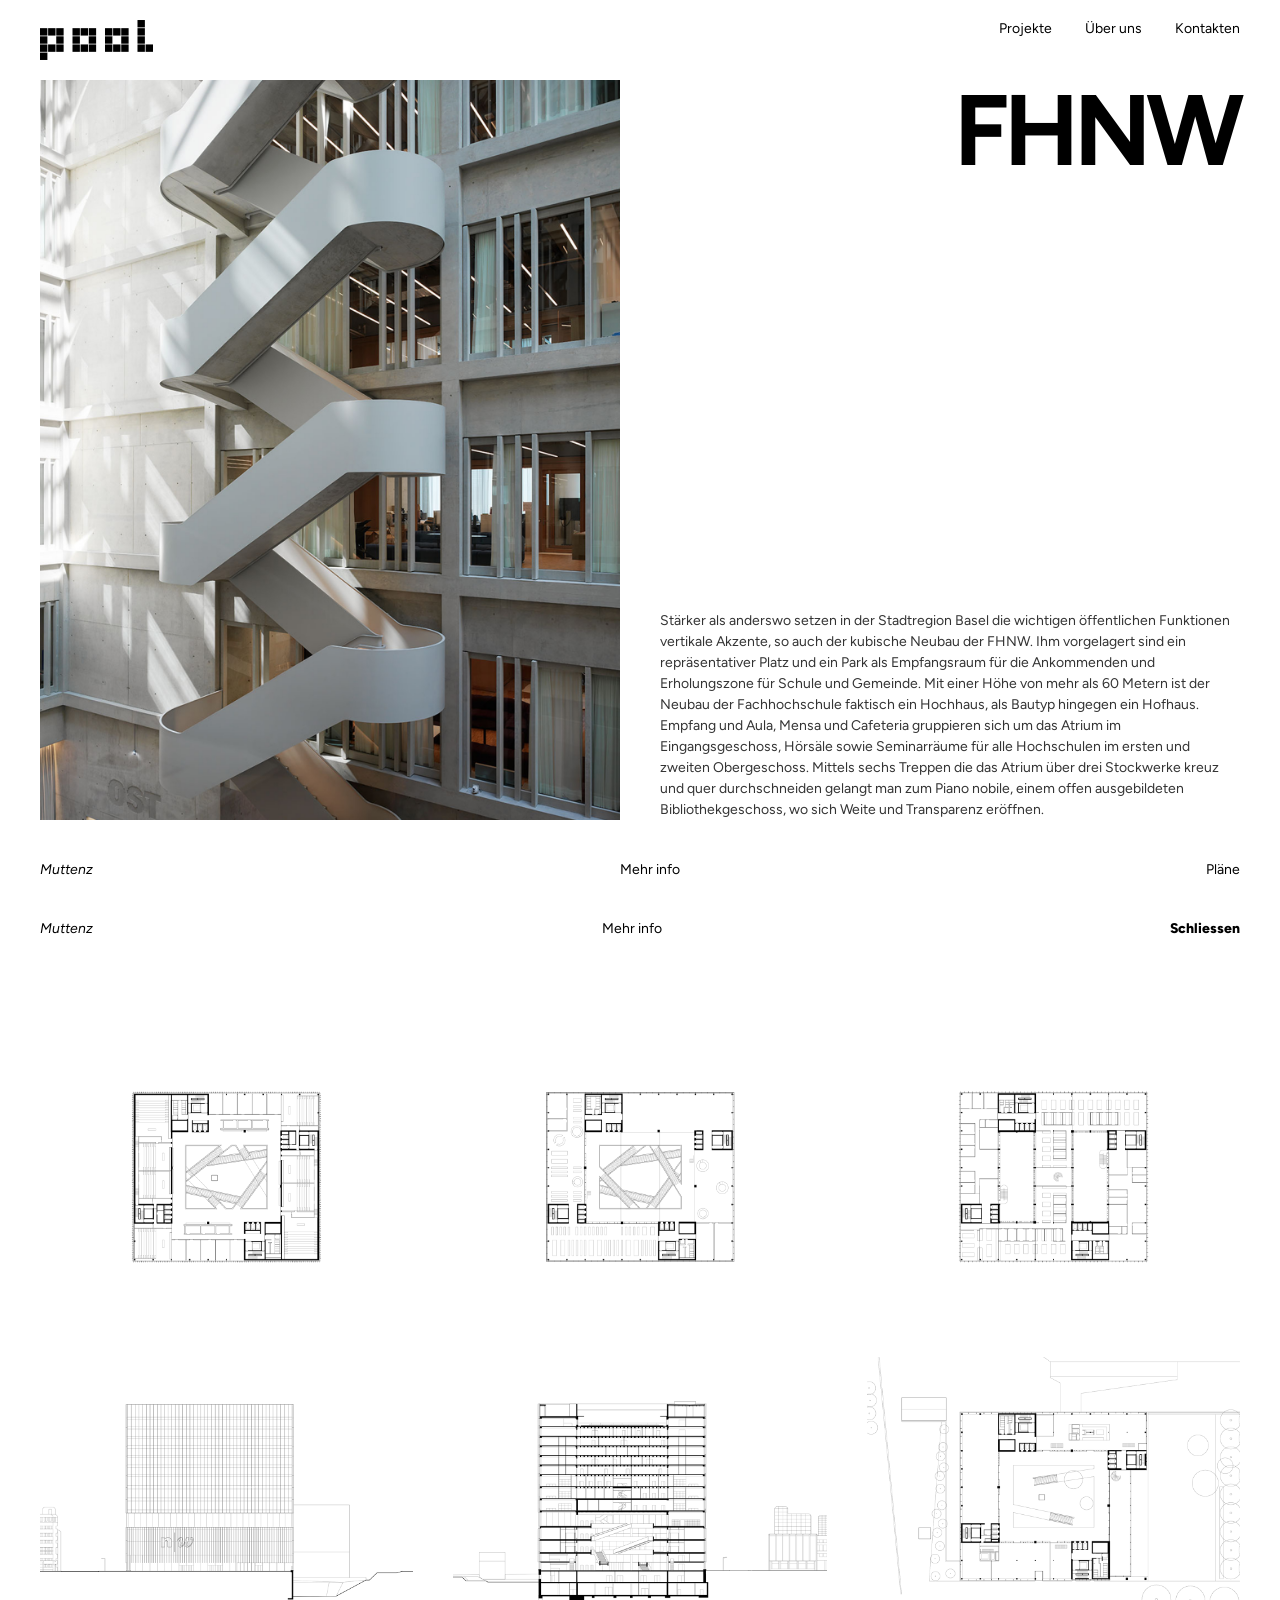
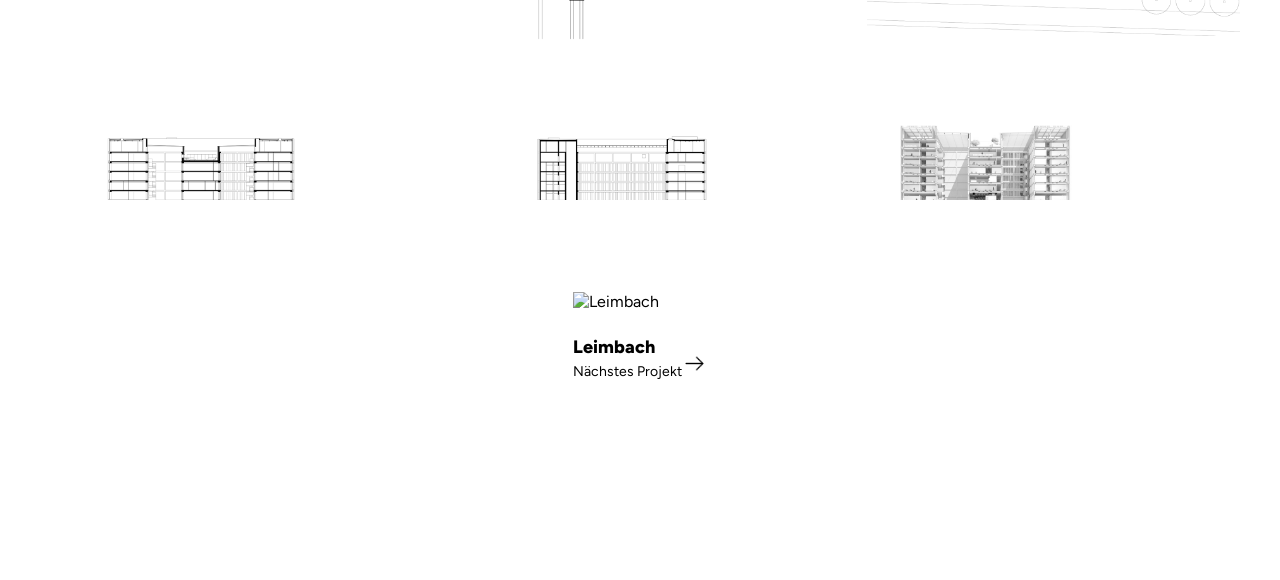
==== index.html @ d7ec3122 "logo" ====
<!DOCTYPE html>
<html lang="de">
<head>
    <meta charset="UTF-8">
    <meta name="viewport" content="width=device-width, initial-scale=1.0">
    <title>Pool - FHNW</title>
    <link rel="stylesheet" href="style.css">
</head>
<body>

   <header class="navbar header">
    <a href="index.html" class="logo">
        <img src="Bilder/pool-Purple.svg" alt="Pool Logo">
    </a>
    
    <nav class="nav-links">
        <a href="#">Projekte</a>
        <a href="#">Über uns</a>
        <a href="#">Kontakten</a>
    </nav>
</header>

    <main class="hero">
        <div class="hero-image">
            <img src="Bilder/0275_Lichthof_Treppe_AH_gross 1.jpg" alt="FHNW Building"> </div>
        <div class="hero-content">
            <h1>FHNW</h1>
            <div class="description">
                <p>Stärker als anderswo setzen in der Stadtregion Basel die wichtigen öffentlichen Funktionen vertikale Akzente, so auch der kubische Neubau der FHNW. Ihm vorgelagert sind ein repräsentativer Platz und ein Park als Empfangsraum für die Ankommenden und Erholungszone für Schule und Gemeinde.
Mit einer Höhe von mehr als 60 Metern ist der Neubau der Fachhochschule faktisch ein Hochhaus, als Bautyp hingegen ein Hofhaus. Empfang und Aula, Mensa und Cafeteria gruppieren sich um das Atrium im Eingangsgeschoss, Hörsäle sowie Seminarräume für alle Hochschulen im ersten und zweiten Obergeschoss. Mittels sechs Treppen die das Atrium über drei Stockwerke kreuz und quer durchschneiden gelangt man zum Piano nobile, einem offen ausgebildeten Bibliothekgeschoss, wo sich Weite und Transparenz eröffnen.</p>
                
        </div>
    </main>
    <section class="gallery">
    <div class="gallery-item large ">
        <img src="Bilder/0275_aussen_Rückseite_AH_gross 1.png" alt="Building Wide">
    </div>

    <div class="gallery-row">
        <div class="gallery-item_1">
            <img src="Bilder/0275_Lichthof_AH_gross 1.png" alt="Interior">
        </div>
        <div class="gallery-item_1">
            <img src="Bilder/0275_Aussenanlage_Moeblierung_MN_gross 1.png" alt="Top View">
        </div>
    </div>
    <div class="gallery-item large full-width ">
        <img src="Bilder/0275_aussen_zentral_MS_gross 2.png" alt="Building Wide">
    </div>
    <div class="gallery-row">
        <div class="gallery-item_2">
            <img src="Bilder/0275_Dachgarten_MS_gross 2.png" alt="Interior">
        </div>
        <div class="gallery-item_2">
            <img src="Bilder/0275_EG_Aula_MvdB_gross 1.png" alt="Top View">
        </div>
        </div>

        <div class="gallery-item large full-width ">
        <img src="Bilder/0275_aussen_Eingang_MvdB_gross 2.png" alt="Building Wide">
    </div>
    <div class="gallery-item large ">
        <img src="Bilder/0275_aussen_Park_AH_gross 1.png" alt="Building Wide">
    </div>
    <div class="gallery-item large full-width ">
        <img src="Bilder/0275_Fassade_Detail_AH_gross 2.png" alt="Building Wide">
    </div>
    <div class="gallery-row">
        <div class="gallery-item_1">
            <img src="Bilder/0275_Vorzimmer_MN_gross 1.png" alt="Interior">
        </div>
        <div class="gallery-item_1">
            <img src="Bilder/0275_Atrium_MvdB_gross 1.png" alt="Top View">
        </div>
    </div>
    </div>
    <div class="next-project-link">
        <div class="next-image">
    <img src="Bilder/Leimbach.png" alt="Leimbach">
</div>
    
    <div class="next-details">
    <div class="next-text">
        <h3>Leimbach</h3>
        <p>Nächstes Projekt</p>
    </div>

    <div class="next-arrow">
        <img src="Bilder/arrow.png">
    </div>
    </div>
</div>

   

<footer class="navbar footer">
    <div class="location-text">Muttenz</div>
    <span id="open-info">Mehr info</span>
    <span id="open-plans">Pläne</span>
</footer>
    

  <div id="info-overlay" class="info-overlay">
    <div class="overlay-nav">
        <div class="location-text">Muttenz</div>
        <span id="close-info" class="close-btn">Schliessen</span>
        <span id="switch-to-plans" class="nav-item">Pläne</span>
    </div>
    
    <div class="overlay-content">
        <div class="column">
            <h4>Projektinformation:</h4>
            <p>Stärker als anderswo setzen in der Stadtregion Basel die wichtigen öffentlichen Funktionen vertikale Akzente. Aus der Fernsicht zeigt sich dies in einer Stadtlandschaft, deren Pole die Bedeutung der Institutionen und das territoriale Bezugsnetz der Landmarks gleichermassen zum Ausdruck bringen. Der Neubau der FHNW gehört zu diesem Netz. In der Reihe der massigen Gewerbebauten am Muttenzer Gleisfeld bildet der kubische Baukörper einen dominanten Abschluss, ihm vorgelagert sind ein repräsentativer Platz und ein Park. Letzterer ist sowohl Empfangsraum für die Ankommenden als auch Erholungszone für Schule und Gemeinde.

Aus der Nahsicht erschliessen sich die Einzelheiten der gestapelten Nutzungen. Sockel, Eingangsgeschoss und Galerie, Unterrichtsgeschosse, Bibliothek, Labors, Hochschulgeschosse und Technikgeschoss zeichnen sich durch ihr Innenleben oder die Fassadendetaillierung diskret gegen aussen ab. Mit seinen über 60 Metern Höhe ist der Neubau der Fachhochschule faktisch – baurechtlich und technisch – ein Hochhaus, als Bautyp hingegen ein Hofhaus. Um das Atrium gruppieren sich im Erdgeschoss Empfang und Aula, die Mensa sowie eine Cafeteria, im ersten und zweiten Obergeschoss Hörsäle und Seminarräume für alle Hochschulen. Darüber liegt das Piano nobile als offen gehaltenes Bibliothekgeschoss, welches auch flexibel nutzbare Flächen für Seminare und studentisches Arbeiten anbietet. Als Beletage des Gebäudes, erschlossen durch sechs Treppen die das Atrium über drei Stockwerke kreuz und quer durchschneiden, überrascht es mit Weite und Transparenz.

Darüber spannt sich ein dem Brückenbau entlehnter Mittelreiter auf dessen Seiten über neun Geschosse zwei Lichthöfe in atemberaubende Höhen wachsen. Um diese organisieren sich die einzelnen Institute der fünf neu zusammengeführten Hochschulen. Das zwölfte Stockwerk bietet als Abschluss, nebst weiteren Seminarräumen, eine Lounge mit grandiosem Weitblick sowie einen versteckten Dachgarten, der nur zum Himmel offen ist und Bilder eines Giardino segreto oder eines persischen Gartens wachwerden lässt.</p>
            
        </div>
      <div class="column">
    <h4>Projektdaten:</h4>

<div class="data-item">
    <p class="label">Wettbewerb:</p>
    <p>2010-2011, 1. Preis </p>
</div>

    <div class="data-item">
        <p class="label">Planung:</p>
        <p>2011 – 2018</p>
    </div>

    <div class="data-item">
        <p class="label">Ausführung:</p>
        <p>2014 – 2018</p>
    </div>

    <div class="data-item">
        <p class="label">Baukosten BKP 1-9:</p>
        <p>300 Mio. CHF</p>
    </div>

    <div class="data-item">
        <p class="label">Gebäudevolumen GV SIA 416:</p>
        <p>355’000 m3</p>
    </div>

    <div class="data-item">
        <p class="label">Gebäudekosten BKP 2/m3: </p>
        <p>470.-/m3</p>
    </div>

    <div class="data-item">
        <p class="label">Geschossfläche GF SIA 416:  </p>
        <p>68‘000 m2</p>
    </div>

    <div class="data-item">
        <p class="label">Grundfläche Gebäude:  </p>
        <p>64.5 x 72 m</p>
    </div>

    <div class="data-item">
        <p class="label">Höhe ab Eingangsniveau: </p>
        <p>64.5 m</p>
    </div>

     <div class="data-item">
        <p class="label">Anzahl Studierende:  </p>
        <p>4000</p>
    </div>


     <div class="data-item">
        <p class="label">Anzahl Mitarbeiter:  </p>
        <p>800</p>
    </div>
    
    <div class="data-item">
        <p class="label">SIA-Phasen:  </p>
        <p>31, 32, 33, 41, 51, 52, 53</p>
    </div>
    
    <div class="data-item">
        <p class="label">Baukategorie: </p>
        <p>VI</p>
    </div>

    <div class="data-item">
        <p class="label">Funktion pool: </p>
        <p>Architekt / Gesamtleitung (mit Takt Baumangement AG)</p>
    </div>

    <div class="data-item">
        <p class="label">Planungsmodell:  </p>
        <p>Generalplaner-Modell</p>
    </div>
</div>
    <div class="column">
        <h4>Projektbeteiligte:</h4>

    <div class="data-item">
        <p class="label">Architekt:  </p>
        <p>pool Architekten, Zürich</p>
    </div>

    <div class="data-item">
        <p class="label">Mitarbeit:  </p>
        <p>Riet Bezzola, André Schmid (PL)
Marcia Ackermann, Christoph Bonke, Matthias Brücke, Stefan Bürgler, Susanna Farkas, Seline Grüter, Franziska Hefti, Samuel Martin, Johannes Zenk</p>
    </div>

    <div class="data-item">
        <p class="label">Landschaftsarchitekt: </p>
        <p>Studio Vulkan Landschaftsarchitekten, Zürich
Verantwortlich: Lukas Schweingruber </p>
    </div>

    <div class="data-item">
        <p class="label">Bauingenieure: </p>
        <p>Schnetzer Puskas Ingenieure AG, Basel/Zürich
Verantwortlich: Stefan Bänziger</p>
    </div>

    <div class="data-item">
        <p class="label">HLKS Ingenieur: </p>
        <p>Kalt + Halbeisen Ingenieurbüro AG, Zürich</p>
    </div>

    <div class="data-item">
        <p class="label">Verantwortlich: </p>
        <p>Haiko Mannschatz</p>
    </div>

     <div class="data-item">
        <p class="label">Elektroplanung / ZUKO: </p>
        <p>Pro Engineering AG, Basel </p>
    </div>

    <div class="data-item">
        <p class="label">Brandschutz:  </p>
        <p>Visiotec, Allschwil </p>
    </div>

    <div class="data-item">
        <p class="label">Signaletik:  </p>
        <p>Emanuel Tschumi Grafik Design, Zürich </p>
    </div>

     <div class="data-item">
        <p class="label">Lichtplanung:  </p>
        <p>Reflexion AG, Zürich</p>
    </div>

      <div class="data-item">
        <p class="label">Laborplanung:   </p>
        <p>Laborplaner Tonelli AG, Gelterkinden</p>
    </div>

    <div class="data-item">
        <p class="label">Fassadenplanung:   </p>
        <p>gkp Fassadentechnik AG, Aadorf</p>
    </div>

      <div class="data-item">
        <p class="label">Möblierung:   </p>
        <p>Inch Furniture, Basel</p>
    </div>

    <div class="data-item">
        <p class="label">Gastroplanung:  </p>
        <p>hpmisteli AG, Bern</p>
    </div>

     <div class="data-item">
        <p class="label">Bauphysik:  </p>
        <p>Kopitsis Bauphysik AG, Wohlen</p>
    </div>

    <div class="data-item">
        <p class="label">Akustik:  </p>
        <p>Applied Acoustics GmbH, Gelterkinden</p>
    </div>

    <div class="data-item">
        <p class="label">Akustik Atrium:  </p>
        <p>Neuhaus Akustische Architektur KLG, Füllinsdorf</p>
    </div>

     <div class="data-item">
        <p class="label">Kunst und Bau: </p>
        <p>Katja Schenker, Zürich</p>
    </div>

    <div class="data-item">
        <p class="label">Visualisierungen: </p>
        <p>maaars</p>
    </div>
    </div>
</div>
</div>

<div id="plans-overlay" class="info-overlay"> <div class="overlay-nav">
        <div class="location-text">Muttenz</div>
        <span id="switch-to-info" class="nav-item">Mehr info</span> <span id="close-plans" class="close-btn">Schliessen</span>
    </div>
    <div class="plans-grid">
        <div class="plan-item"><img src="Pläne/plan1.png" alt="Plan 1"></div>
        <div class="plan-item"><img src="Pläne/plan2.png" alt="Plan 2"></div>
        <div class="plan-item"><img src="Pläne/plan3.png" alt="Plan 3"></div>
        <div class="plan-item"><img src="Pläne/plan4.png" alt="Plan 4"></div>
        <div class="plan-item"><img src="Pläne/plan5.png" alt="Plan 5"></div>
        <div class="plan-item"><img src="Pläne/plan6.png" alt="Plan 6"></div>
        <div class="plan-item"><img src="Pläne/plan7.png" alt="Plan 7"></div>
        <div class="plan-item"><img src="Pläne/plan8.png" alt="Plan 8"></div>
        <div class="plan-item"><img src="Pläne/plan9.jpg" alt="Plan 9"></div>
    </div>
</div>

   
<script src="script.js"></script>
</body>
</html>
---- style.css ----
@import url('https://fonts.googleapis.com/css2?family=Figtree:wght@400;700;800&display=swap');
/* Общие настройки */
* {
    margin: 0;
    padding: 0;
    box-sizing: border-box;
}

body {
    font-family: 'Figtree', Arial, sans-serif;
    background-color: #fff;
    color: #000;
}
.logo {
    display: flex;
    align-items: center;
    height: 100%; /* Чтобы логотип был по центру хедера */
    text-decoration: none;
}

.logo img {
    height: 40px;    /* Установи нужную высоту логотипа */
    width: auto;      /* Ширина подстроится автоматически, чтобы не искажать пропорции */
    display: block;
    object-fit: contain;
}

/* Навигация (Общее для хедера и футера) */
.navbar {
    position: fixed;
    left: 0;
    right: 0;
    width: 100%;
    display: flex;
    justify-content: space-between;
    padding: 20px 40px;
    font-size: 14px;
    z-index: 100;
    background-color: rgba(255, 255, 255, 0.9);
    box-sizing: border-box; 
}

.location-text {
    font-style: italic; /* Тот самый курсив */
    cursor: default;    /* Мышка не превращается в палец */
    user-select: none;  /* Текст нельзя случайно выделить (по желанию) */
}

/* Выбираем ссылки в хедере и элементы в футере */
.nav-links a, 
.footer span {
    text-decoration: none;
    color: #000;
    position: relative; /* Обязательно: это «якорь» для нашей линии */
    padding-bottom: 2px; /* Небольшой отступ для линии */
    cursor: pointer;
    transition: color 0.3s ease;
    cursor: pointer;
    position: relative; /* Плавная смена цвета, если захочешь */
}

/* Создаем саму линию (пока невидимую) */
.nav-links a::after, 
.footer span::after {
    content: '';
    position: absolute;
    left: 0;
    bottom: 0;
    width: 0;             /* Линия начинается с нулевой ширины */
    height: 1px;          /* Тоненькая линия, как ты и просила */
    background-color: #000;
    transition: width 0.3s ease; /* Плавность анимации (0.3 секунды) */
}

/* Анимация ПРИ наведении (hover) */
.nav-links a:hover::after, 
.footer span:hover::after {
    width: 100%;          /* Линия растягивается на всю ширину текста */
}

.header { top: 0; }
.footer { bottom: 0; }

.logo {
    font-family: 'Figtree', sans-serif;
    font-weight: 800;          /* Жирный шрифт, как в заголовке */
    font-size: 22px;           /* Подбери размер на глаз */
    text-transform: lowercase; /* Все буквы маленькие, как на скрине */
    letter-spacing: -1px;      /* Немного сдвинем буквы для плотности */
    cursor: pointer;           /* Чтобы при наведении курсор становился пальчиком */
}

.nav-links a {
    text-decoration: none;
    color: #000;
    margin-left: 30px;
}
/* Контейнер всего блока "Next Project" */
.next-project-link {
    /* Ограничиваем ширину, чтобы он был компактным как на скрине */
    max-width: 800px; 
    margin: 100px auto; /* auto центрирует блок по горизонтали */
    padding: 0 20px;
}

.next-project-link a {
    text-decoration: none;
    color: #000;
}

/* Контейнер для фото */
.next-image {
    width: 100%;
    margin-bottom: 25px;
}

.next-image img {
    width: 100%; /* Фото займет все 900px ширины */
    height: auto;
    display: block;
    object-fit: cover;
}

/* Текст и стрелка */
.next-details {
    display: flex;
    justify-content: space-between; /* Разносит текст и стрелку по краям 900-пиксельного блока */
    align-items: flex-end;
}

.next-text h3 {
    font-weight: 800;
    font-size: 18px;
    margin-bottom: 5px;
}

.next-text p {
    font-size: 14px;
}

.next-arrow img {
    width: 25px; /* Размер стрелочки */
    height: auto;
}




/* Основная сетка (Hero Section) */
.hero {
    display: grid;
    grid-template-columns: 1fr 1fr; /* Две колонки равной ширины */
    height: 100vh;
    padding: 80px 40px; /* Отступы, чтобы текст не залезал под хедер */
    gap: 40px;
}

/* Левая часть: Картинка */
.hero-image {
    height: 100%;
    overflow: hidden;
}

.hero-image img {
    width: 100%;
    height: 100%;
    object-fit: cover; /* Чтобы картинка заполняла блок */
}

/* Правая часть: Текст */
.hero-content {
    display: flex;
    flex-direction: column;
    justify-content: space-between; /* Это растолкает заголовок вверх, а текст вниз */
    
    padding-top: 10px;
    padding-bottom: 0; /* ИЗМЕНИ ЭТО: было 60px, ставим 0 */
    
    height: 100%; /* Убеждаемся, что блок растянут на всю высоту */
}

.description {
    max-width: 550px;
    font-size: 14px;
    line-height: 1.4;
    color: #333;
    align-self: flex-start; 

    margin-bottom: 0; /* Убедись, что здесь стоит 0 */
}

/* На всякий случай сбросим отступ у последнего абзаца */
.description p:last-child {
    margin-bottom: 0;
}
h1 {
    font-size: clamp(80px, 15vw, 220px);
    font-weight: 800;
    line-height: 0.8;
    margin: 0;
    letter-spacing: -5px;

    /* ПРИЖИМАЕМ ЗАГОЛОВОК ВПРАВО */
    align-self: flex-end; 
}

.description {
    max-width: 550px;
    font-size: 14px;
    line-height: 1.4;
    color: #333;

    /* ПРИЖИМАЕМ ТЕКСТ ВЛЕВО (ближе к картинке) */
    align-self: flex-start; 
    
    /* Добавим небольшой отступ от самой картинки, если нужно */
    margin-left: 0px; 
}

h1 {
    font-size: 100px; /* Очень крупный заголовок */
    font-weight: bold;
    margin-bottom: 40px;
}

.description {
    font-size: 14px;
    line-height: 1.5;
    max-width: 820px; /* Ограничиваем ширину текста как в макете */
}

.description p {
    margin-bottom: 0px;
}
/* Разрешаем странице скроллиться */
body {
    overflow-x: hidden;
    overflow-y: auto;
}

/* Секция галереи */
.gallery {
    padding: 100px 40px; /* Отступы сверху и снизу, чтобы не перекрывалось меню */
    background-color: #fff;
    display: flex;
    flex-direction: column;
    gap: 80px; /* Расстояние между блоками картинок */
}

/* Блок с одной крупной картинкой */
.gallery-item.large  {
    display: flex;
    justify-content: center; /* Центрируем вертикальное фото */
}

.gallery-item.large  img {
    width: 60%; /* Делаем её чуть уже, как на твоем дизайне */
    height: auto;
    object-fit: cover;
}
/* Создаем НОВОЕ правило только для тех, у кого есть класс full-width */
.gallery-item.large.full-width img {
    width: 100%; /* Растягиваем до краев белого поля (40px от края экрана) */
}

/* Ряд с двумя картинками (используем Grid) */
.gallery-row {
    display: grid;
    grid-template-columns: 1fr 1fr; /* Две равные колонки */
    gap: 40px; /* Расстояние между двумя фото */
}

.gallery-item_1 img {
    width: 100%;
    height: 100%;
    object-fit: cover;
    display: block;
}
.gallery-item_2 img {
    width: 100%;
    height: 80%;
    object-fit: cover;
    display: block;
}

/* Начальное состояние панели — спрятана внизу */
.info-overlay {
    position: fixed;
    top: 0;
    left: 0;
    width: 100%;
    height: 100%;
    background-color: #fff;
    z-index: 200; /* Выше всего на сайте */
    transform: translateY(100%); /* Полностью уходит вниз за экран */
    transition: transform 0.6s cubic-bezier(0.19, 1, 0.22, 1); /* Очень плавный ход */
    padding: 20px 40px;
    overflow-y: auto; /* Если текста много — можно скроллить */
}

/* Состояние, когда панель открыта (добавим через JS) */
.info-overlay.active {
    transform: translateY(0); /* Возвращается в поле зрения */
}

/* Навигация внутри панели */
.overlay-nav {
    display: flex;
    justify-content: space-between;
    padding-bottom: 60px;
    font-size: 14px;
}

.close-btn {
    cursor: pointer;
    font-weight: 800;
}

/* Сетка контента в 3 колонки */
.overlay-content {
    display: grid;
    grid-template-columns: 1fr 1fr 1fr;
    gap: 60px;
    align-items: start;
}

.column h4 {
    margin-bottom: 20px;
    font-weight: 800;
    font-size: 20px;
}

/* 1. Убираем или уменьшаем отступ у всех абзацев внутри колонки */
.column p {
    font-size: 14px;
    line-height: 1.6;
    margin-bottom: 0; /* Убираем нижний отступ, чтобы текст слипся */
}

/* 2. Настраиваем отступ МЕЖДУ категориями (группами) */
.data-item {
    margin-bottom: 12px; /* Регулируй этот параметр для отступа между блоками */
}

/* 3. Делаем микро-отступ внутри группы, чтобы текст не слипался совсем вплотную */
.data-item .label {
    font-weight: 800; /* Делаем заголовок жирным как на макете */
    margin-bottom: 2px; /* Совсем крошечный отступ между заголовком и датой */
}

/* Сетка для планов */
.plans-grid {
    display: grid;
    grid-template-columns: repeat(3, 1fr); /* 3 колонки */
    gap: 40px;
    padding-top: 40px;
}

.plan-item img {
    width: 100%;
    height: auto;
    display: block;
    filter: grayscale(100%); /* Если хочешь сделать их ч/б как на скрине */
    transition: filter 0.3s ease;
}

.plan-item img:hover {
    filter: grayscale(0%); /* Цвет при наведении */
}

/* Стили для ссылок-переключателей внутри оверлеев */
.nav-item {
    cursor: pointer;
    position: relative;
}
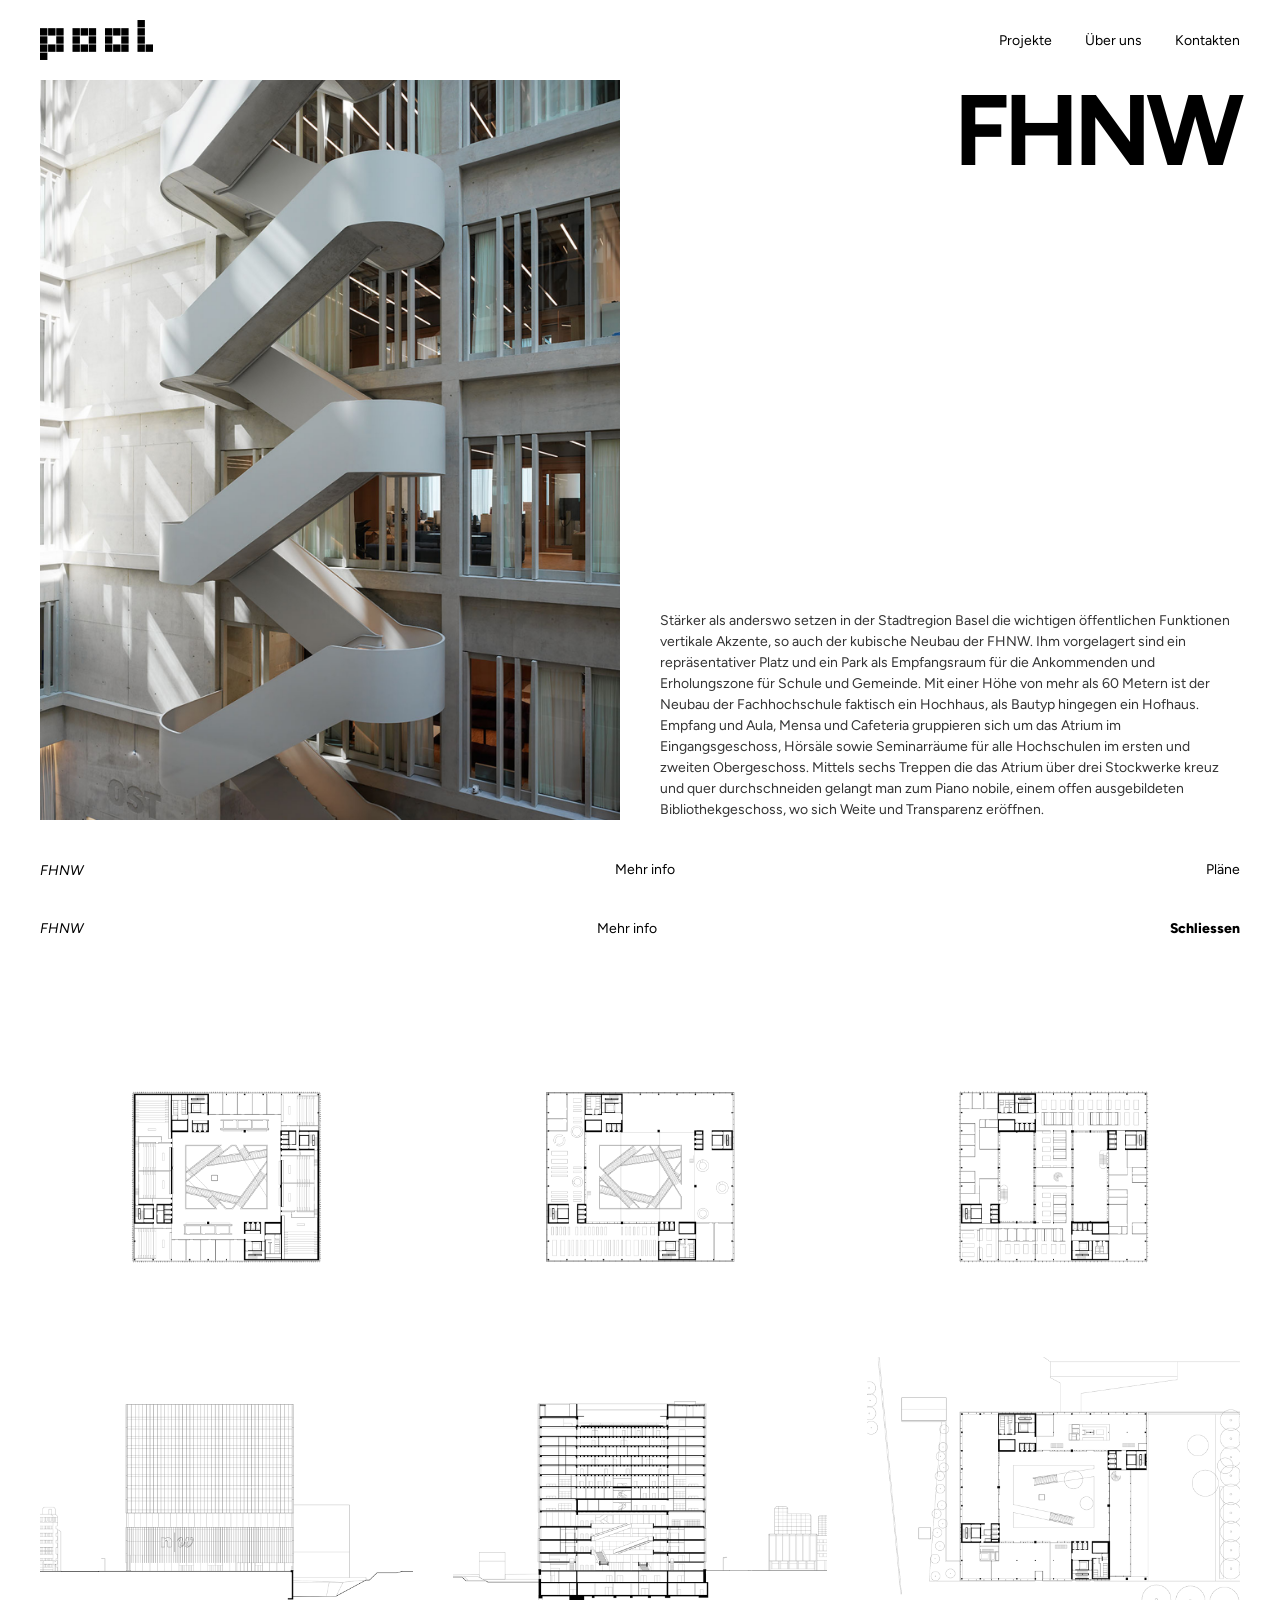
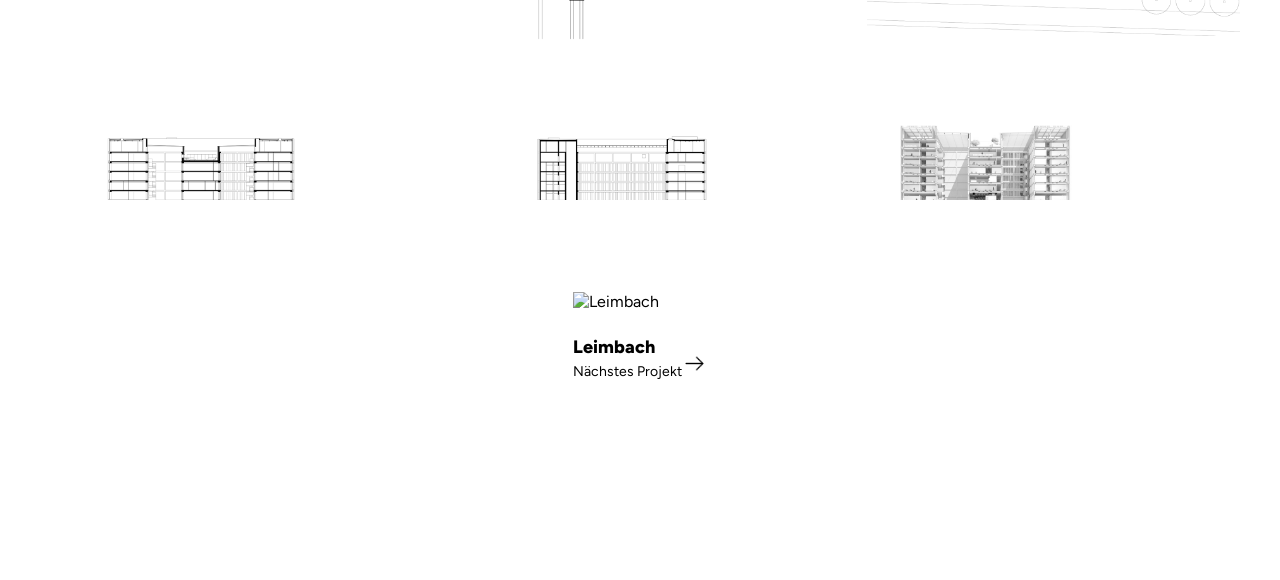
==== commit 9810a5eb: "desktop" ====
--- a/index.html
+++ b/index.html
@@ -94,7 +94,7 @@
    
 
 <footer class="navbar footer">
-    <div class="location-text">Muttenz</div>
+    <div class="location-text">FHNW</div>
     <span id="open-info">Mehr info</span>
     <span id="open-plans">Pläne</span>
 </footer>
@@ -102,7 +102,7 @@
 
   <div id="info-overlay" class="info-overlay">
     <div class="overlay-nav">
-        <div class="location-text">Muttenz</div>
+        <div class="location-text">FHNW</div>
         <span id="close-info" class="close-btn">Schliessen</span>
         <span id="switch-to-plans" class="nav-item">Pläne</span>
     </div>
@@ -301,7 +301,7 @@
 </div>
 
 <div id="plans-overlay" class="info-overlay"> <div class="overlay-nav">
-        <div class="location-text">Muttenz</div>
+        <div class="location-text">FHNW</div>
         <span id="switch-to-info" class="nav-item">Mehr info</span> <span id="close-plans" class="close-btn">Schliessen</span>
     </div>
     <div class="plans-grid">
--- a/style.css
+++ b/style.css
@@ -32,6 +32,7 @@
     right: 0;
     width: 100%;
     display: flex;
+    align-items: center;
     justify-content: space-between;
     padding: 20px 40px;
     font-size: 14px;
@@ -374,3 +375,8 @@
     position: relative;
 }
 
+
+
+
+
+
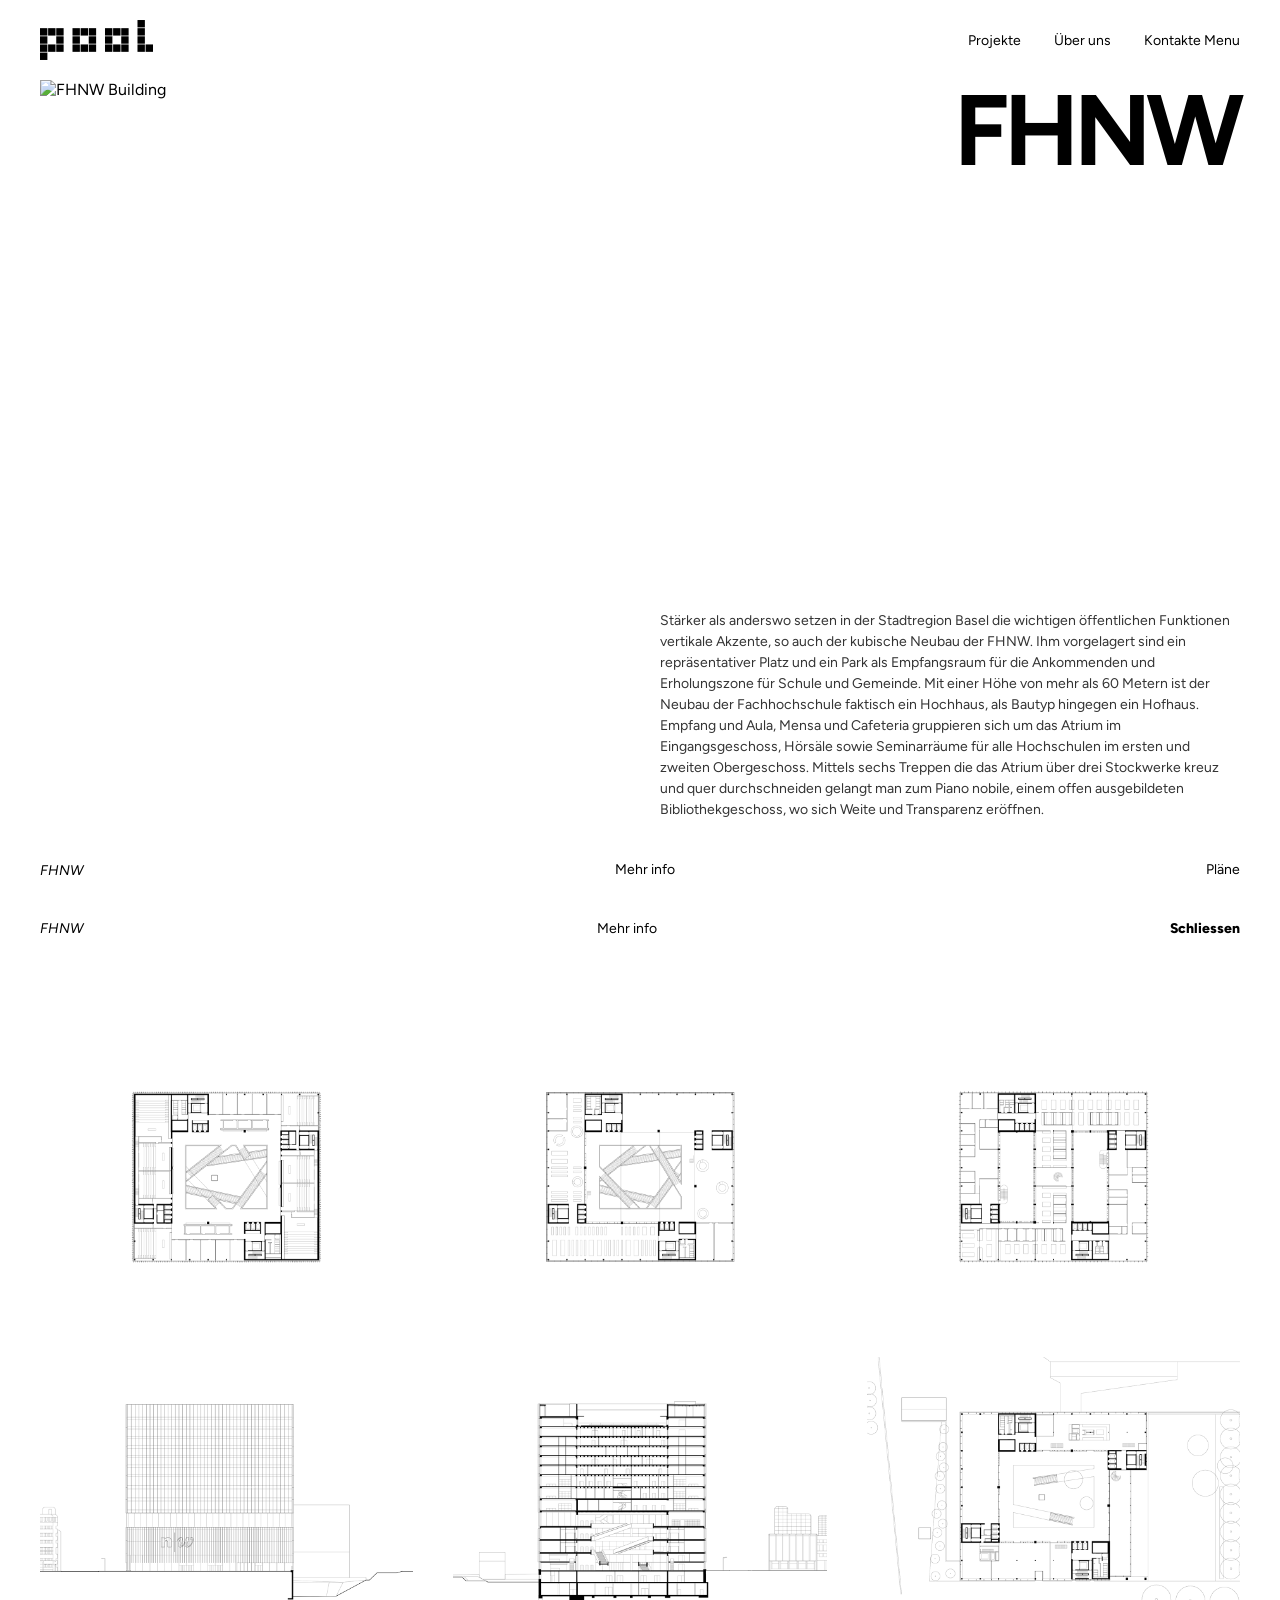
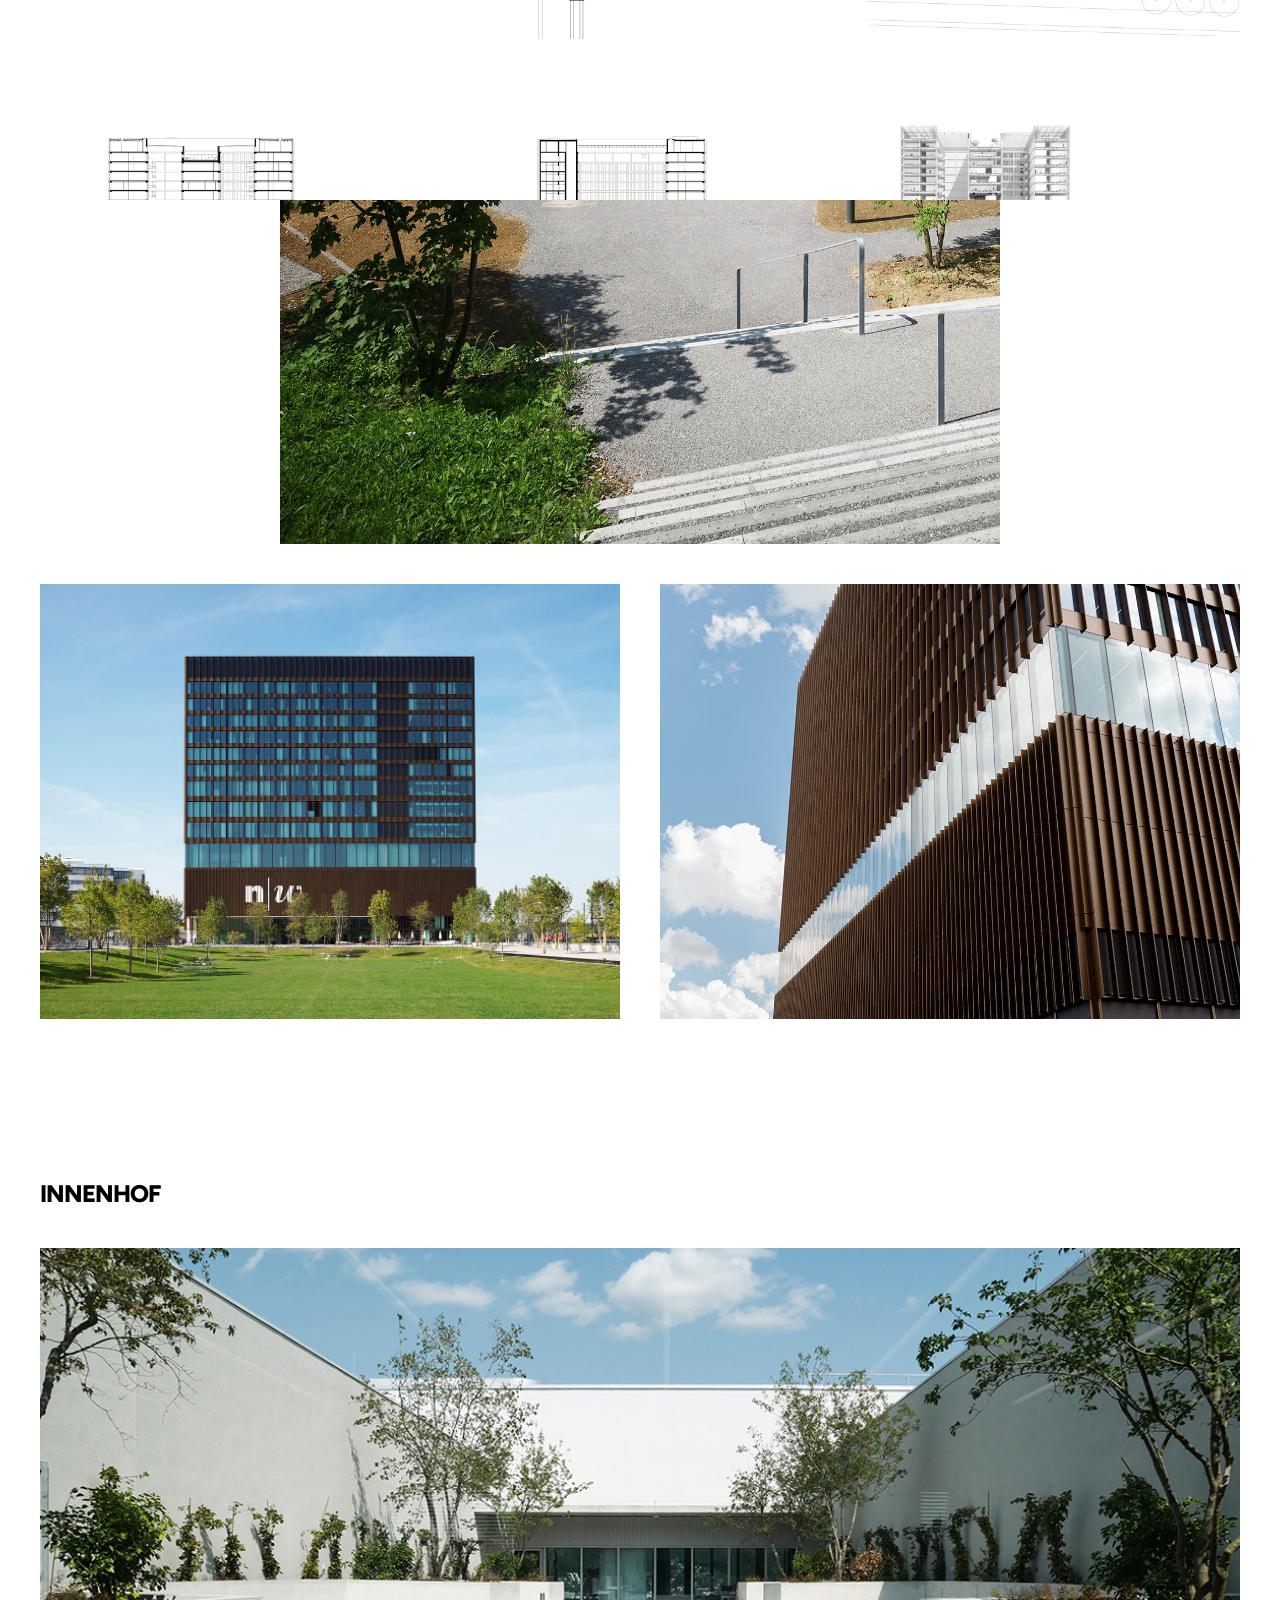
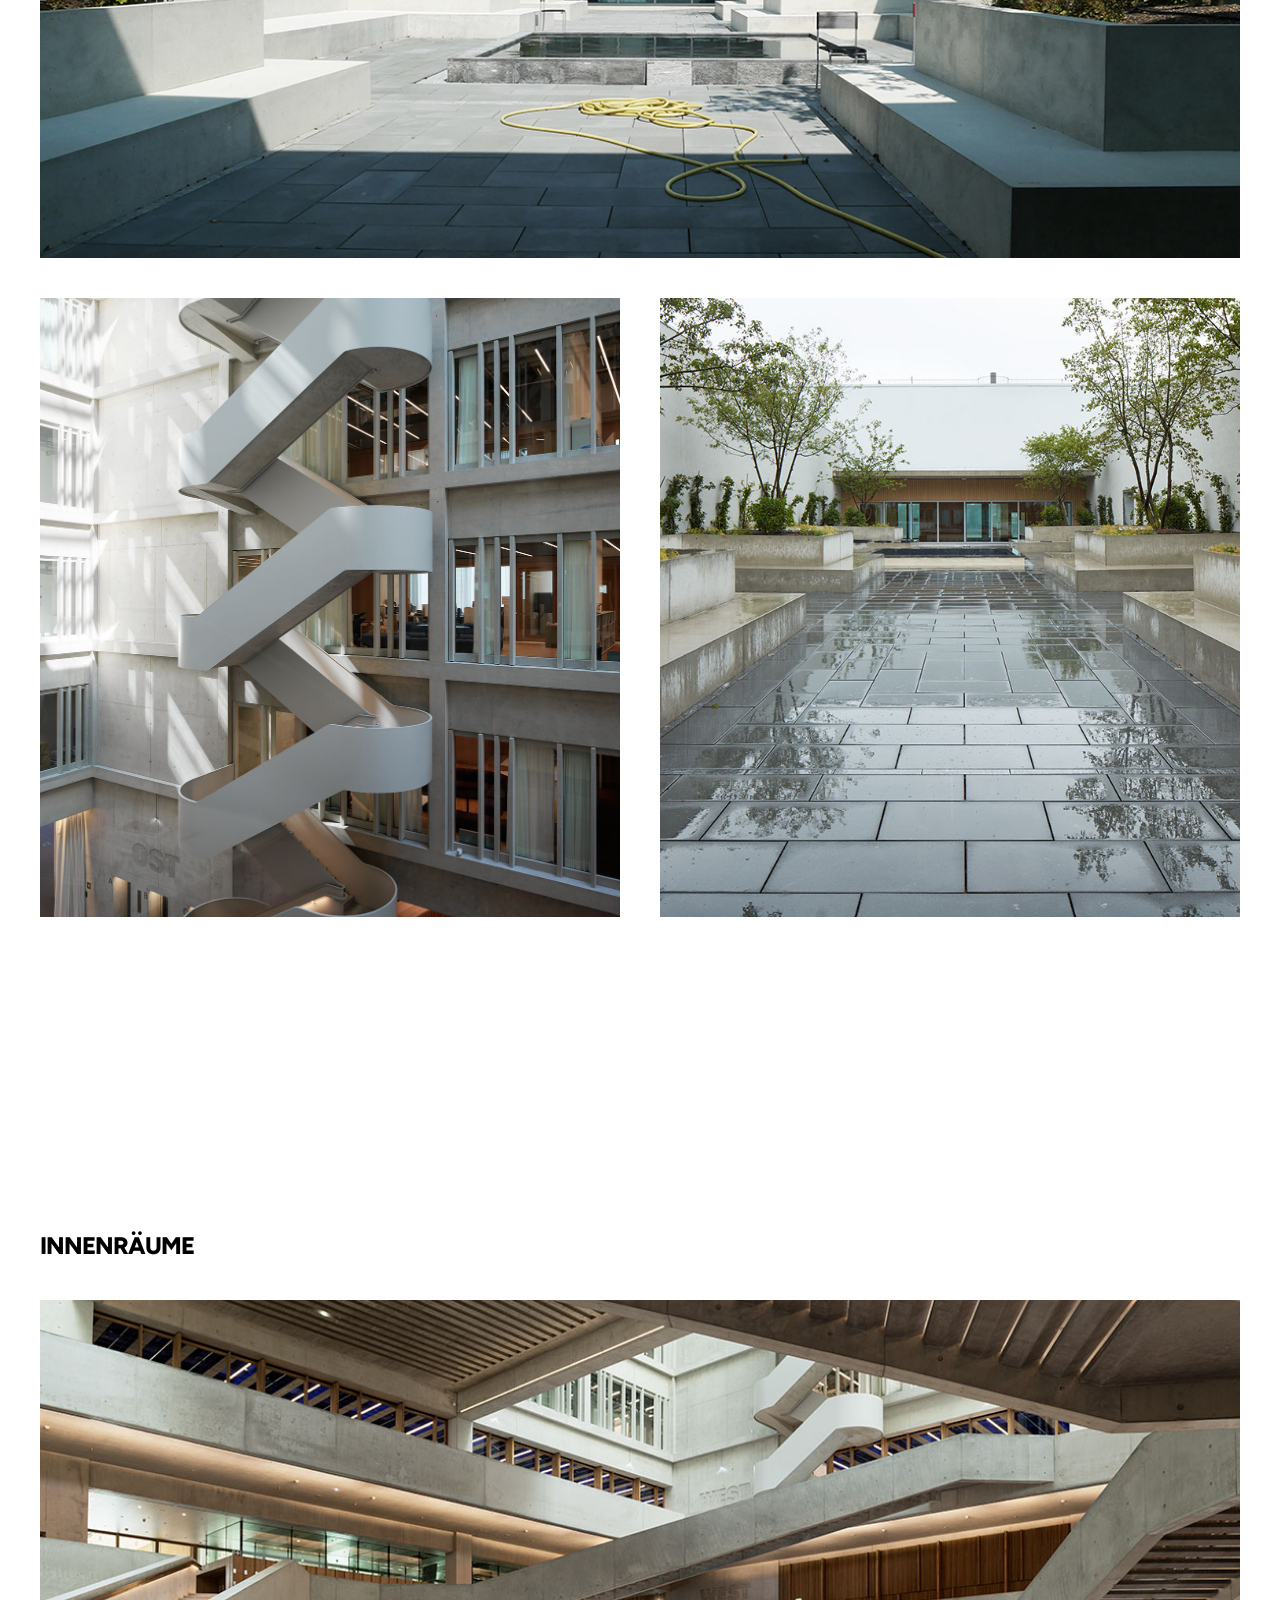
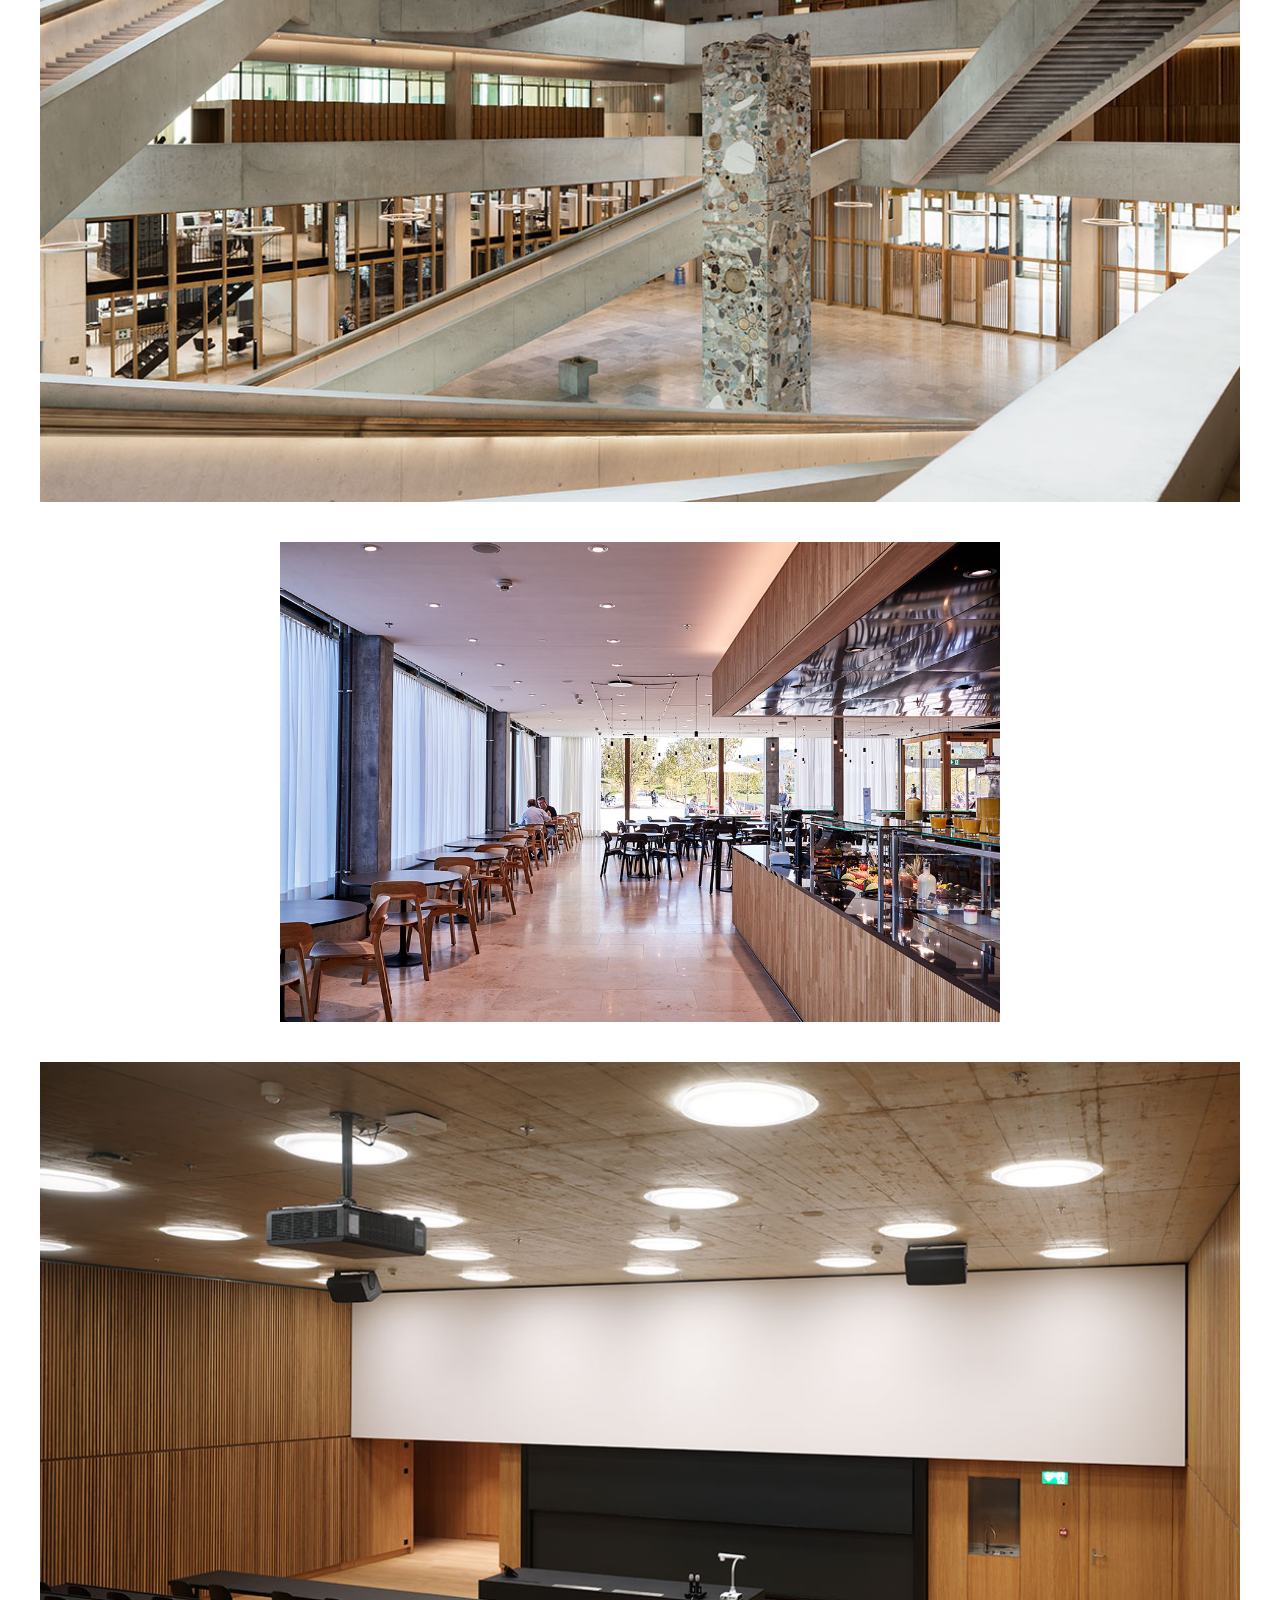
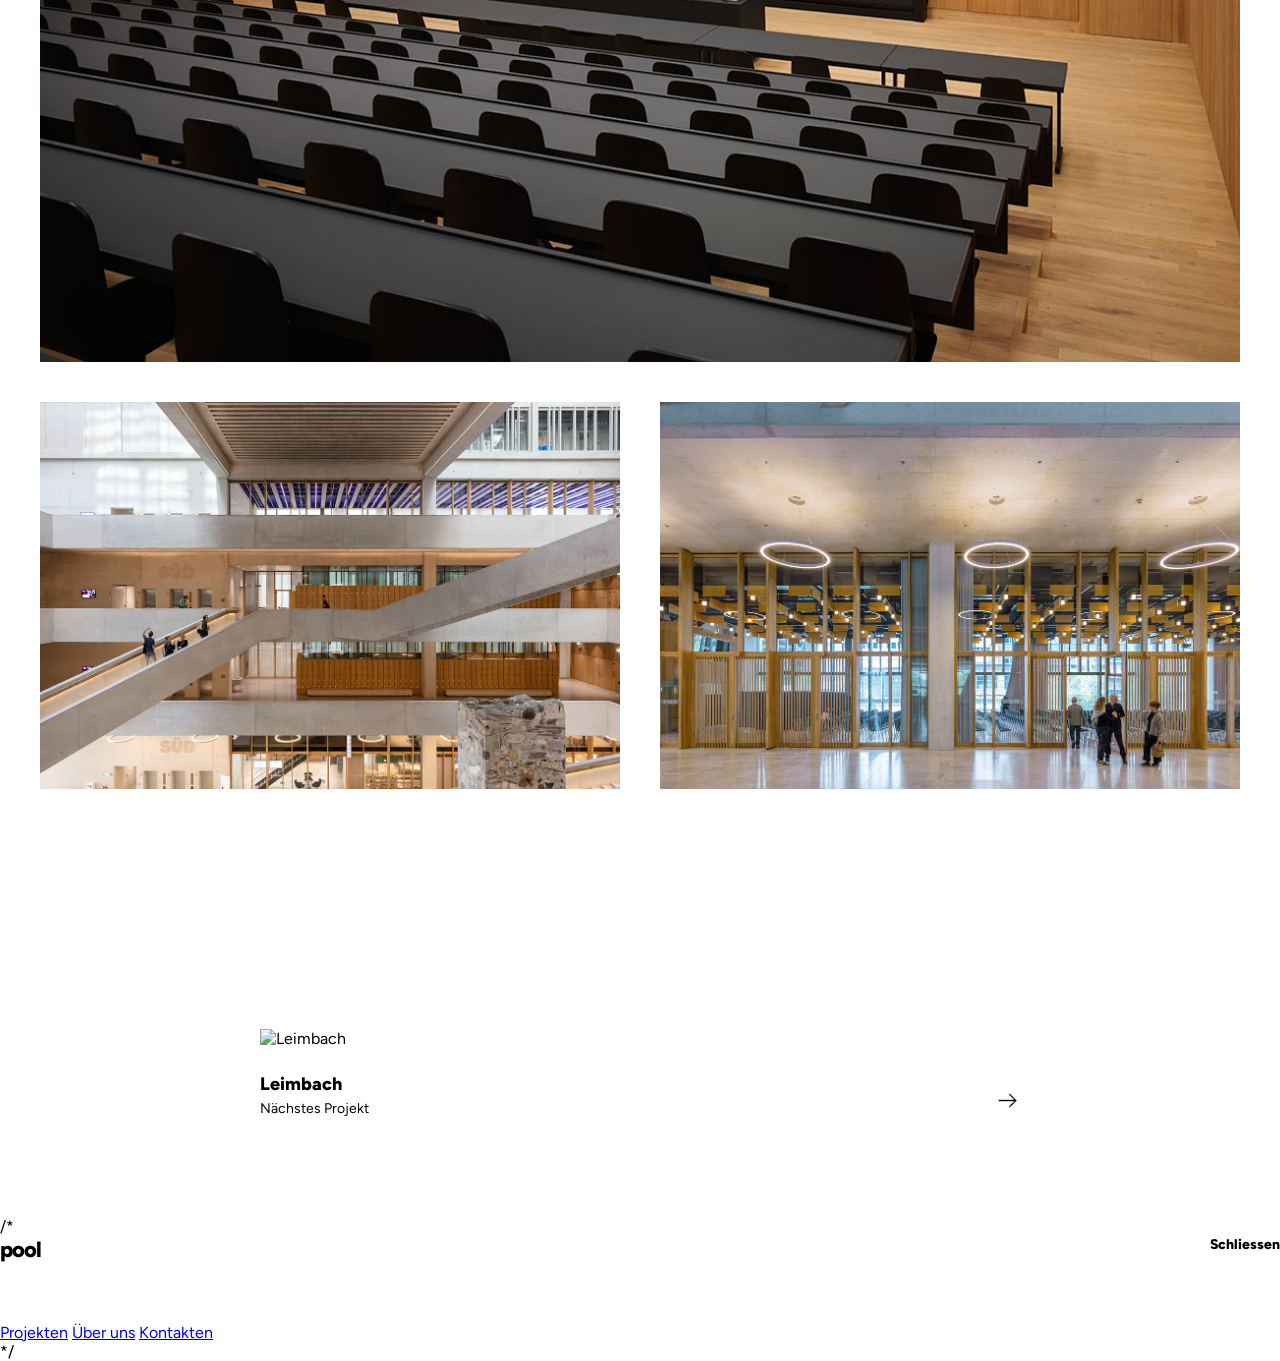
==== commit 35d1f4c6: "homepage bilder" ====
--- a/index.html
+++ b/index.html
@@ -16,13 +16,14 @@
     <nav class="nav-links">
         <a href="#">Projekte</a>
         <a href="#">Über uns</a>
-        <a href="#">Kontakten</a>
+        <a href="#">Kontakte</a>
+        <span id="open-main-menu" class="mobile-menu-btn">Menu</span>
     </nav>
 </header>
 
     <main class="hero">
         <div class="hero-image">
-            <img src="Bilder/0275_Lichthof_Treppe_AH_gross 1.jpg" alt="FHNW Building"> </div>
+            <img src="Bilder/0275_aussen_zentral_MS_gross 2.png" alt="FHNW Building"> </div>
         <div class="hero-content">
             <h1>FHNW</h1>
             <div class="description">
@@ -32,52 +33,64 @@
         </div>
     </main>
     <section class="gallery">
-    <div class="gallery-item large ">
-        <img src="Bilder/0275_aussen_Rückseite_AH_gross 1.png" alt="Building Wide">
-    </div>
-
-    <div class="gallery-row">
-        <div class="gallery-item_1">
-            <img src="Bilder/0275_Lichthof_AH_gross 1.png" alt="Interior">
-        </div>
-        <div class="gallery-item_1">
-            <img src="Bilder/0275_Aussenanlage_Moeblierung_MN_gross 1.png" alt="Top View">
-        </div>
-    </div>
-    <div class="gallery-item large full-width ">
-        <img src="Bilder/0275_aussen_zentral_MS_gross 2.png" alt="Building Wide">
-    </div>
-    <div class="gallery-row">
-        <div class="gallery-item_2">
-            <img src="Bilder/0275_Dachgarten_MS_gross 2.png" alt="Interior">
-        </div>
-        <div class="gallery-item_2">
-            <img src="Bilder/0275_EG_Aula_MvdB_gross 1.png" alt="Top View">
-        </div>
-        </div>
-
-        <div class="gallery-item large full-width ">
-        <img src="Bilder/0275_aussen_Eingang_MvdB_gross 2.png" alt="Building Wide">
-    </div>
-    <div class="gallery-item large ">
-        <img src="Bilder/0275_aussen_Park_AH_gross 1.png" alt="Building Wide">
-    </div>
-    <div class="gallery-item large full-width ">
-        <img src="Bilder/0275_Fassade_Detail_AH_gross 2.png" alt="Building Wide">
-    </div>
-    <div class="gallery-row">
-        <div class="gallery-item_1">
-            <img src="Bilder/0275_Vorzimmer_MN_gross 1.png" alt="Interior">
-        </div>
-        <div class="gallery-item_1">
-            <img src="Bilder/0275_Atrium_MvdB_gross 1.png" alt="Top View">
-        </div>
-    </div>
-    </div>
+        <h2 class="category-title">Aussen</h2>
+
+        <div class="gallery-item large">
+            <img src="Bilder/Aussen_1.jpg" alt="Building Wide">
+        </div>
+
+        <div class="gallery-row">
+            <div class="gallery-item_1">
+                <img src="Bilder/Aussen_2.jpg" alt="Interior">
+            </div>
+            <div class="gallery-item_1">
+                <img src="Bilder/Aussen_3.jpg" alt="Top View">
+            </div>
+        </div>
+
+        <h2 class="category-title">Innenhof</h2>
+
+        <div class="gallery-item large full-width">
+            <img src="Bilder/Innerhof_1.jpg" alt="Building Wide">
+        </div>
+
+        <div class="gallery-row">
+            <div class="gallery-item_2">
+                <img src="Bilder/Innerhof_2.jpg" alt="Interior">
+            </div>
+            <div class="gallery-item_2">
+                <img src="Bilder/Innerhof_3.jpg" alt="Top View">
+            </div>
+        </div>
+
+        <h2 class="category-title">Innenräume</h2>
+
+        <div class="gallery-item large full-width">
+            <img src="Bilder/Innerräume_1.jpg" alt="Building Wide">
+        </div>
+
+        <div class="gallery-item large">
+            <img src="Bilder/Innerräume_2.jpg" alt="Building Wide">
+        </div>
+
+        <div class="gallery-item large full-width">
+            <img src="Bilder/Innerräume_3.jpg" alt="Building Wide">
+        </div>
+
+        <div class="gallery-row">
+            <div class="gallery-item_1">
+                <img src="Bilder/Innerräume_4.jpg" alt="Interior">
+            </div>
+            <div class="gallery-item_1">
+                <img src="Bilder/Innerräume_5.jpg" alt="Top View">
+            </div>
+        </div>
+    </section>
     <div class="next-project-link">
         <div class="next-image">
     <img src="Bilder/Leimbach.png" alt="Leimbach">
 </div>
+
     
     <div class="next-details">
     <div class="next-text">
@@ -90,7 +103,6 @@
     </div>
     </div>
 </div>
-
    
 
 <footer class="navbar footer">
@@ -317,7 +329,17 @@
     </div>
 </div>
 
-   
+  /*<div id="main-menu-overlay" class="main-menu-overlay">
+    <div class="overlay-nav white-text">
+        <span class="logo">pool</span>
+        <span id="close-main-menu" class="close-btn">Schliessen</span>
+    </div>
+    <div class="main-menu-links">
+        <a href="#">Projekten</a>
+        <a href="#">Über uns</a>
+        <a href="#">Kontakten</a>
+    </div>
+</div>*/
 <script src="script.js"></script>
 </body>
 </html>
--- a/style.css
+++ b/style.css
@@ -40,6 +40,7 @@
     background-color: rgba(255, 255, 255, 0.9);
     box-sizing: border-box; 
 }
+
 
 .location-text {
     font-style: italic; /* Тот самый курсив */
@@ -239,25 +240,37 @@
     overflow-y: auto;
 }
 
+.category-title {
+    grid-column: 1 / -1; 
+    /*text-align: center;/* Заголовок занимает всю ширину сетки */
+    font-size: 24px;
+    font-weight: 800;
+    text-transform: uppercase; /* Делаем капсом для строгости */
+    margin-top: 120px;    /* Отступ сверху от предыдущего блока */
+    margin-bottom: 40px; /* Отступ снизу до картинок */
+    letter-spacing: -1px;
+}
 /* Секция галереи */
 .gallery {
     padding: 100px 40px; /* Отступы сверху и снизу, чтобы не перекрывалось меню */
     background-color: #fff;
     display: flex;
     flex-direction: column;
-    gap: 80px; /* Расстояние между блоками картинок */
+    gap: 0px; /* Расстояние между блоками картинок */
 }
 
 /* Блок с одной крупной картинкой */
 .gallery-item.large  {
     display: flex;
-    justify-content: center; /* Центрируем вертикальное фото */
+    justify-content: center; 
+    margin-bottom: 0px;/* Центрируем вертикальное фото */
 }
 
 .gallery-item.large  img {
     width: 60%; /* Делаем её чуть уже, как на твоем дизайне */
     height: auto;
     object-fit: cover;
+    margin-bottom: 40px;
 }
 /* Создаем НОВОЕ правило только для тех, у кого есть класс full-width */
 .gallery-item.large.full-width img {
@@ -269,6 +282,7 @@
     display: grid;
     grid-template-columns: 1fr 1fr; /* Две равные колонки */
     gap: 40px; /* Расстояние между двумя фото */
+    margin-bottom: 40px;
 }
 
 .gallery-item_1 img {
@@ -276,12 +290,14 @@
     height: 100%;
     object-fit: cover;
     display: block;
+    
 }
 .gallery-item_2 img {
     width: 100%;
     height: 80%;
     object-fit: cover;
     display: block;
+    
 }
 
 /* Начальное состояние панели — спрятана внизу */
@@ -375,8 +391,54 @@
     position: relative;
 }
 
-
-
-
-
-
+@media (max-width: 768px) {
+    /* --- ХЕДЕР --- */
+    .nav-links a { display: none; } /* Прячем обычные ссылки */
+    .mobile-menu-btn { display: block; cursor: pointer; }
+
+    /* --- ГЛАВНОЕ МЕНЮ (Черное) --- */
+    .main-menu-overlay {
+        position: fixed; top: 0; left: 0; width: 100%; height: 100%;
+        background: #000; color: #fff; z-index: 300;
+        display: flex; flex-direction: column;
+        transform: translateY(-100%); /* Выезжает сверху */
+        transition: transform 0.5s ease;
+    }
+    .main-menu-overlay.active { transform: translateY(0); }
+    .main-menu-links {
+        display: flex; flex-direction: column;
+        padding: 100px 40px; gap: 40px;
+    }
+    .main-menu-links a {
+        color: #fff; font-size: 48px; font-weight: 700; text-decoration: none;
+    }
+
+    /* --- INFO OVERLAY (Черный на мобилке по дизайну) --- */
+    #info-overlay {
+        background-color: #000;
+        color: #fff;
+    }
+    #info-overlay .overlay-nav { color: #fff; }
+    #info-overlay .close-btn { color: #fff; text-align: center; flex: 1; }
+    #info-overlay .overlay-content { grid-template-columns: 1fr; }
+
+    /* --- PLANS OVERLAY (Белый на мобилке) --- */
+    #plans-overlay {
+        background-color: #fff;
+        color: #000;
+    }
+    #plans-overlay .plans-grid {
+        grid-template-columns: 1fr; /* Картинки одна под другой */
+        gap: 20px;
+    }
+
+    /* --- ГАЛЕРЕЯ НА ГЛАВНОЙ --- */
+    .gallery-row { grid-template-columns: 1fr; }
+    .hero { grid-template-columns: 1fr; height: auto; padding-top: 100px; }
+    h1 { font-size: 80px; align-self: flex-start; }
+}
+
+
+
+
+
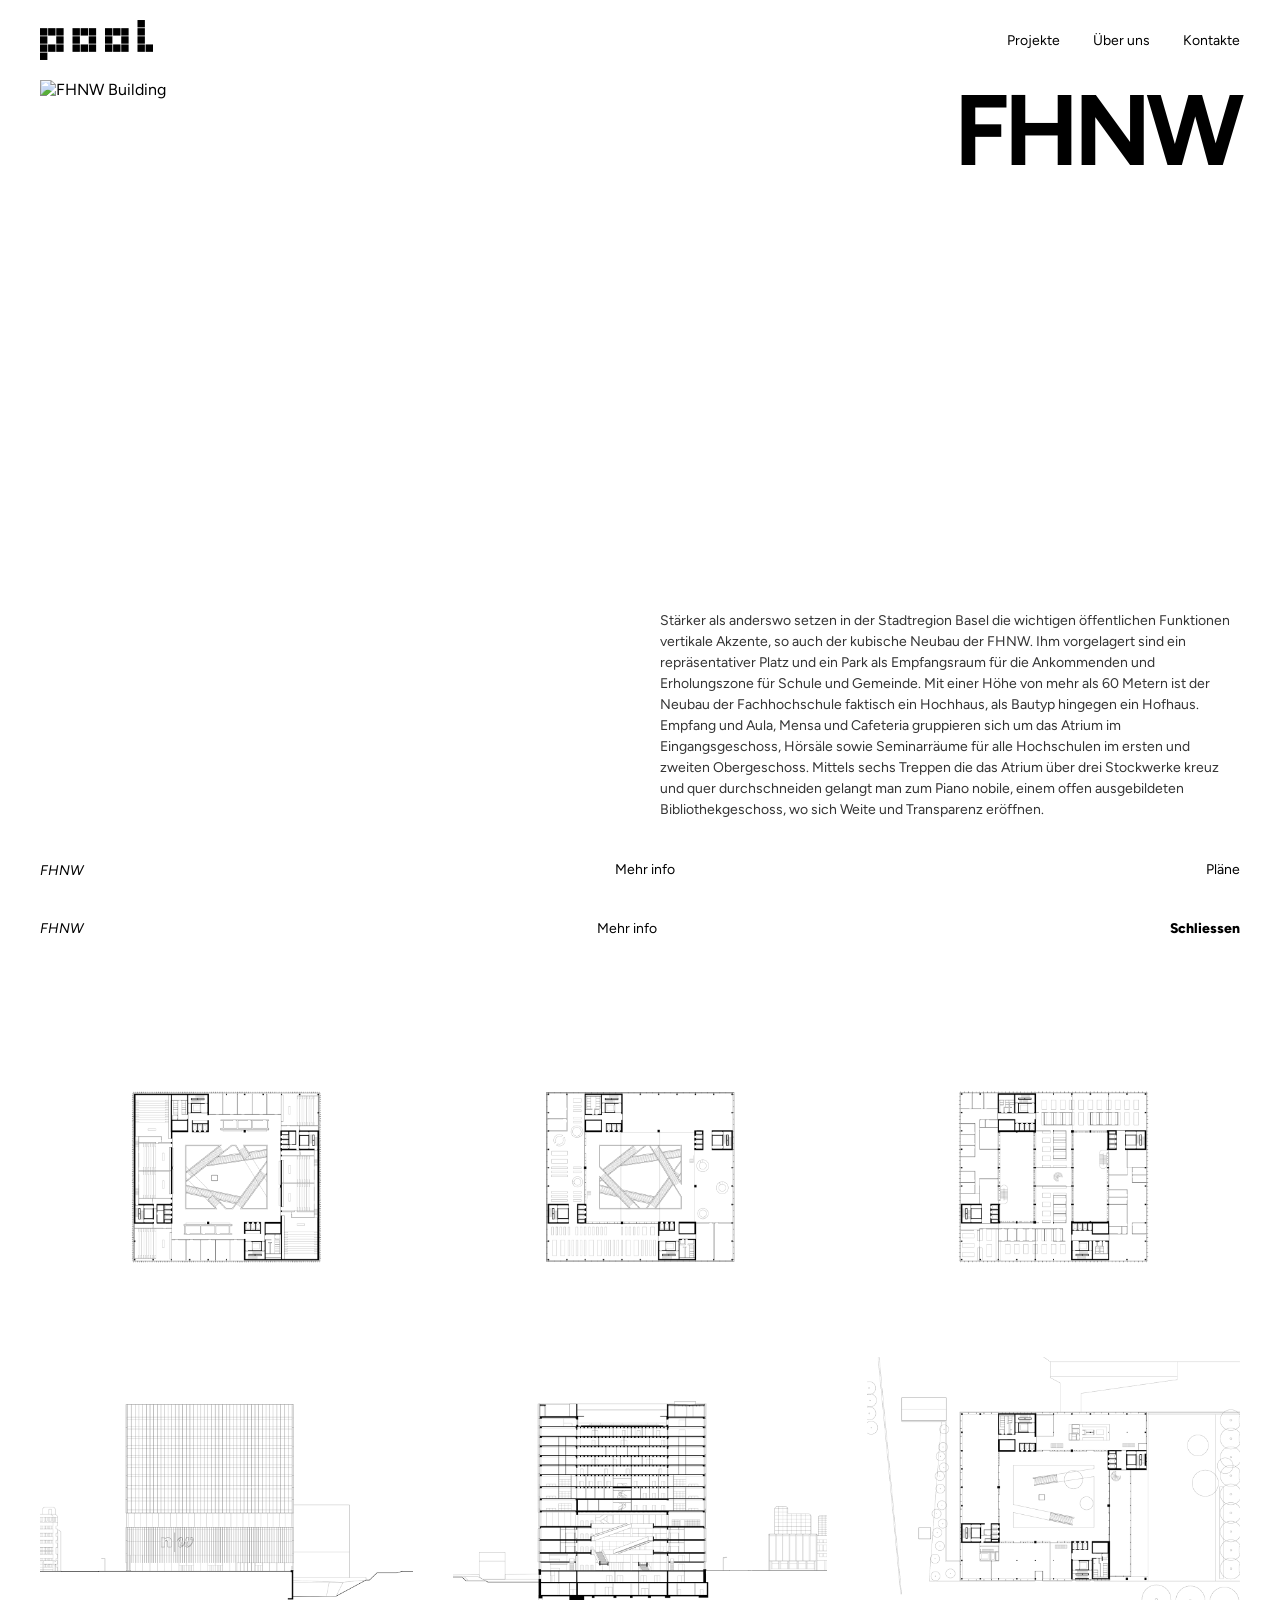
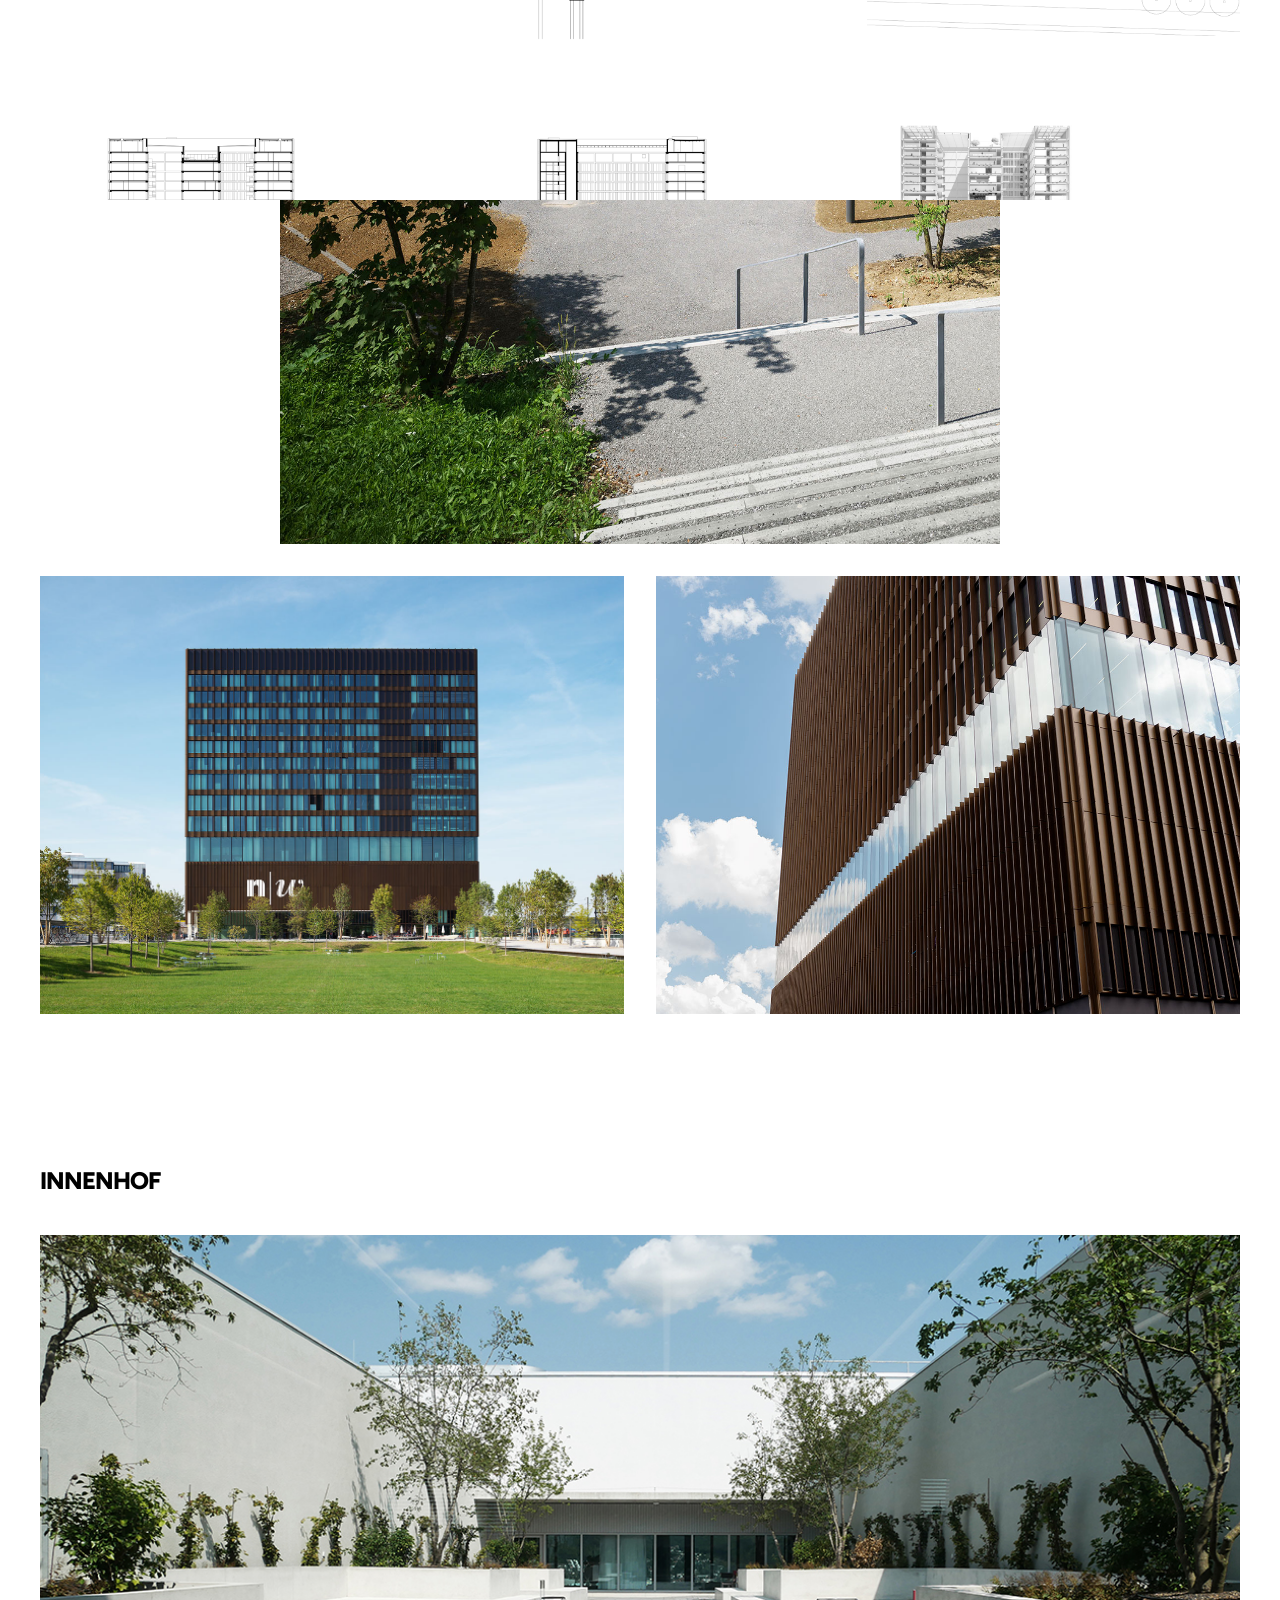
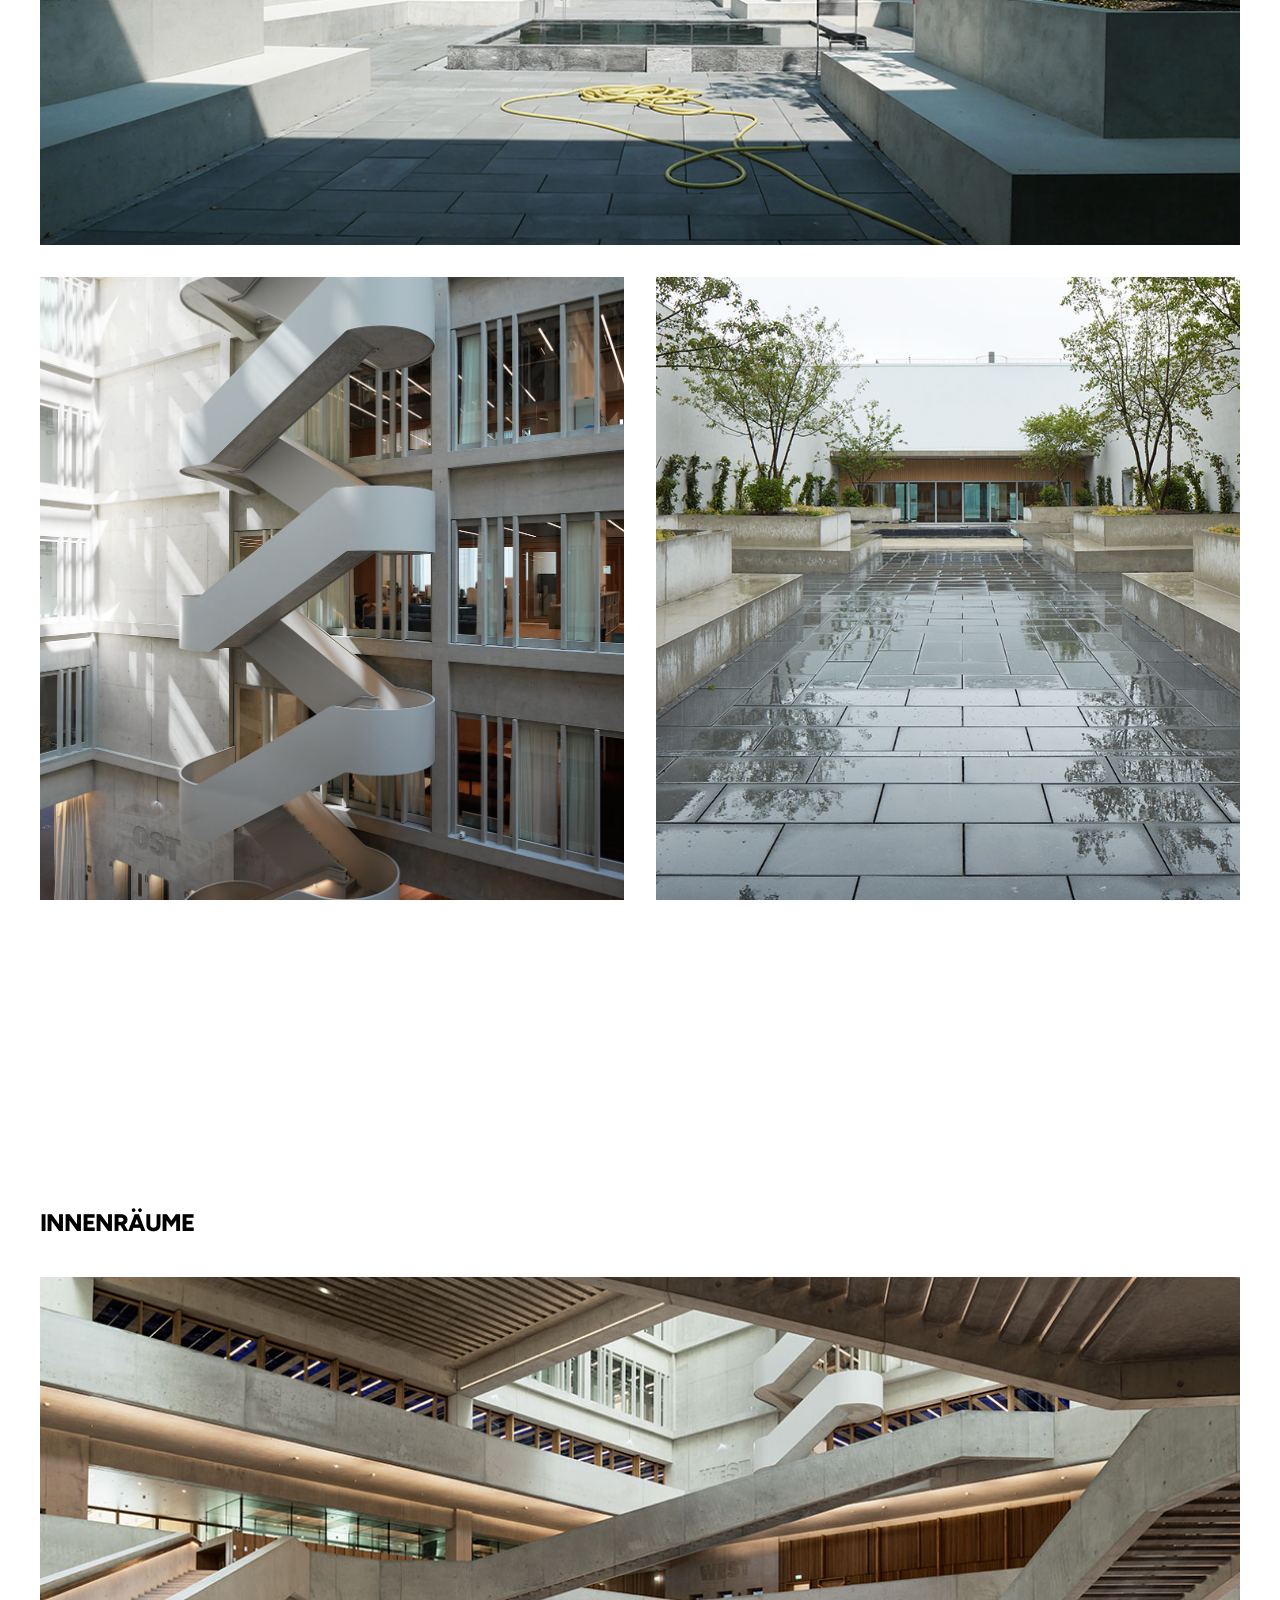
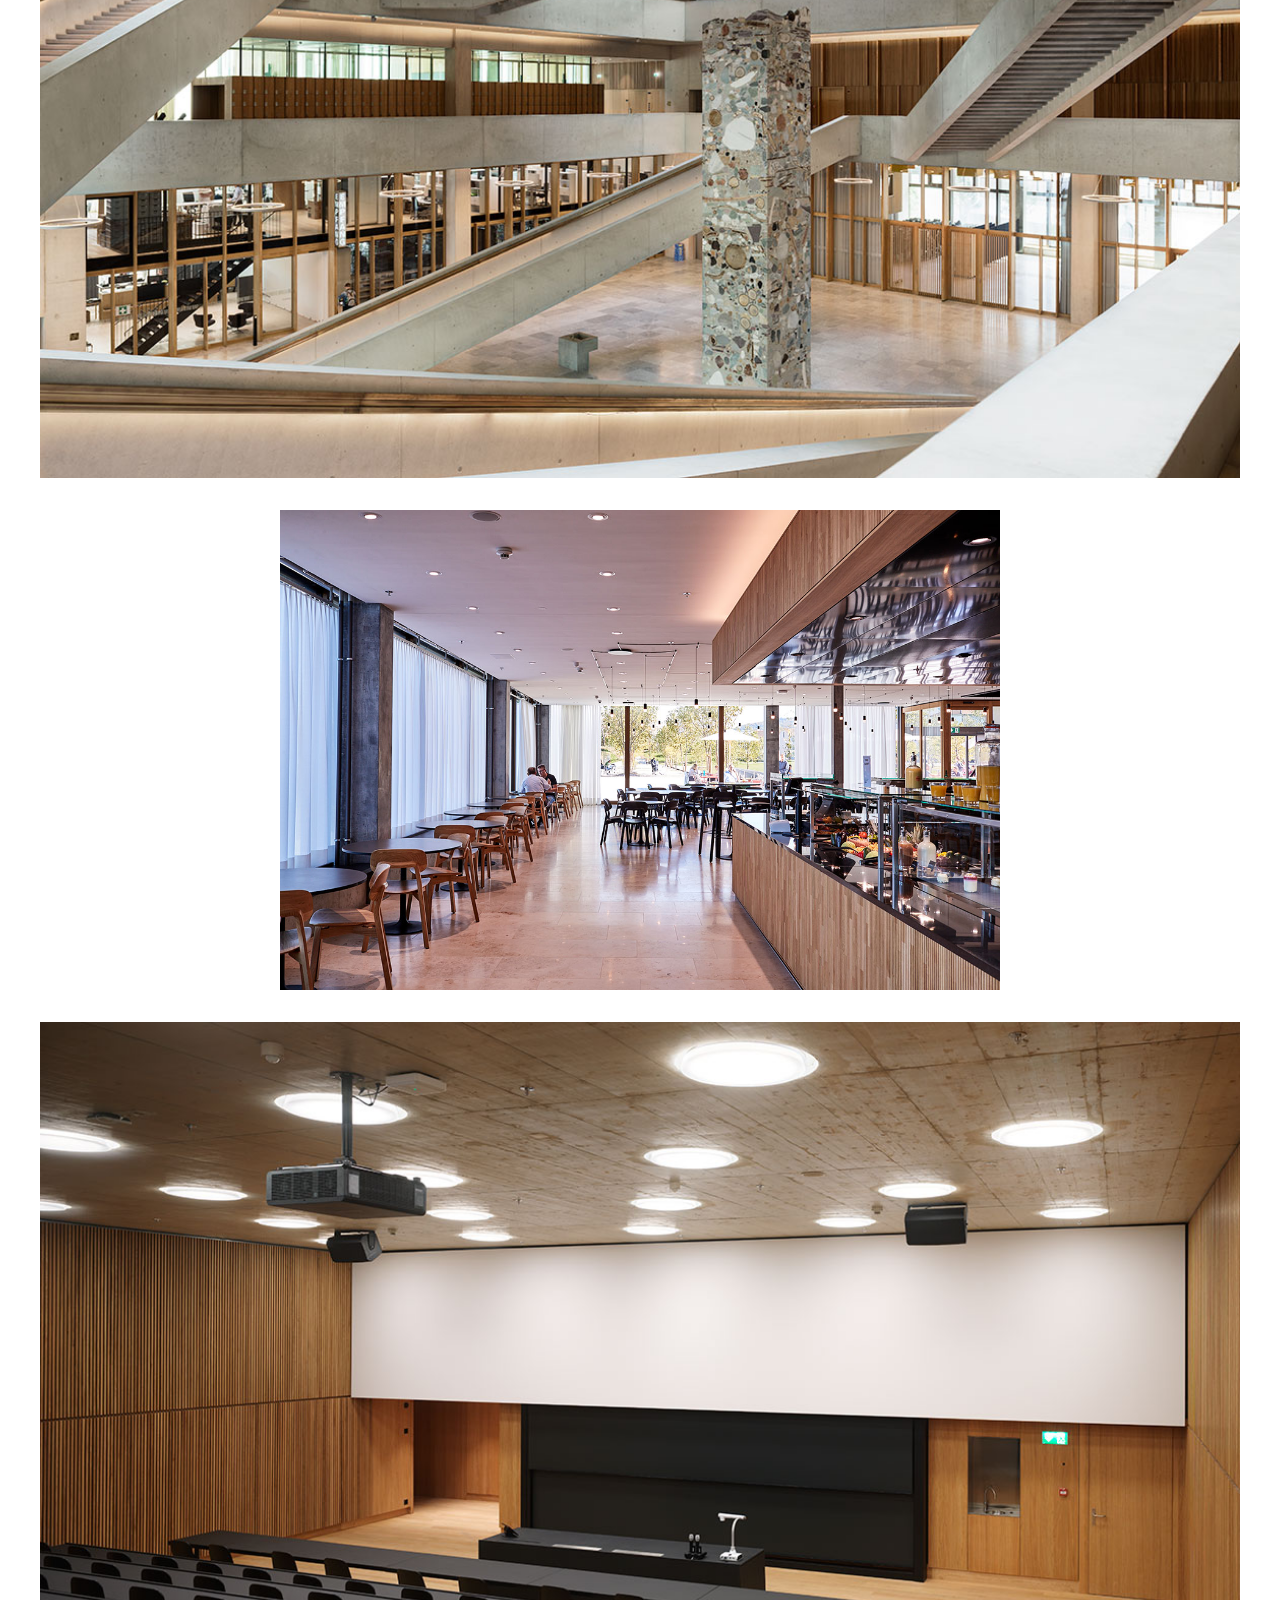
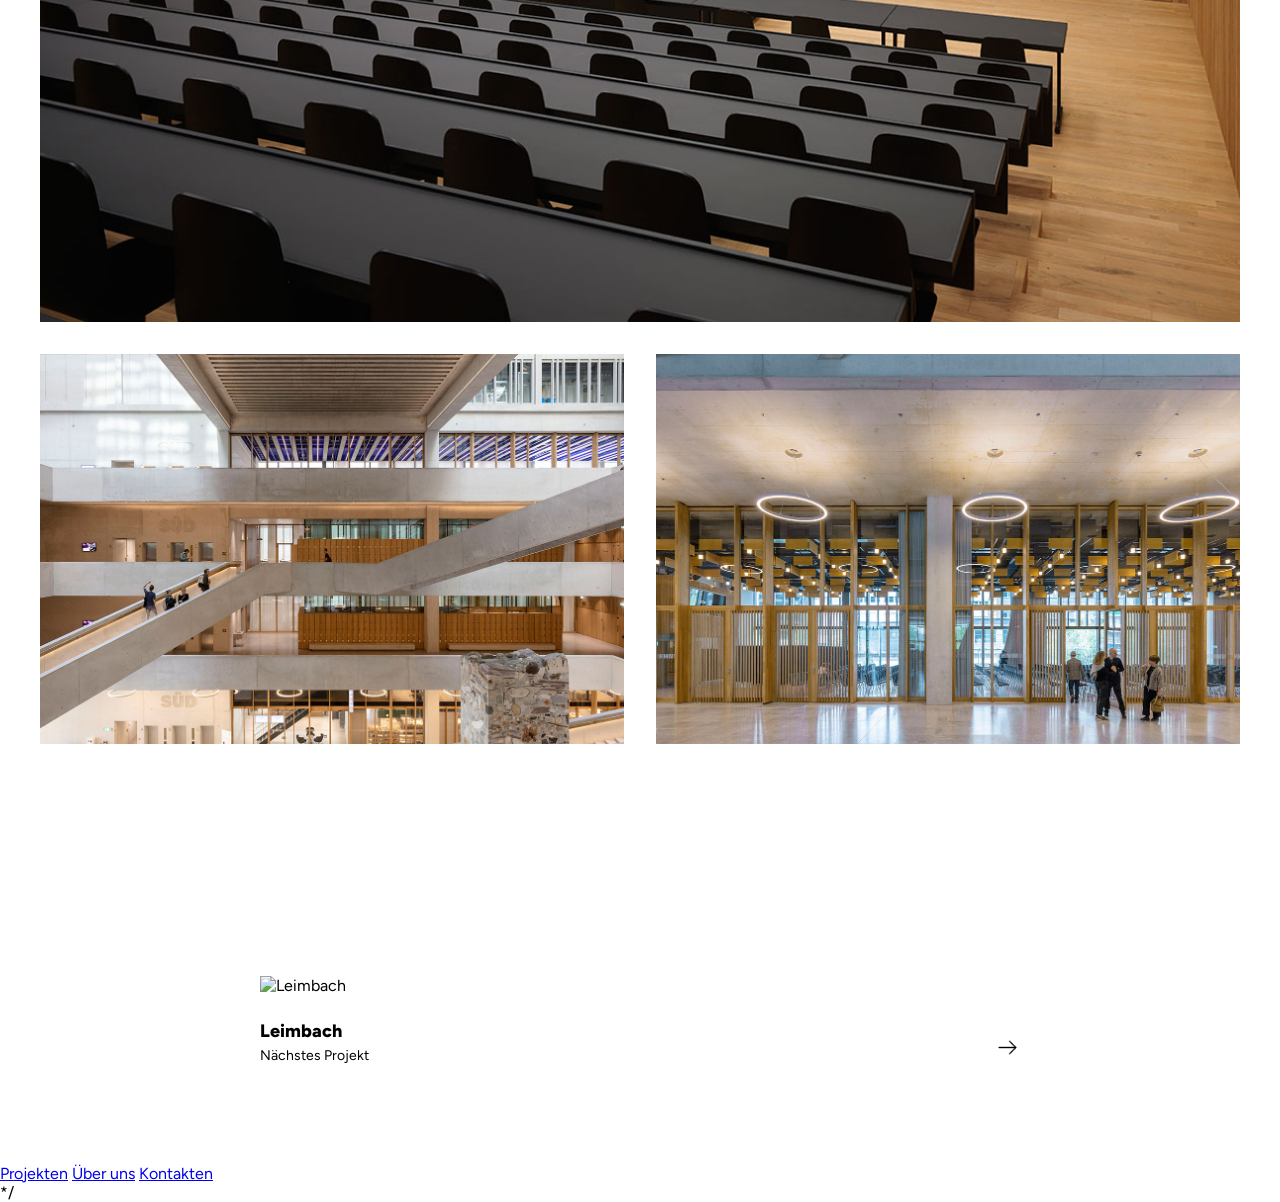
==== commit 8be34be0: "bilder mobile" ====
--- a/index.html
+++ b/index.html
@@ -329,7 +329,7 @@
     </div>
 </div>
 
-  /*<div id="main-menu-overlay" class="main-menu-overlay">
+  <div id="main-menu-overlay" class="main-menu-overlay">
     <div class="overlay-nav white-text">
         <span class="logo">pool</span>
         <span id="close-main-menu" class="close-btn">Schliessen</span>
@@ -339,6 +339,12 @@
         <a href="#">Über uns</a>
         <a href="#">Kontakten</a>
     </div>
+</div>
+    <div class="main-menu-links">
+        <a href="#">Projekten</a>
+        <a href="#">Über uns</a>
+        <a href="#">Kontakten</a>
+    </div>
 </div>*/
 <script src="script.js"></script>
 </body>
--- a/style.css
+++ b/style.css
@@ -61,6 +61,22 @@
     position: relative; /* Плавная смена цвета, если захочешь */
 }
 
+/* Прячем мобильную кнопку и меню на десктопе */
+.mobile-menu-btn {
+    display: none;
+}
+
+.main-menu-overlay {
+    display: none; /* Полностью скрываем с экрана */
+    position: fixed;
+    top: 0;
+    left: 0;
+    width: 100%;
+    height: 100%;
+    background-color: #000;
+    z-index: 300;
+}
+
 /* Создаем саму линию (пока невидимую) */
 .nav-links a::after, 
 .footer span::after {
@@ -270,7 +286,7 @@
     width: 60%; /* Делаем её чуть уже, как на твоем дизайне */
     height: auto;
     object-fit: cover;
-    margin-bottom: 40px;
+    margin-bottom: 32px;
 }
 /* Создаем НОВОЕ правило только для тех, у кого есть класс full-width */
 .gallery-item.large.full-width img {
@@ -281,8 +297,8 @@
 .gallery-row {
     display: grid;
     grid-template-columns: 1fr 1fr; /* Две равные колонки */
-    gap: 40px; /* Расстояние между двумя фото */
-    margin-bottom: 40px;
+    gap: 32px; /* Расстояние между двумя фото */
+    margin-bottom: 32px;
 }
 
 .gallery-item_1 img {
@@ -359,16 +375,16 @@
     margin-bottom: 12px; /* Регулируй этот параметр для отступа между блоками */
 }
 
-/* 3. Делаем микро-отступ внутри группы, чтобы текст не слипался совсем вплотную */
+
 .data-item .label {
-    font-weight: 800; /* Делаем заголовок жирным как на макете */
-    margin-bottom: 2px; /* Совсем крошечный отступ между заголовком и датой */
-}
-
-/* Сетка для планов */
+    font-weight: 800; 
+    margin-bottom: 2px; 
+}
+
+
 .plans-grid {
     display: grid;
-    grid-template-columns: repeat(3, 1fr); /* 3 колонки */
+    grid-template-columns: repeat(3, 1fr); 
     gap: 40px;
     padding-top: 40px;
 }
@@ -377,68 +393,112 @@
     width: 100%;
     height: auto;
     display: block;
-    filter: grayscale(100%); /* Если хочешь сделать их ч/б как на скрине */
+    filter: grayscale(100%); 
     transition: filter 0.3s ease;
 }
 
 .plan-item img:hover {
-    filter: grayscale(0%); /* Цвет при наведении */
-}
-
-/* Стили для ссылок-переключателей внутри оверлеев */
+    filter: grayscale(0%); 
+}
+
+
 .nav-item {
     cursor: pointer;
     position: relative;
 }
 
 @media (max-width: 768px) {
-    /* --- ХЕДЕР --- */
-    .nav-links a { display: none; } /* Прячем обычные ссылки */
-    .mobile-menu-btn { display: block; cursor: pointer; }
-
-    /* --- ГЛАВНОЕ МЕНЮ (Черное) --- */
-    .main-menu-overlay {
-        position: fixed; top: 0; left: 0; width: 100%; height: 100%;
-        background: #000; color: #fff; z-index: 300;
-        display: flex; flex-direction: column;
-        transform: translateY(-100%); /* Выезжает сверху */
-        transition: transform 0.5s ease;
-    }
-    .main-menu-overlay.active { transform: translateY(0); }
-    .main-menu-links {
-        display: flex; flex-direction: column;
-        padding: 100px 40px; gap: 40px;
-    }
-    .main-menu-links a {
-        color: #fff; font-size: 48px; font-weight: 700; text-decoration: none;
-    }
-
-    /* --- INFO OVERLAY (Черный на мобилке по дизайну) --- */
-    #info-overlay {
-        background-color: #000;
-        color: #fff;
-    }
-    #info-overlay .overlay-nav { color: #fff; }
-    #info-overlay .close-btn { color: #fff; text-align: center; flex: 1; }
-    #info-overlay .overlay-content { grid-template-columns: 1fr; }
-
-    /* --- PLANS OVERLAY (Белый на мобилке) --- */
-    #plans-overlay {
-        background-color: #fff;
-        color: #000;
-    }
-    #plans-overlay .plans-grid {
-        grid-template-columns: 1fr; /* Картинки одна под другой */
-        gap: 20px;
-    }
-
-    /* --- ГАЛЕРЕЯ НА ГЛАВНОЙ --- */
-    .gallery-row { grid-template-columns: 1fr; }
-    .hero { grid-template-columns: 1fr; height: auto; padding-top: 100px; }
-    h1 { font-size: 80px; align-self: flex-start; }
-}
-
-
-
-
-
+    
+
+    
+    .hero {
+        display: block; 
+        height: auto; 
+        padding: 0;
+    }
+
+    .hero-image {
+        width: 100%;
+        height: 100vh; 
+        overflow: hidden;
+    }
+
+    .hero-image img {
+        width: 100%;
+        height: 100%;
+        object-fit: cover; 
+        display: block;
+    }
+
+    .hero-content {
+        display: block;
+        padding: 24px 20px; 
+        height: auto; 
+    }
+
+    .hero-content h1, .hero h1 {
+        font-size: 48px; 
+        font-weight: 800;
+        text-align: left; 
+        letter-spacing: -2px;
+    }
+
+    .description {
+        max-width: none;
+        font-size: 15px;
+        line-height: 1.6;
+        color: #333;
+        margin-top: 8px;
+    }
+
+
+    
+    .gallery {
+        padding: 40px 20px; 
+        display: flex;
+        flex-direction: column;
+        gap: 0; 
+    }
+
+    
+    .category-title {
+        text-align: left;
+        font-size: 14px;
+        font-weight: 800;
+        margin-top: 60px;
+        margin-bottom: 25px;
+    }
+
+   
+    .gallery-item.large {
+        width: 100%;
+        margin-bottom: 20px;
+    }
+
+    .gallery-item.large img {
+        width: 100% ; 
+        height: auto;
+    }
+
+   
+    .gallery-row {
+        display: grid;
+        grid-template-columns: 1fr 1fr; 
+        gap: 10px; 
+        margin-bottom: 20px;
+    }
+
+    
+    .gallery-item_1 img, 
+    .gallery-item_2 img {
+        width: 100%;
+        height: 200px; 
+        object-fit: cover;
+    }
+
+    
+    .footer {
+        padding: 15px 20px;
+        font-size: 12px;
+    }
+}
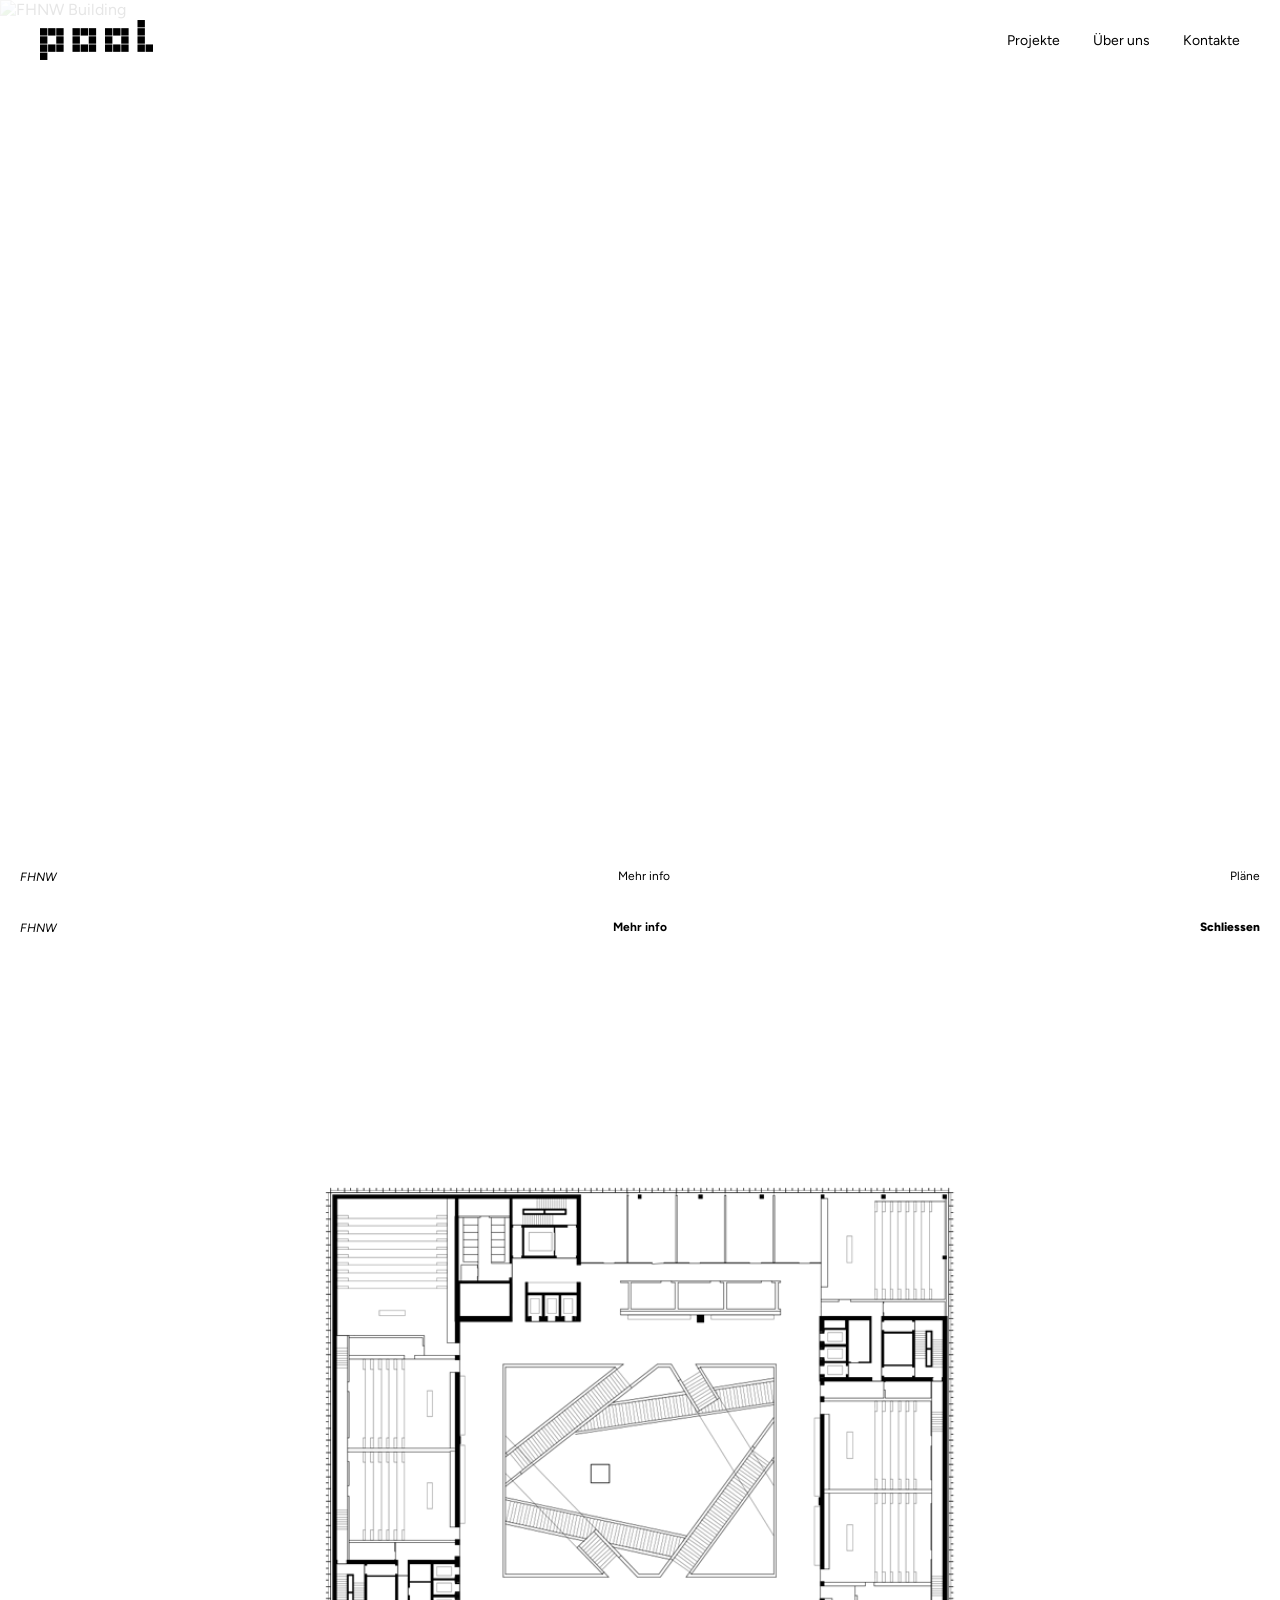
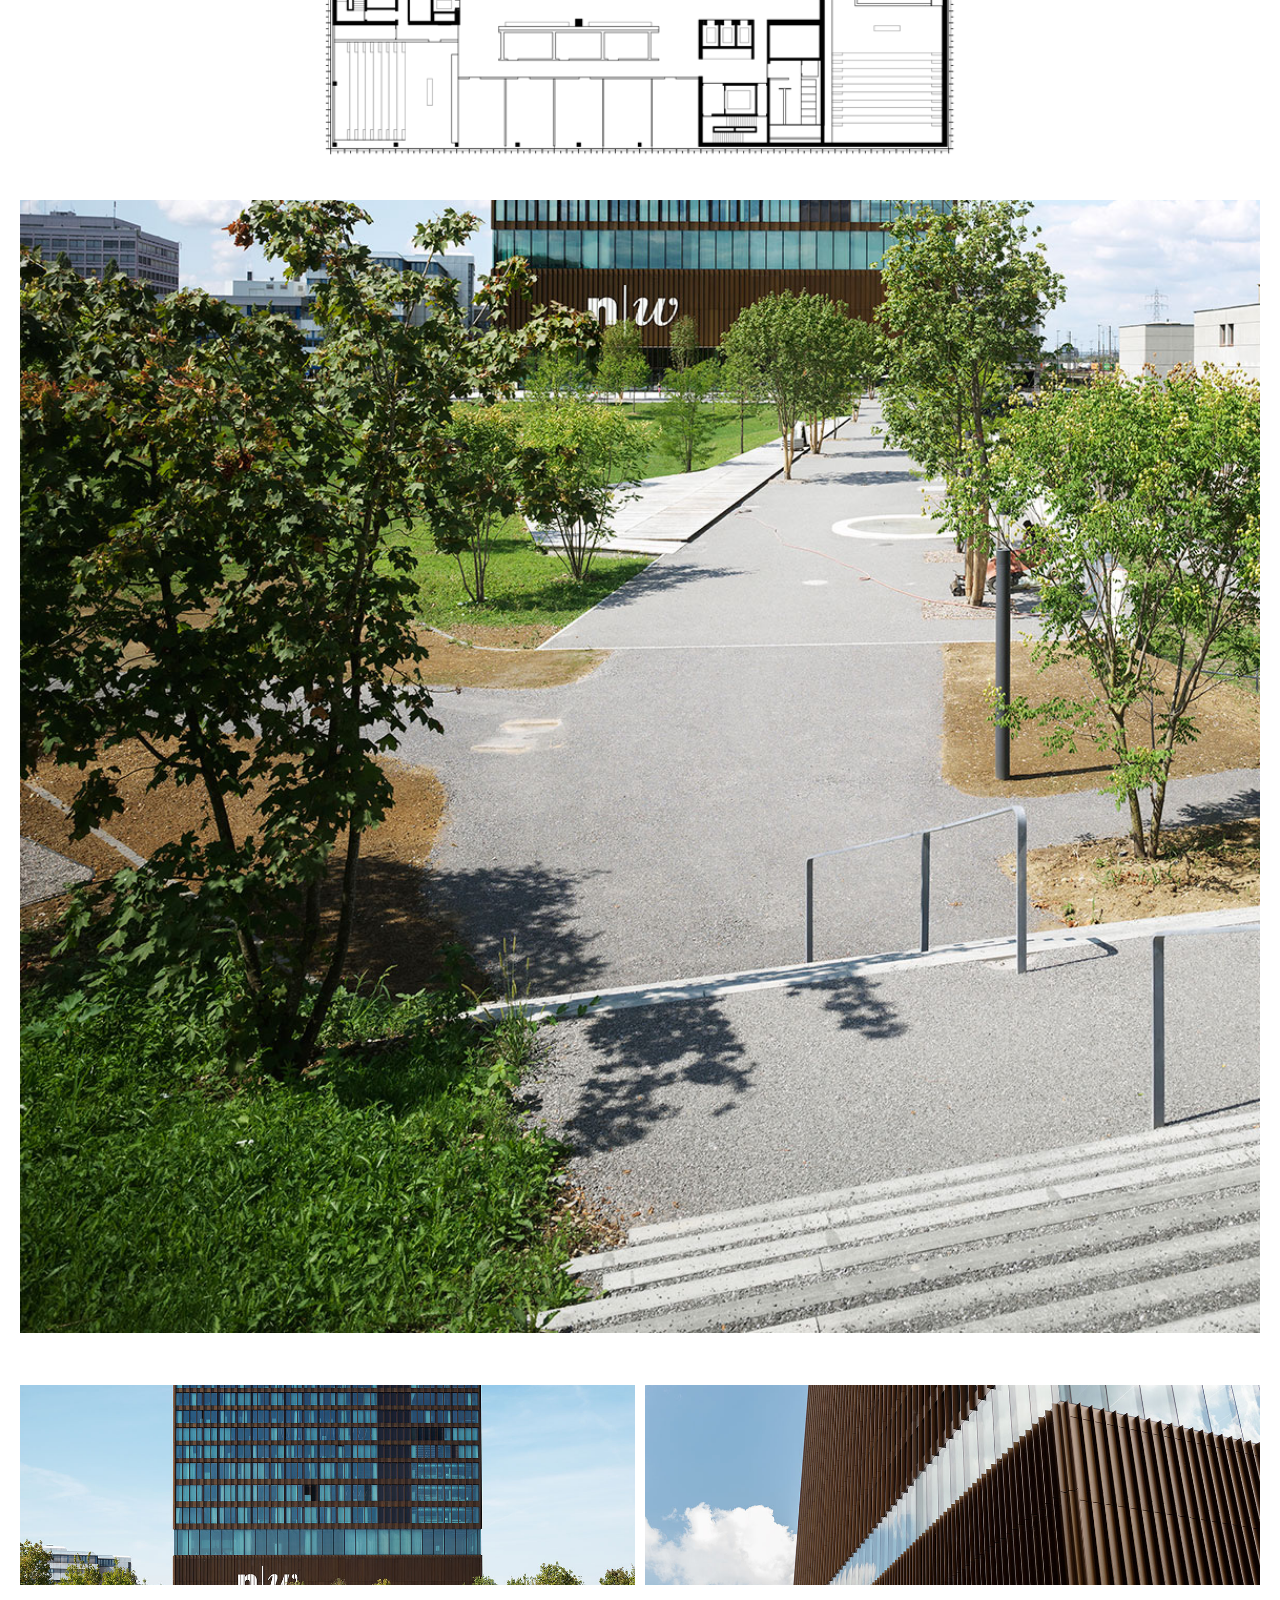
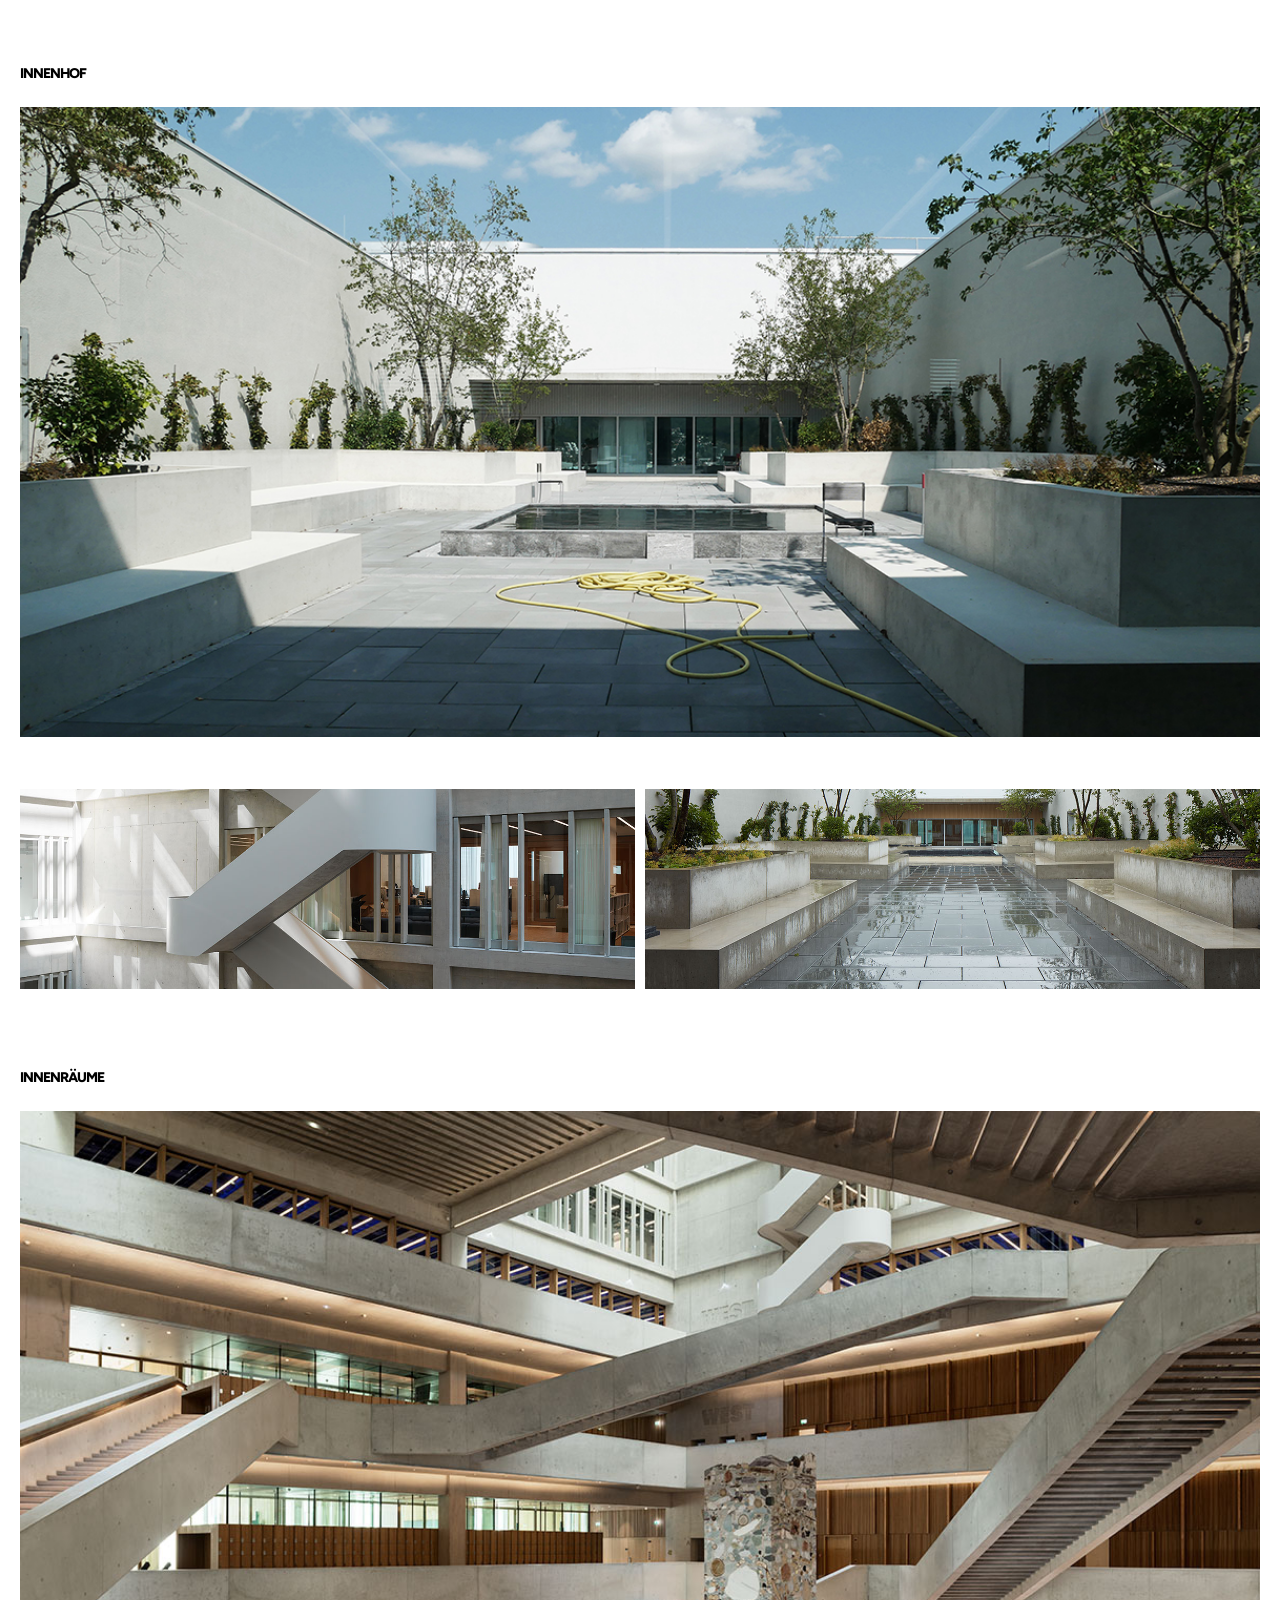
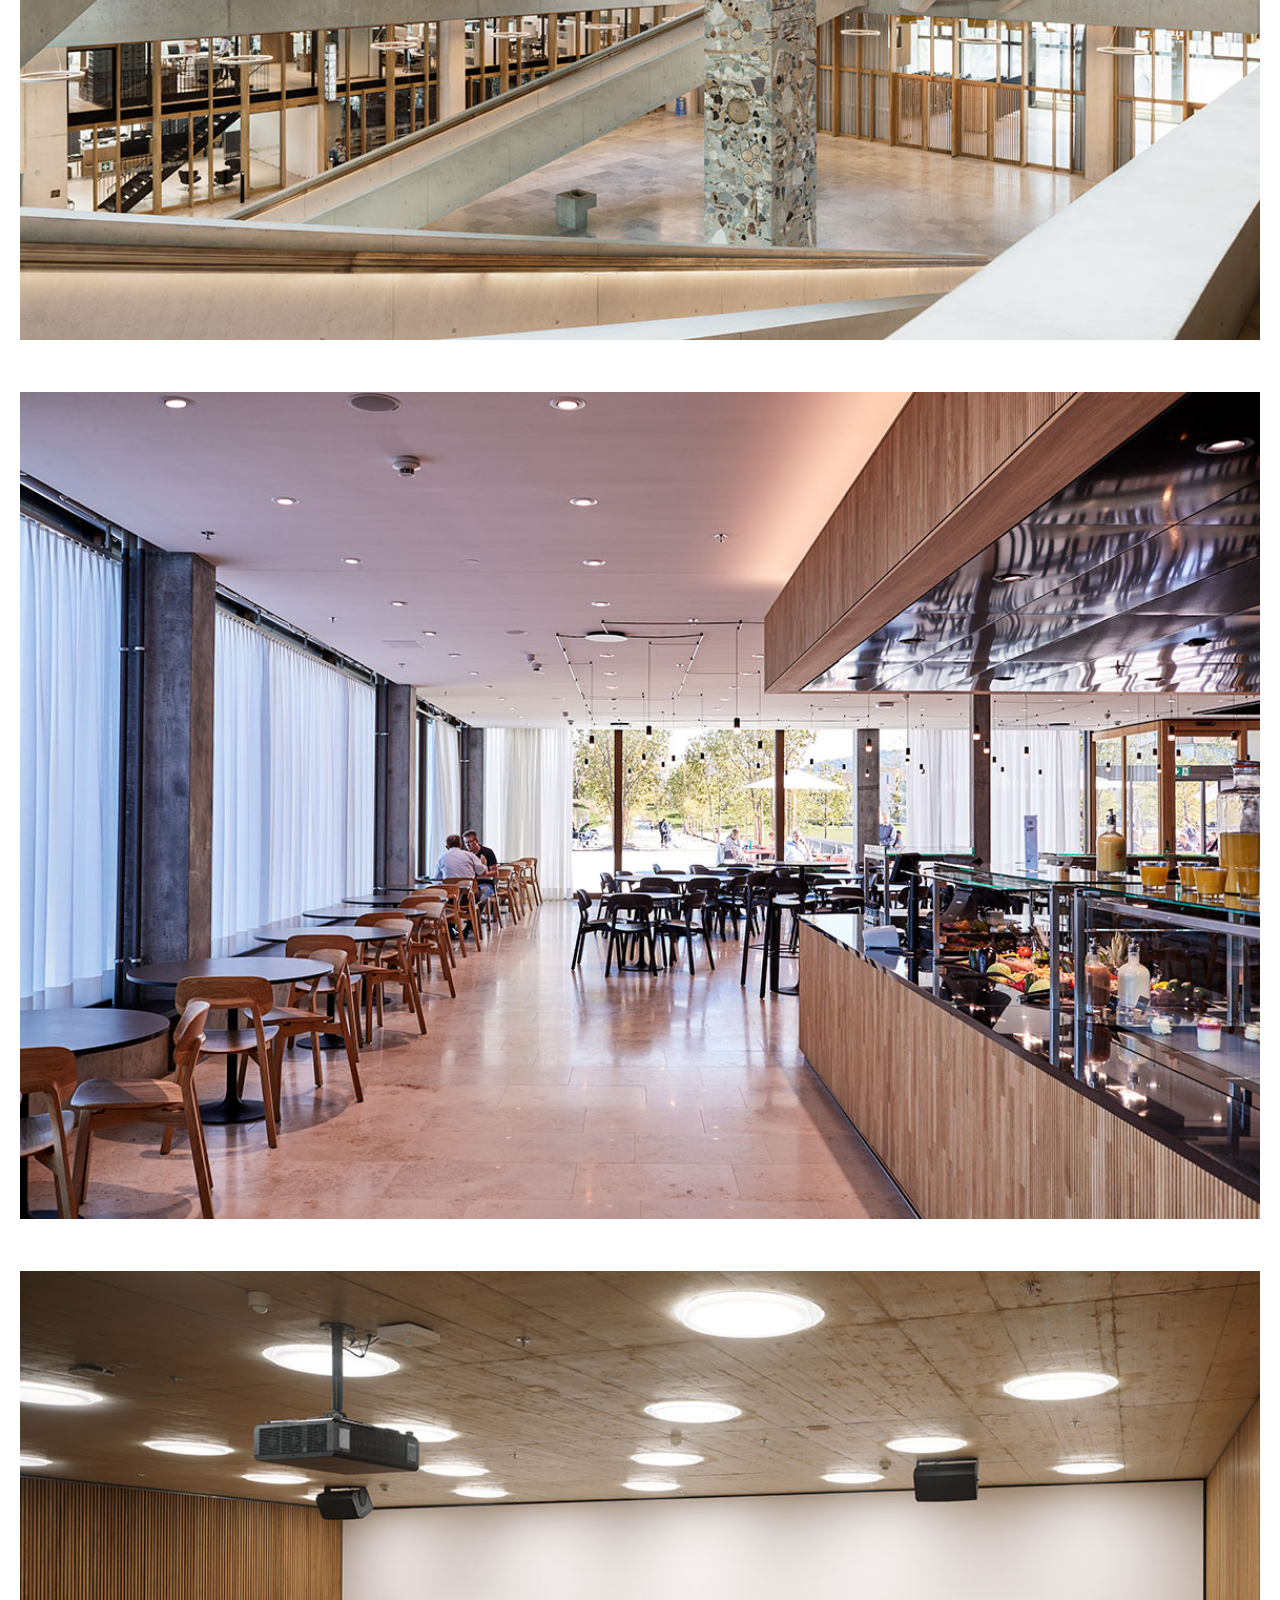
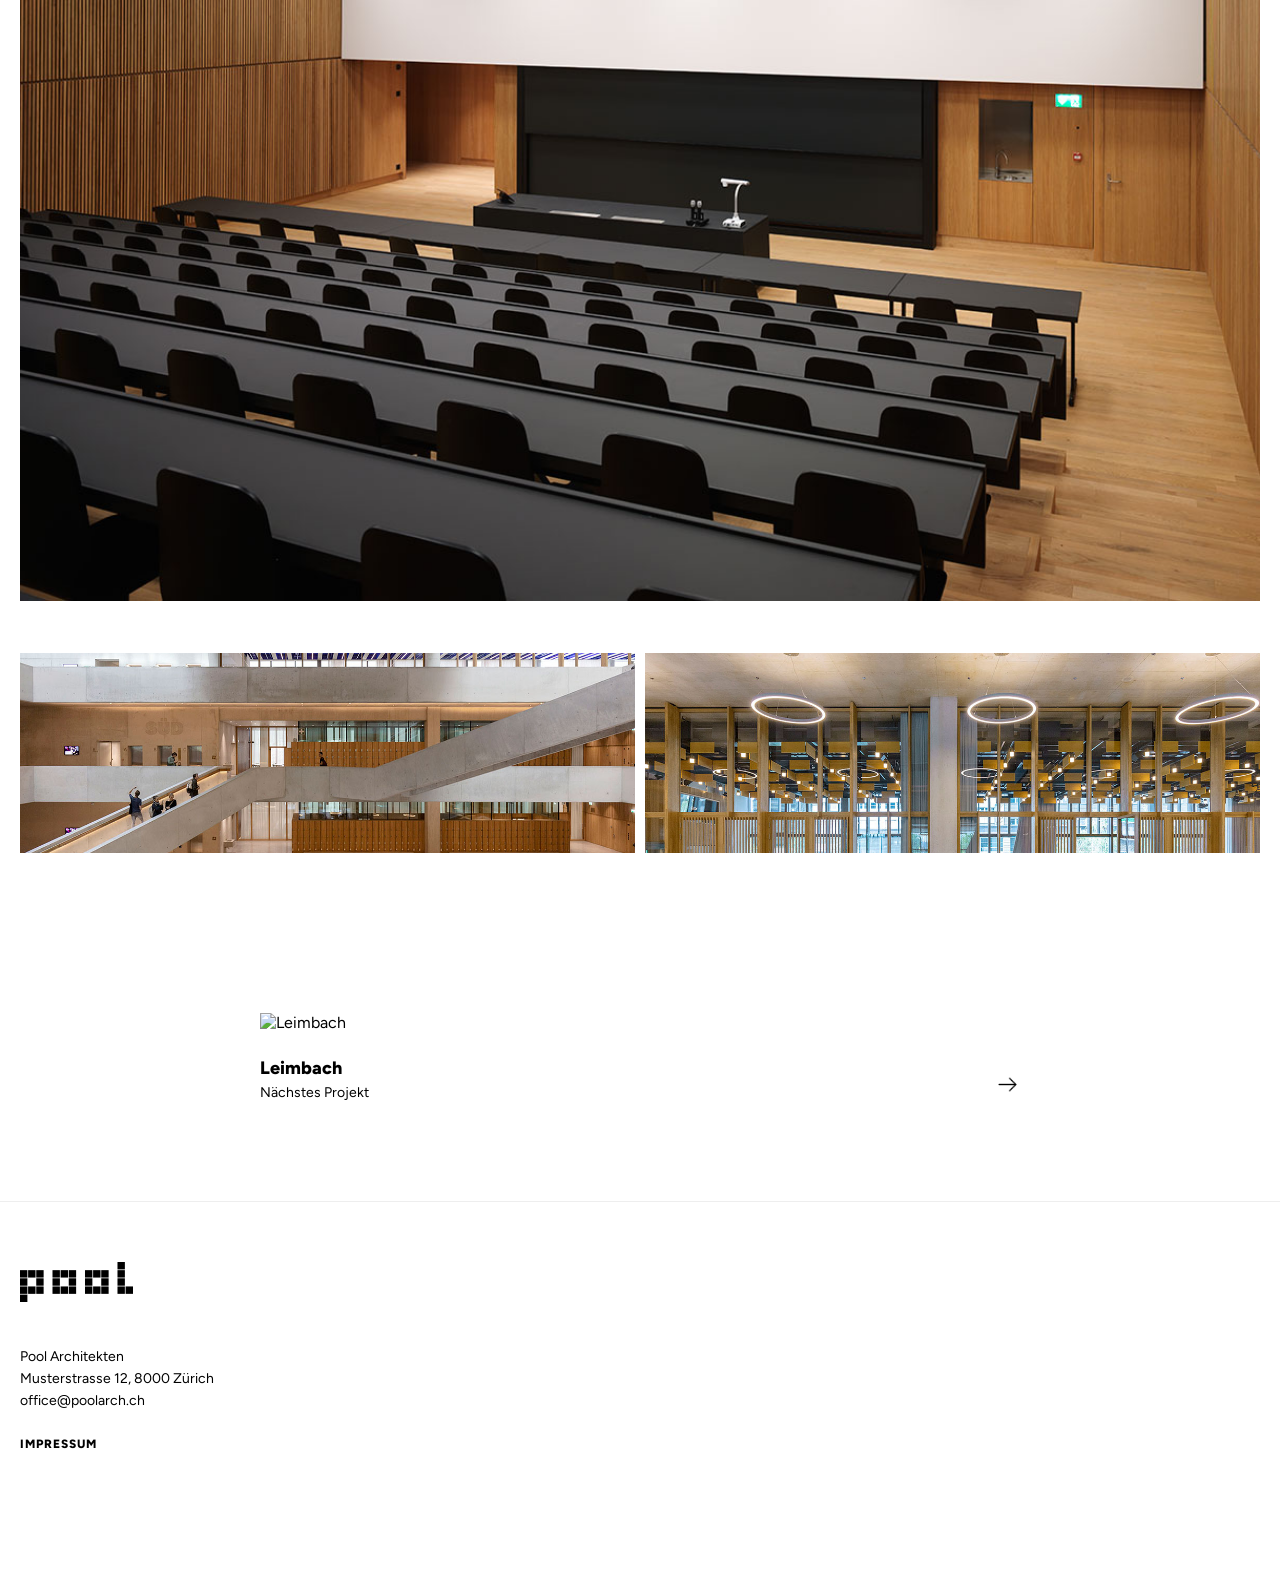
==== commit 188fc7ba: "overlay fixed" ====
--- a/index.html
+++ b/index.html
@@ -20,6 +20,18 @@
         <span id="open-main-menu" class="mobile-menu-btn">Menu</span>
     </nav>
 </header>
+<div id="main-menu-overlay" class="main-menu-overlay">
+    <div class="overlay-nav">
+    <div class="logo white-text">pool</div>
+    <div></div> <span id="close-main-menu" class="close-btn white-text">Schliessen</span>
+</div>
+    
+    <div class="main-menu-links">
+        <a href="#">Projekte</a>
+        <a href="#">Über uns</a>
+        <a href="#">Kontakte</a>
+    </div>
+</div>
 
     <main class="hero">
         <div class="hero-image">
@@ -113,11 +125,11 @@
     
 
   <div id="info-overlay" class="info-overlay">
-    <div class="overlay-nav">
-        <div class="location-text">FHNW</div>
-        <span id="close-info" class="close-btn">Schliessen</span>
-        <span id="switch-to-plans" class="nav-item">Pläne</span>
-    </div>
+   <div class="overlay-nav">
+    <div class="location-text">FHNW</div>
+    <span id="switch-to-plans" class="nav-item">Pläne</span> 
+    <span id="close-info" class="close-btn">Schliessen</span>
+</div>
     
     <div class="overlay-content">
         <div class="column">
@@ -312,10 +324,12 @@
 </div>
 </div>
 
-<div id="plans-overlay" class="info-overlay"> <div class="overlay-nav">
-        <div class="location-text">FHNW</div>
-        <span id="switch-to-info" class="nav-item">Mehr info</span> <span id="close-plans" class="close-btn">Schliessen</span>
-    </div>
+<div id="plans-overlay" class="info-overlay">
+    <div class="overlay-nav">
+    <div class="location-text">FHNW</div>
+    <span id="switch-to-info" class="nav-item">Mehr info</span>
+    <span id="close-plans" class="close-btn">Schliessen</span>
+</div>
     <div class="plans-grid">
         <div class="plan-item"><img src="Pläne/plan1.png" alt="Plan 1"></div>
         <div class="plan-item"><img src="Pläne/plan2.png" alt="Plan 2"></div>
@@ -329,23 +343,33 @@
     </div>
 </div>
 
-  <div id="main-menu-overlay" class="main-menu-overlay">
+<div id="main-menu-overlay" class="main-menu-overlay">
     <div class="overlay-nav white-text">
         <span class="logo">pool</span>
         <span id="close-main-menu" class="close-btn">Schliessen</span>
     </div>
     <div class="main-menu-links">
-        <a href="#">Projekten</a>
+        <a href="#">Projekte</a>
         <a href="#">Über uns</a>
-        <a href="#">Kontakten</a>
-    </div>
-</div>
-    <div class="main-menu-links">
-        <a href="#">Projekten</a>
-        <a href="#">Über uns</a>
-        <a href="#">Kontakten</a>
-    </div>
-</div>*/
+        <a href="#">Kontakte</a>
+    </div>
+</div>
 <script src="script.js"></script>
+<footer class="site-footer">
+    <div class="footer-container">
+        <div class="footer-left">
+            <div class="address">
+                <p>Pool Architekten</p>
+                <p>Musterstrasse 12, 8000 Zürich</p>
+                <p>office@poolarch.ch</p>
+            </div>
+            <a href="impressum.html" class="impressum-link">Impressum</a>
+        </div>
+
+        <div class="footer-right">
+            <img src="Bilder/pool-Purple.svg" alt="Pool Logo" class="footer-logo">
+        </div>
+    </div>
+</footer>
 </body>
 </html>
--- a/style.css
+++ b/style.css
@@ -41,6 +41,23 @@
     box-sizing: border-box; 
 }
 
+/* В основном коде */
+.main-menu-overlay {
+    display: none; /* Скрыто на десктопе */
+    position: fixed;
+    top: 0;
+    left: 0;
+    width: 100%;
+    height: 100%;
+    background-color: #000;
+    z-index: 1000;
+}
+
+/* Когда нажимаем на кнопку через JS */
+.main-menu-overlay.active {
+    display: flex; /* Появляется на весь экран */
+    flex-direction: column;
+}
 
 .location-text {
     font-style: italic; /* Тот самый курсив */
@@ -98,6 +115,46 @@
 
 .header { top: 0; }
 .footer { bottom: 0; }
+.site-footer {
+    width: 100%;
+    padding: 100px 40px 160px 40px; /* Большой нижний отступ, чтобы контент не перекрывался фиксированным меню */
+    background-color: #fff;
+    border-top: 1px solid #eee; /* Тонкая разделительная линия */
+    margin-top: 50px;
+}
+
+.footer-container {
+    display: flex;
+    justify-content: space-between; /* Расталкивает блоки по краям */
+    align-items: flex-end; /* Выравнивает по нижней линии */
+}
+
+.footer-left {
+    font-size: 14px;
+    line-height: 1.6;
+}
+
+.address {
+    margin-bottom: 20px;
+}
+
+.impressum-link {
+    text-decoration: none;
+    color: #000;
+    font-weight: 800;
+    text-transform: uppercase;
+    font-size: 12px;
+    letter-spacing: 1px;
+}
+
+.impressum-link:hover {
+    opacity: 0.6;
+}
+
+.footer-logo {
+    height: 60px; /* Логотип внизу можно сделать чуть крупнее */
+    width: auto;
+}
 
 .logo {
     font-family: 'Figtree', sans-serif;
@@ -336,17 +393,61 @@
     transform: translateY(0); /* Возвращается в поле зрения */
 }
 
-/* Навигация внутри панели */
 .overlay-nav {
-    display: flex;
-    justify-content: space-between;
+    display: grid; /* Используем сетку вместо flex */
+    grid-template-columns: 1fr 1fr 1fr; /* Три абсолютно равные колонки */
+    align-items: center;
     padding-bottom: 60px;
     font-size: 14px;
-}
-
-.close-btn {
+    width: 100%;
+}
+
+/* Выравнивание элементов внутри колонок */
+.overlay-nav .location-text {
+    text-align: left;
+}
+
+.overlay-nav .nav-item {
+    text-align: center; /* Кнопка переключения всегда ровно по центру */
+    cursor: pointer;
+    font-weight: 700;
+}
+
+.overlay-nav .close-btn {
+    text-align: right; /* Кнопка закрытия всегда прижата к правому краю */
     cursor: pointer;
     font-weight: 800;
+    text-transform: none; /* Убираем капс, если он был */
+}
+/* --- Эффект тонкого подчеркивания для кнопок в Оверлее --- */
+
+.overlay-nav .nav-item, 
+.overlay-nav .close-btn {
+    text-decoration: none;
+    color: #000;
+    position: relative;    /* Обязательно для позиционирования линии */
+    padding-bottom: 2px;   /* Отступ для линии */
+    cursor: pointer;
+    display: inline-block; /* Чтобы ширина линии была ровно по тексту */
+}
+
+/* Создаем саму линию (невидимую по умолчанию) */
+.overlay-nav .nav-item::after, 
+.overlay-nav .close-btn::after {
+    content: '';
+    position: absolute;
+    left: 0;
+    bottom: 0;
+    width: 0;              /* Линия начинается с нулевой ширины */
+    height: 1px;           /* Толщина 1px, как на главной */
+    background-color: #000;
+    transition: width 0.3s ease; /* Плавное появление за 0.3 сек */
+}
+
+/* Анимация при наведении: линия растягивается на 100% */
+.overlay-nav .nav-item:hover::after, 
+.overlay-nav .close-btn:hover::after {
+    width: 100%;
 }
 
 /* Сетка контента в 3 колонки */
@@ -406,11 +507,176 @@
     cursor: pointer;
     position: relative;
 }
+/* Стили для страницы Impressum */
+.impressum-container {
+    padding: 160px 40px; /* Большой отступ сверху для фиксированного хедера */
+    display: flex;
+    justify-content: center;
+    min-height: 80vh;
+}
+
+.impressum-text {
+    max-width: 700px; /* Ограничиваем ширину для читабельности */
+    width: 100%;
+}
+
+.impressum-text h1 {
+    font-size: 28px;
+    font-weight: 800;
+    text-transform: uppercase;
+    margin-bottom: 40px;
+    letter-spacing: -1px;
+}
+
+.impressum-text p {
+    font-size: 16px;
+    line-height: 1.7;
+    margin-bottom: 24px;
+    color: #333;
+}
+
+.back-link {
+    display: inline-block;
+    margin-top: 40px;
+    text-decoration: none;
+    color: #000;
+    font-weight: 700;
+    font-size: 14px;
+    transition: opacity 0.3s;
+}
+
+.back-link:hover {
+    opacity: 0.5;
+}
+
+
+
 
 @media (max-width: 768px) {
     
-
-    
+   
+    /* 1. Прячем десктопные ссылки и показываем слово Menu */
+    .nav-links a {
+        display: none; /* Прячем Projekte, Über uns... */
+    }
+
+    .mobile-menu-btn {
+        display: block; /* Показываем только слово Menu */
+        cursor: pointer;
+    }
+
+    /* 2. Оформляем черное мобильное меню */
+    @media (max-width: 768px) {
+    /* Настройки черного меню */
+    .main-menu-overlay {
+        padding-top: 40px; /* Отступ сверху, чтобы кнопка не пряталась под "чёлкой" */
+        background-color: #000;
+    }
+
+    /* Навигация внутри черного меню */
+    .main-menu-overlay .overlay-nav {
+        display: grid;
+        grid-template-columns: 1fr 1fr 1fr; /* Три колонки для симметрии */
+        padding: 0 20px;
+        
+        padding-right: 20px;
+        padding-top: 20px;
+        width: 100%;
+        align-items: center;
+    }
+
+    /* Цвет текста для логотипа и кнопки закрыть */
+    .white-text {
+        color: #fff !important;
+        font-size: 14px;
+        opacity: 1 !important;
+    }
+
+    /* Кнопка закрыть в черном меню */
+    .main-menu-overlay .close-btn {
+        text-align: right;
+        color: #fff;
+    }
+}
+
+    .main-menu-links {
+        display: flex;
+        flex-direction: column;
+        justify-content: center;
+        height: 70vh; /* Располагаем ссылки по центру высоты */
+        padding-left: 40px;
+        gap: 20px;
+    }
+
+    .main-menu-links a {
+        display: block; /* Проявляем ссылки внутри оверлея */
+        color: #fff;
+        font-size: 48px; /* Огромный шрифт как на макете */
+        font-weight: 700;
+        text-decoration: none;
+    }
+}
+     .impressum-container {
+        padding: 100px 20px;
+    }
+    .impressum-text h1 {
+        font-size: 22px;
+    }
+
+
+    .overlay-nav {
+        grid-template-columns: 1fr 1fr 1fr; /* Оставляем три колонки */
+        padding-bottom: 40px;
+    }
+    
+    /* Можно немного уменьшить шрифт, если слова не влезают в ряд */
+    .overlay-nav {
+        font-size: 12px;
+    }
+
+    #info-overlay .overlay-content {
+    display: grid;
+    grid-template-columns: 1fr; /* Одна колонка на всю ширину */
+    gap: 40px; /* Отступ между блоками текста */
+    padding-bottom: 80px; /* Запас снизу, чтобы текст не перекрывался навигацией */
+}
+
+#info-overlay .column {
+    width: 100%;
+}
+
+#info-overlay .overlay-content {
+    display: grid;
+    grid-template-columns: 1fr; /* Одна колонка на всю ширину */
+    gap: 40px; /* Отступ между блоками текста */
+    padding-bottom: 80px; /* Запас снизу, чтобы текст не перекрывался навигацией */
+}
+
+#info-overlay .column {
+    width: 100%;
+}
+
+#plans-overlay .plans-grid {
+    display: grid;
+    grid-template-columns: 1fr; /* Одна картинка в ряду */
+    gap: 30px; /* Расстояние между планами */
+    padding-bottom: 80px;
+}
+
+#plans-overlay .plan-item img {
+    width: 100%;
+    height: auto;
+    filter: grayscale(0%); /* На мобилке лучше оставить цветными для четкости */
+}
+.info-overlay {
+    padding: 20px 20px; /* Уменьшаем боковые поля на мобилке для экономии места */
+}
+
+.overlay-nav {
+    padding-bottom: 30px; /* Сокращаем отступ до контента */
+    grid-template-columns: 1fr 1fr 1fr; /* Сохраняем стабильную сетку кнопок */
+}
+
     .hero {
         display: block; 
         height: auto; 
@@ -501,4 +767,17 @@
         padding: 15px 20px;
         font-size: 12px;
     }
-}+    .site-footer {
+        padding: 60px 20px 120px 20px; /* Учитываем фиксированный футер снизу на мобилке */
+    }
+
+    .footer-container {
+        flex-direction: column-reverse; /* Логотип окажется сверху, адрес под ним */
+        align-items: flex-start; /* Всё по левому краю */
+        gap: 40px;
+    }
+
+    .footer-logo {
+        height: 40px;
+    }
+
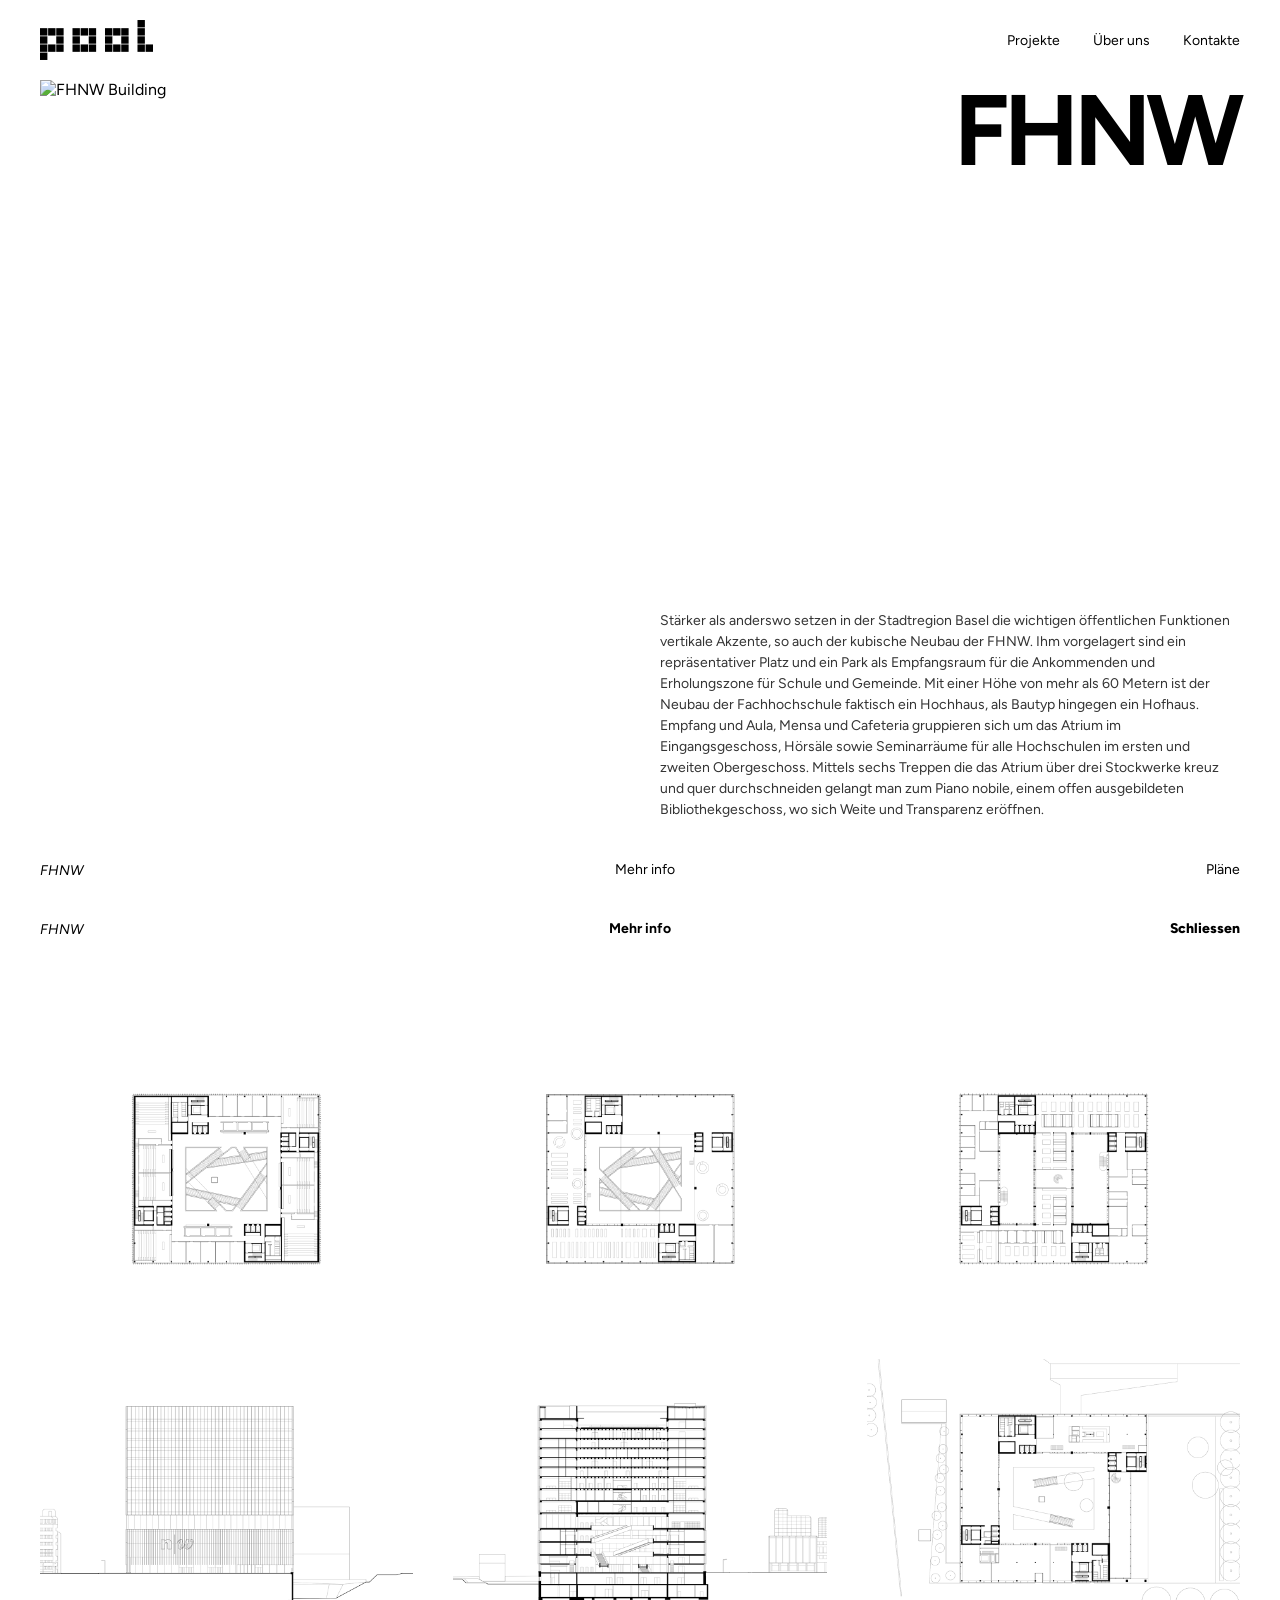
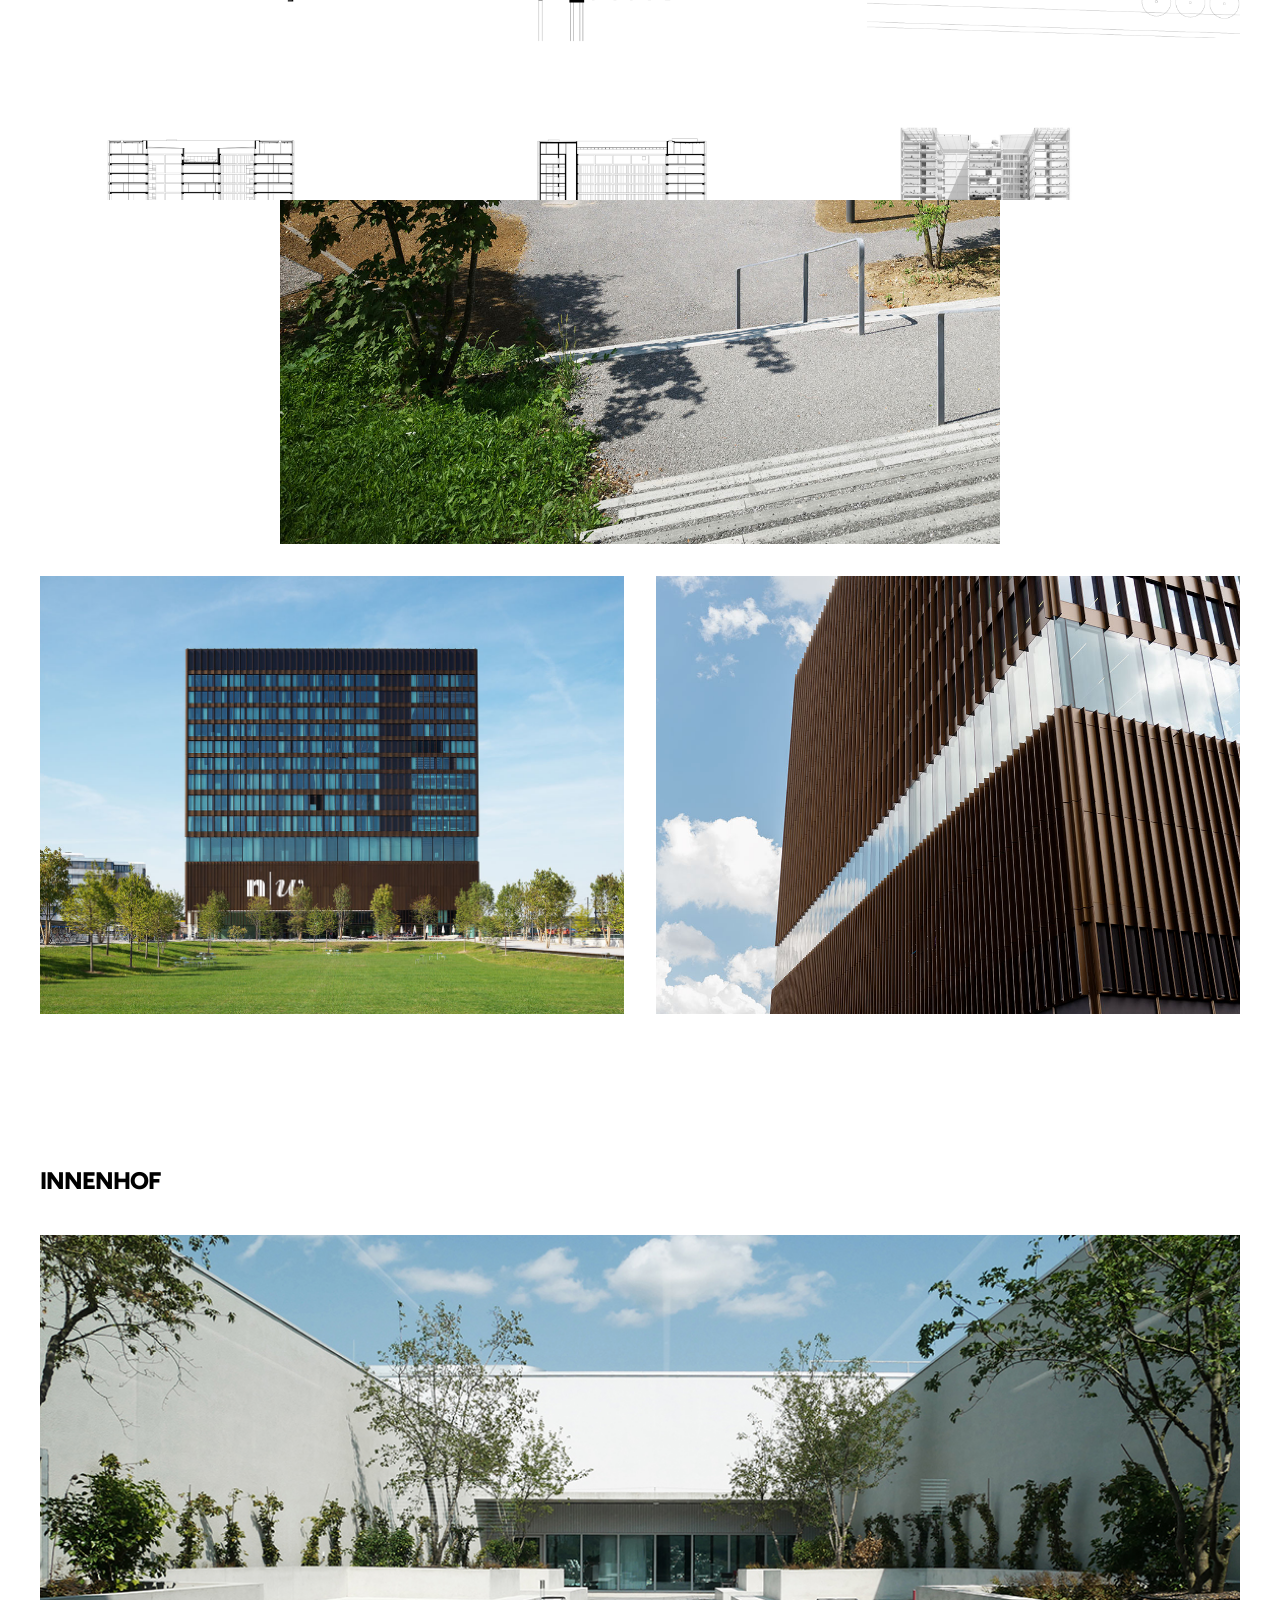
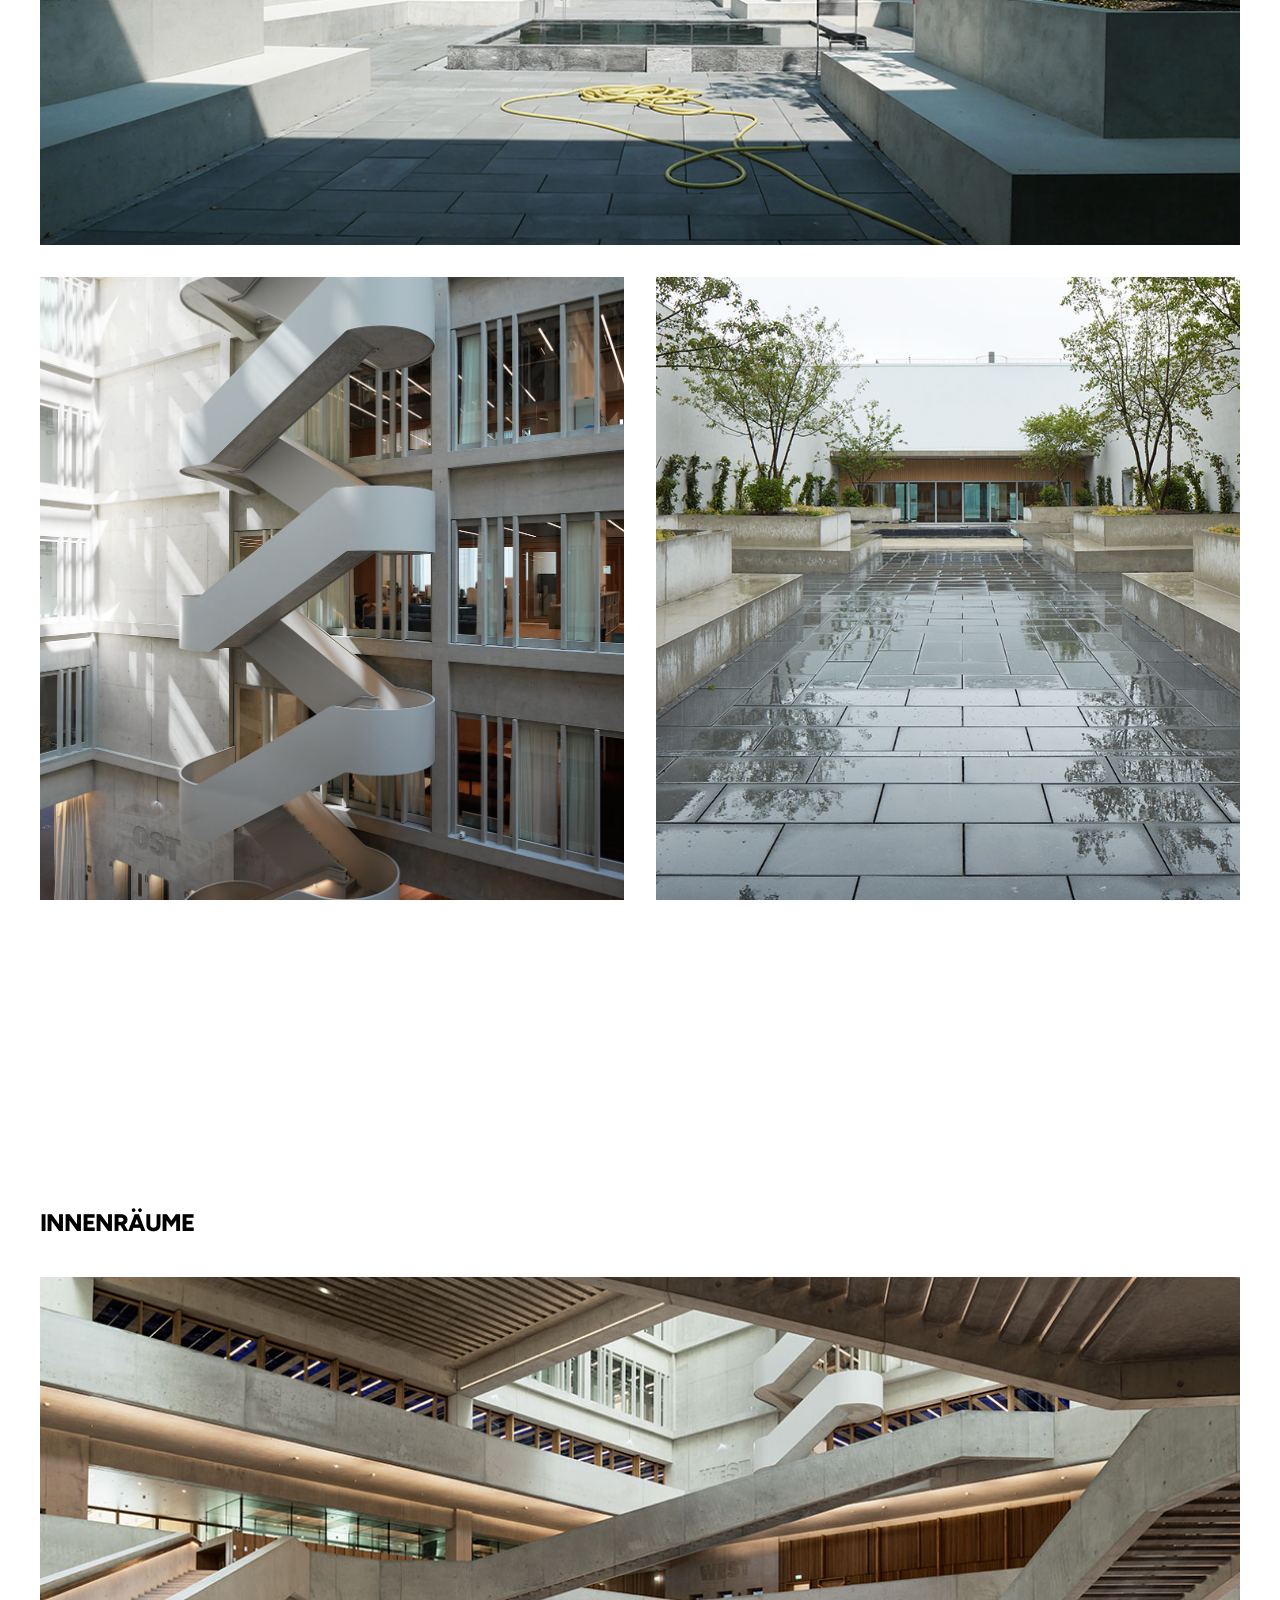
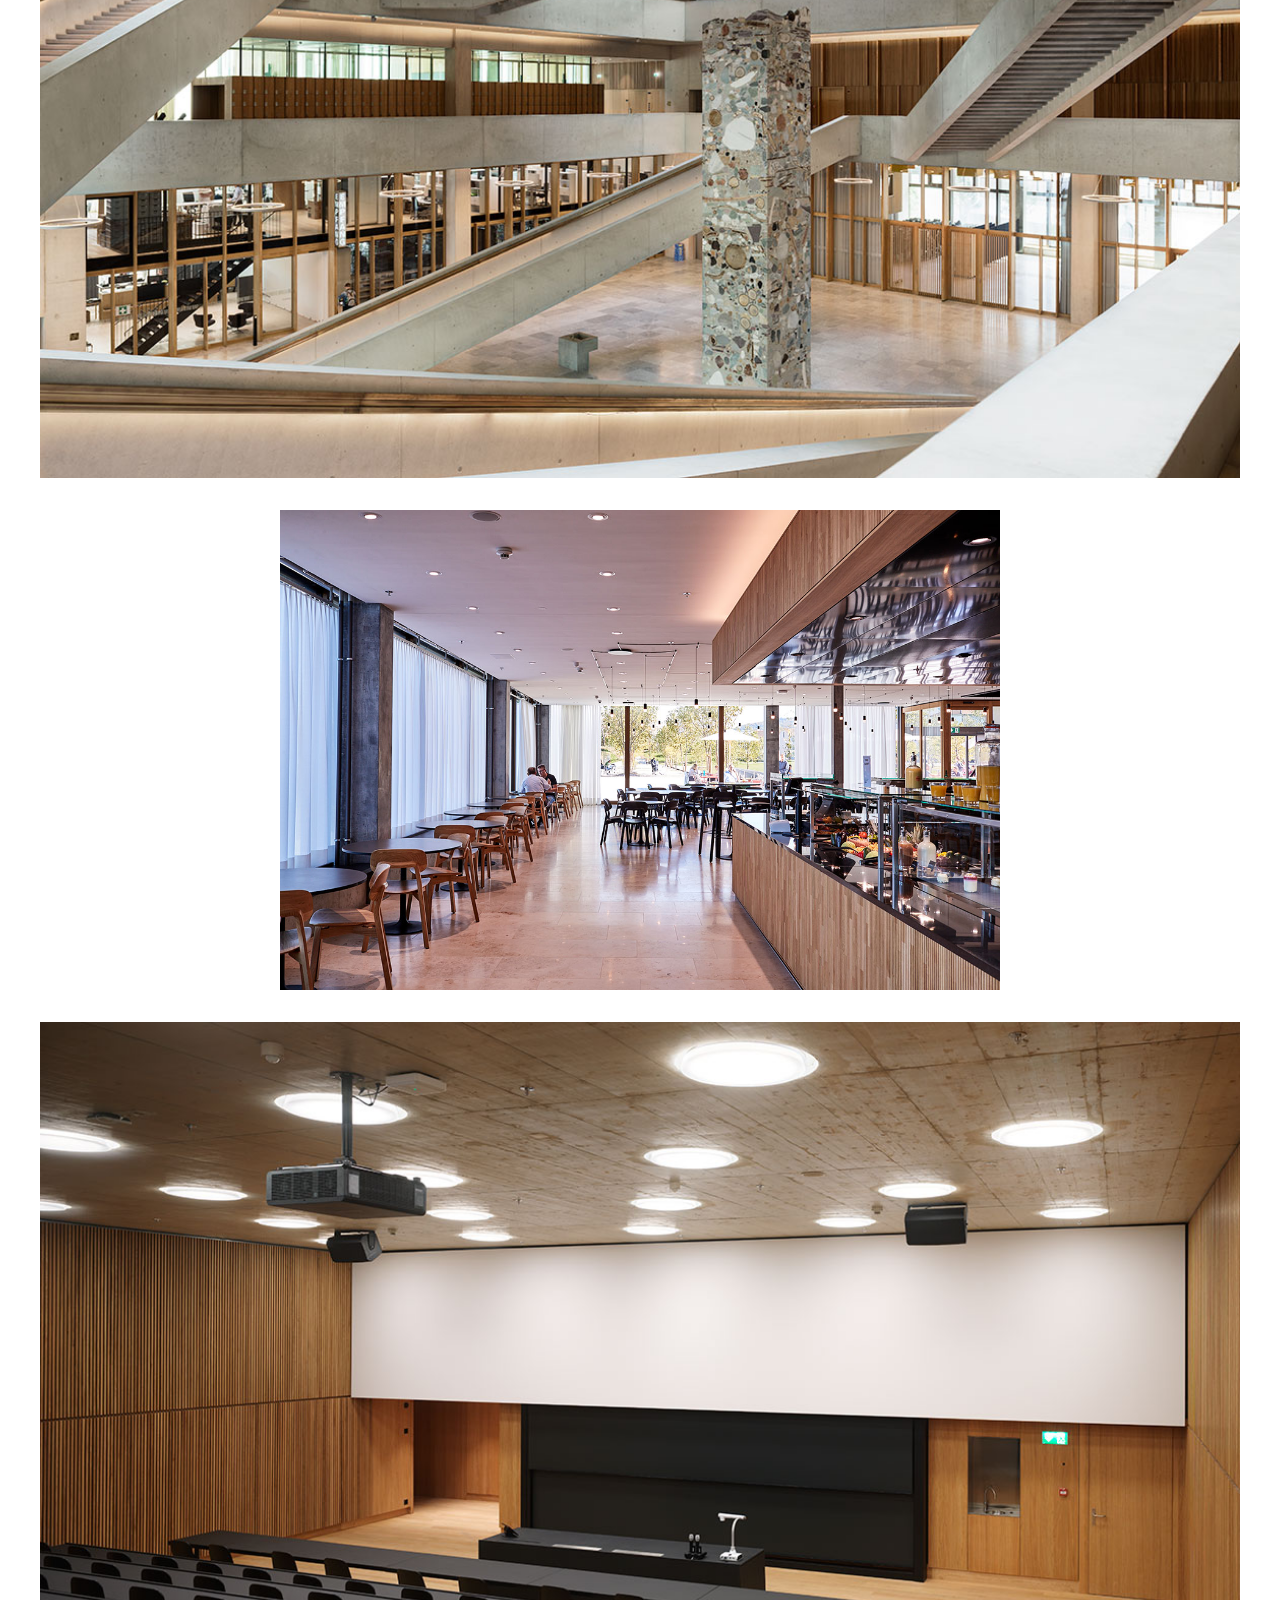
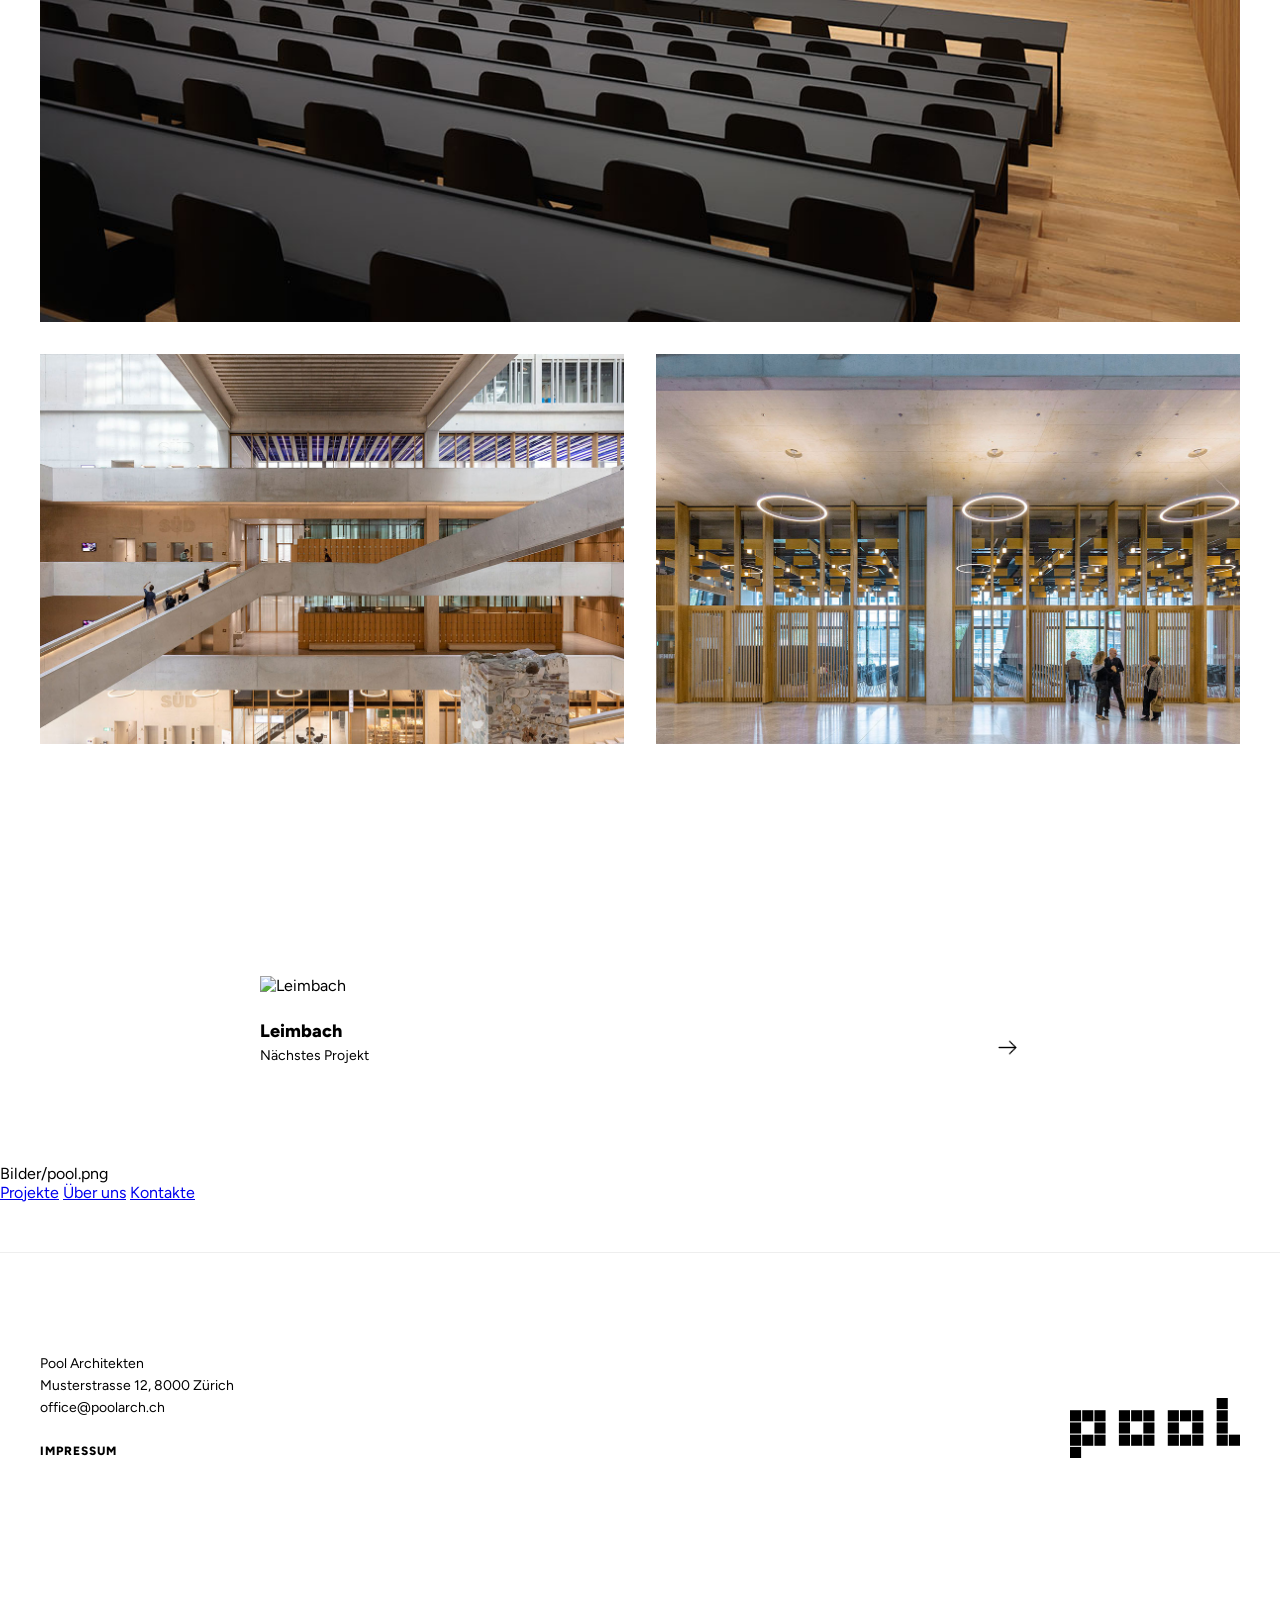
==== commit 5b6ba321: "white logo" ====
--- a/index.html
+++ b/index.html
@@ -22,9 +22,13 @@
 </header>
 <div id="main-menu-overlay" class="main-menu-overlay">
     <div class="overlay-nav">
-    <div class="logo white-text">pool</div>
-    <div></div> <span id="close-main-menu" class="close-btn white-text">Schliessen</span>
-</div>
+        <a href="index.html" class="logo white-logo-wrapper">
+            <img src="Bilder/logo_white.png" alt="Pool Logo White">
+        </a>
+        
+        <div></div> <span id="close-main-menu" class="close-btn white-text">Schliessen</span>
+    </div>
+    ...
     
     <div class="main-menu-links">
         <a href="#">Projekte</a>
@@ -343,11 +347,7 @@
     </div>
 </div>
 
-<div id="main-menu-overlay" class="main-menu-overlay">
-    <div class="overlay-nav white-text">
-        <span class="logo">pool</span>
-        <span id="close-main-menu" class="close-btn">Schliessen</span>
-    </div>
+Bilder/pool.png
     <div class="main-menu-links">
         <a href="#">Projekte</a>
         <a href="#">Über uns</a>
--- a/style.css
+++ b/style.css
@@ -554,7 +554,19 @@
 
 @media (max-width: 768px) {
     
-   
+   .white-logo-wrapper {
+        display: flex;
+        align-items: center;
+        justify-content: flex-start; /* Прижимаем к левому краю колонки */
+        text-decoration: none; /* Убираем подчеркивание у ссылки */
+    }
+
+    .white-logo-wrapper img {
+        height: 20px; /* Устанавливаем аккуратную высоту, как у текста раньше */
+        width: auto;  /* Ширина подстроится автоматически */
+        display: block;
+    }
+
     /* 1. Прячем десктопные ссылки и показываем слово Menu */
     .nav-links a {
         display: none; /* Прячем Projekte, Über uns... */
@@ -566,7 +578,7 @@
     }
 
     /* 2. Оформляем черное мобильное меню */
-    @media (max-width: 768px) {
+   
     /* Настройки черного меню */
     .main-menu-overlay {
         padding-top: 40px; /* Отступ сверху, чтобы кнопка не пряталась под "чёлкой" */
@@ -597,7 +609,7 @@
         text-align: right;
         color: #fff;
     }
-}
+
 
     .main-menu-links {
         display: flex;
@@ -615,7 +627,7 @@
         font-weight: 700;
         text-decoration: none;
     }
-}
+
      .impressum-container {
         padding: 100px 20px;
     }
@@ -780,4 +792,4 @@
     .footer-logo {
         height: 40px;
     }
-
+    }
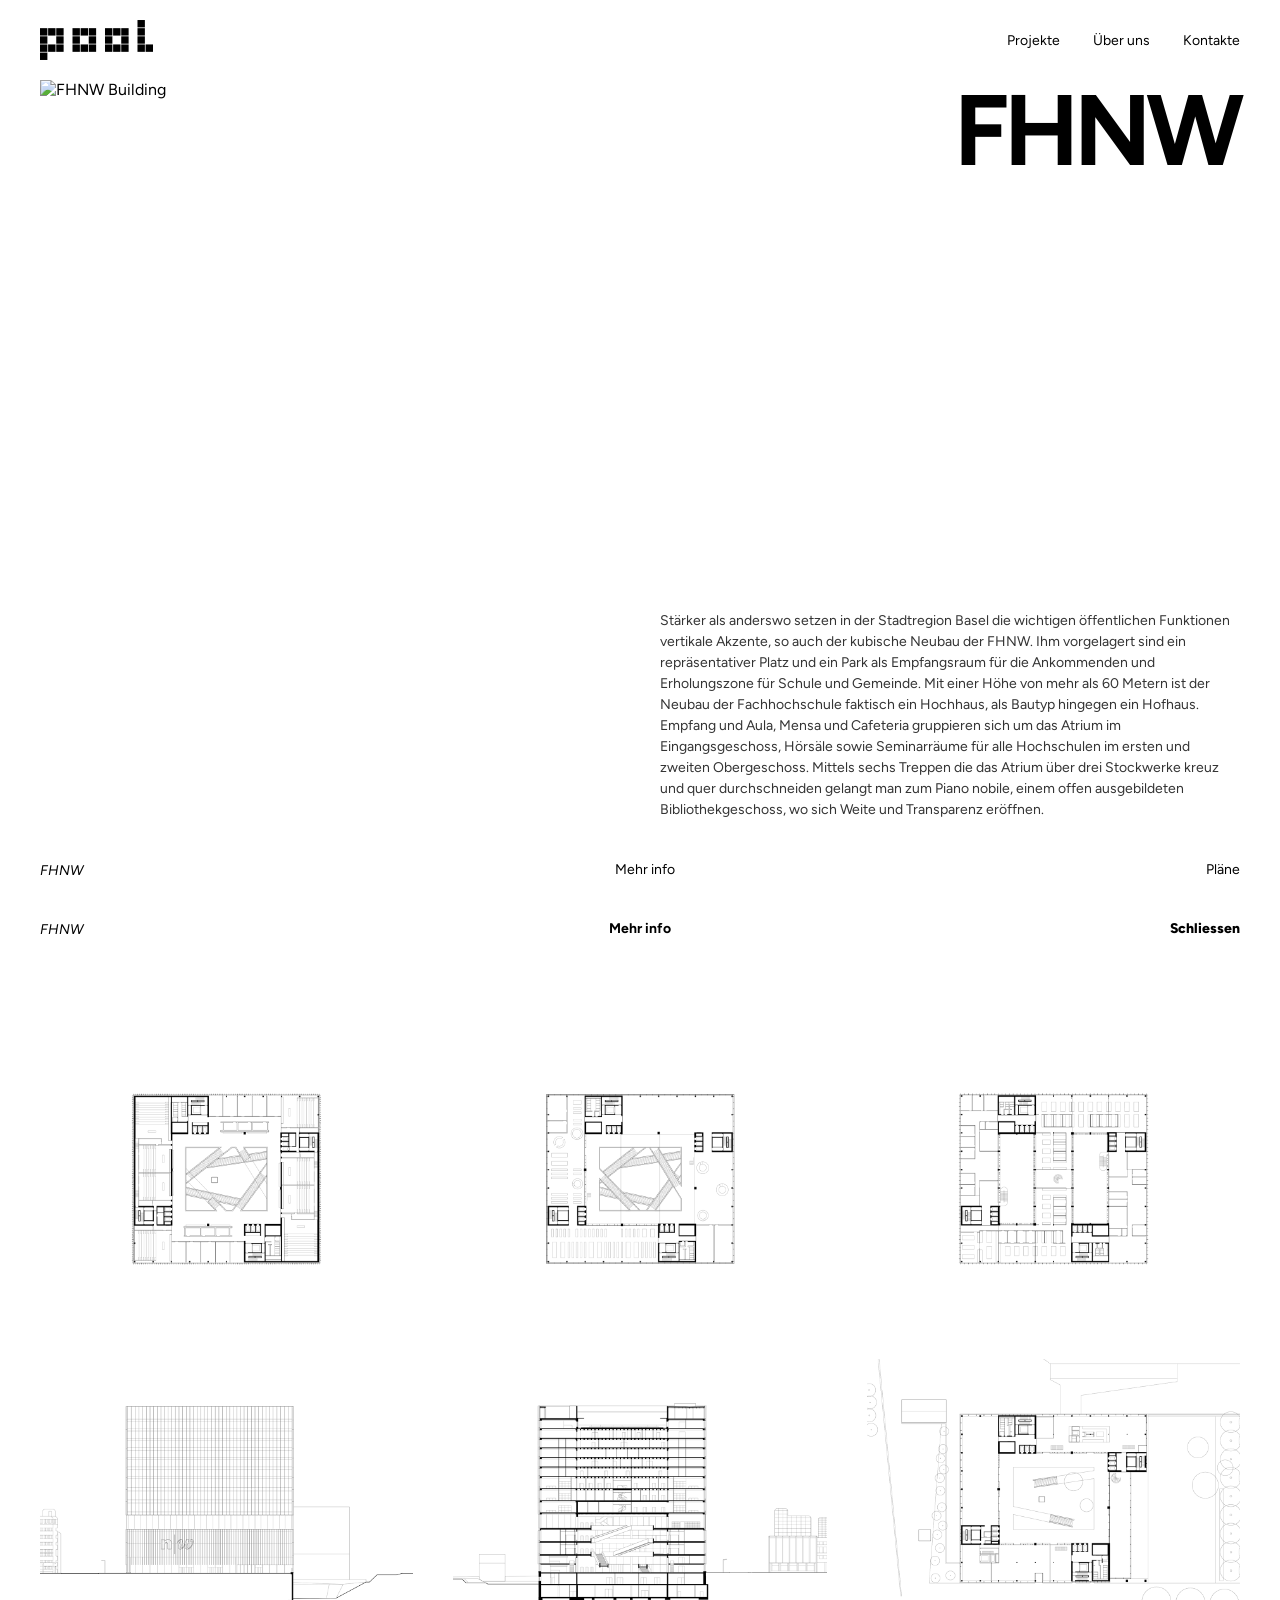
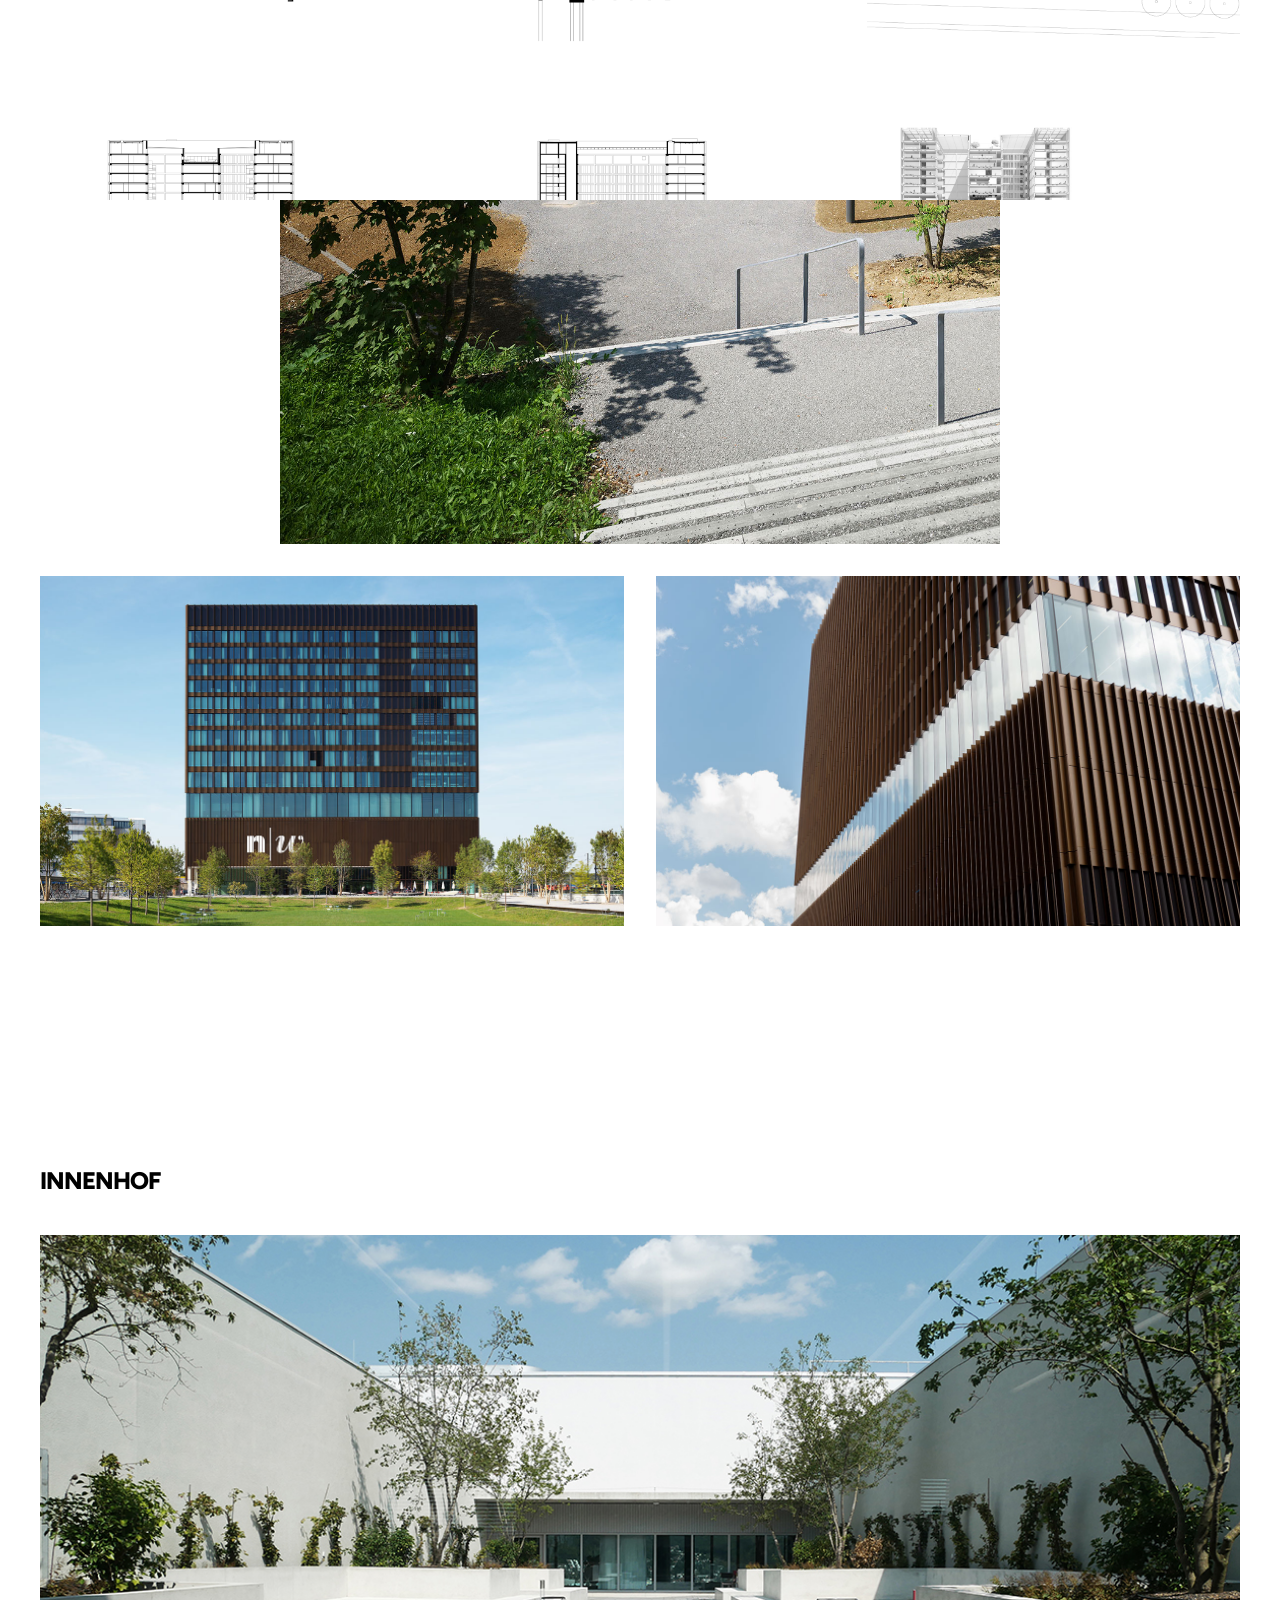
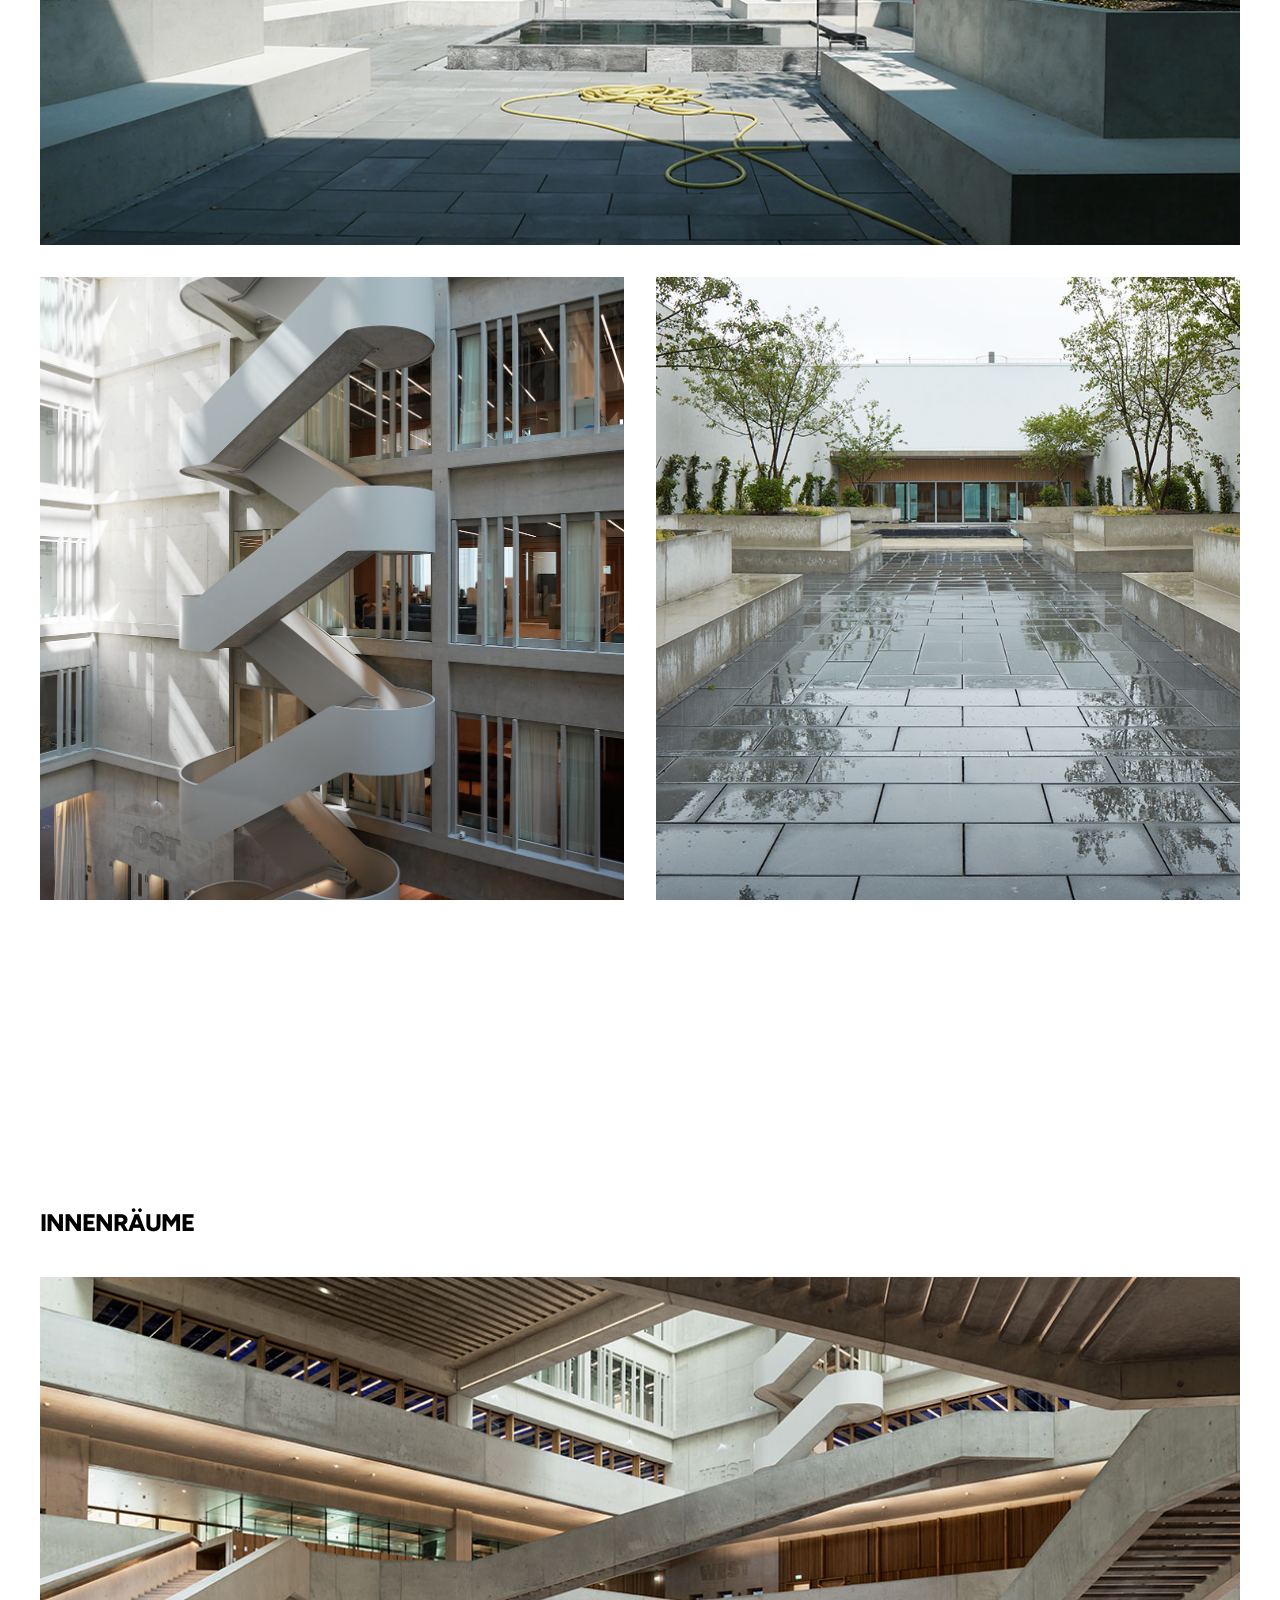
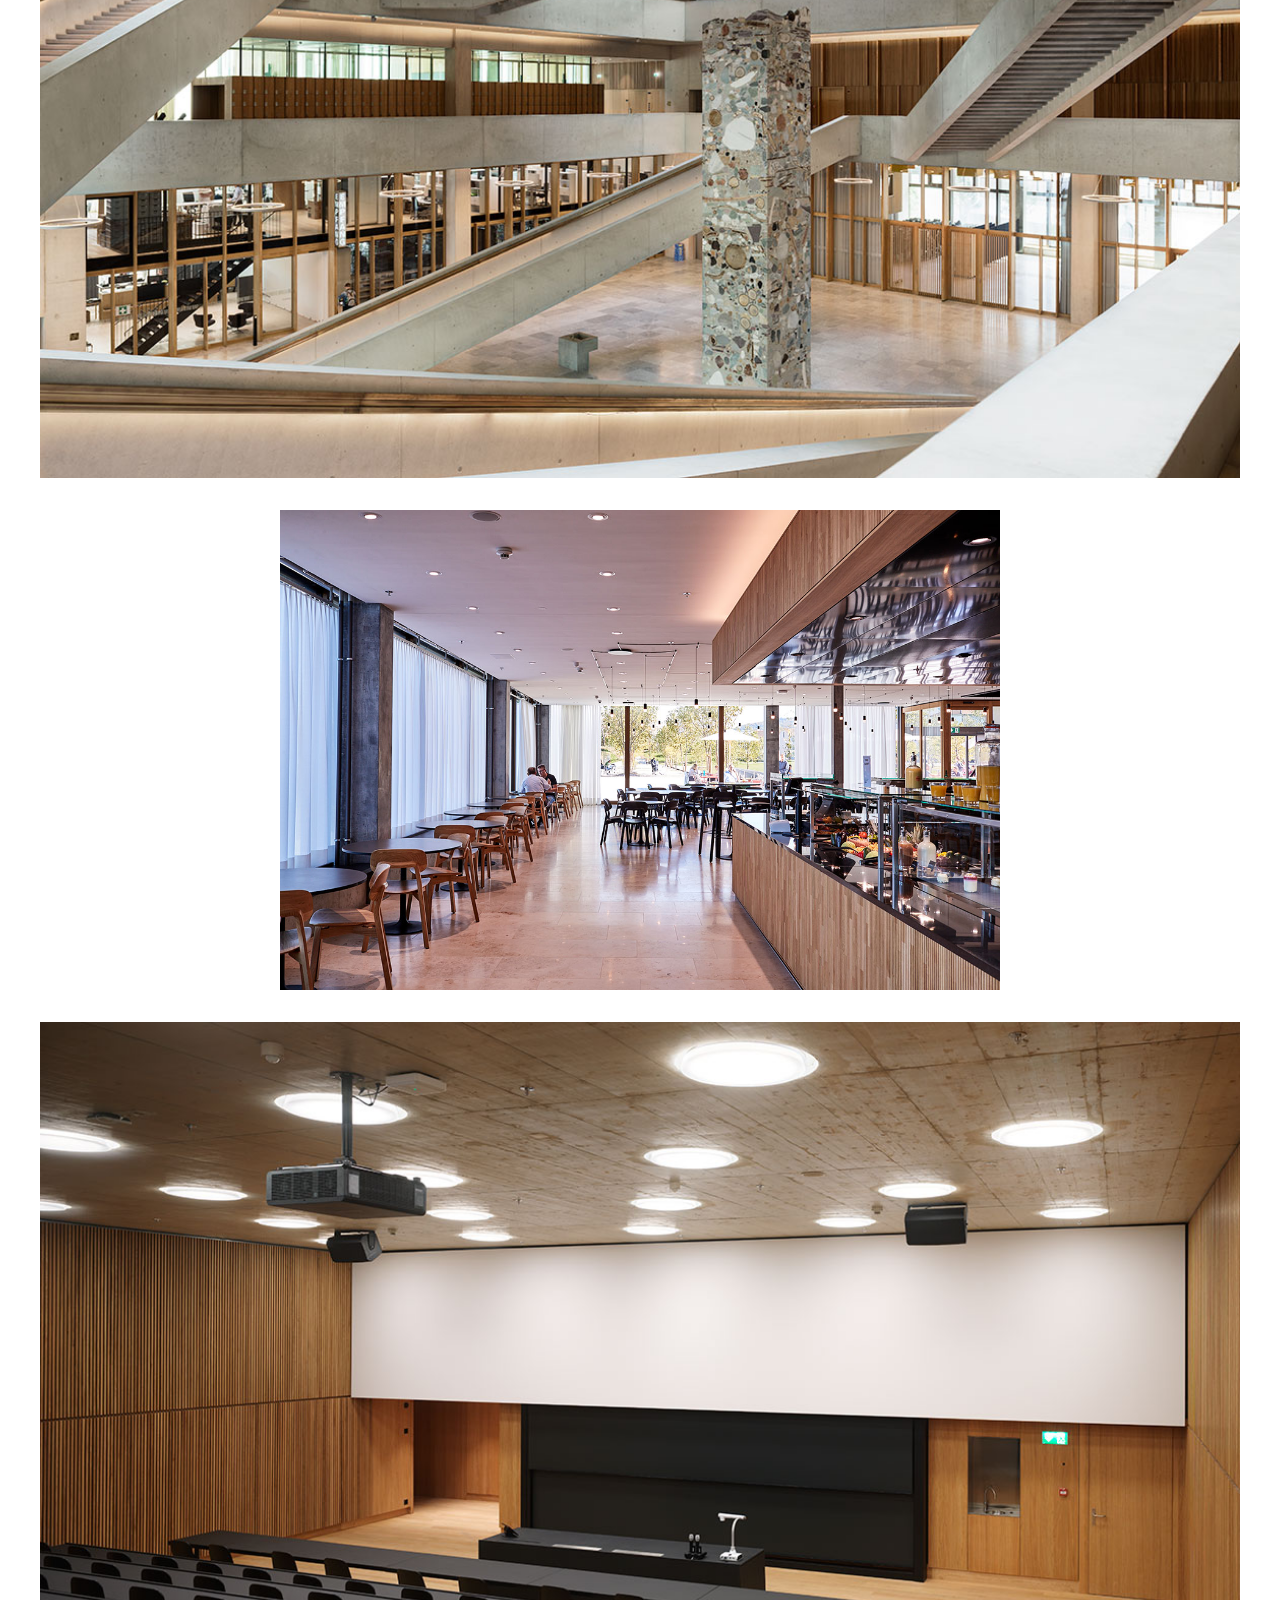
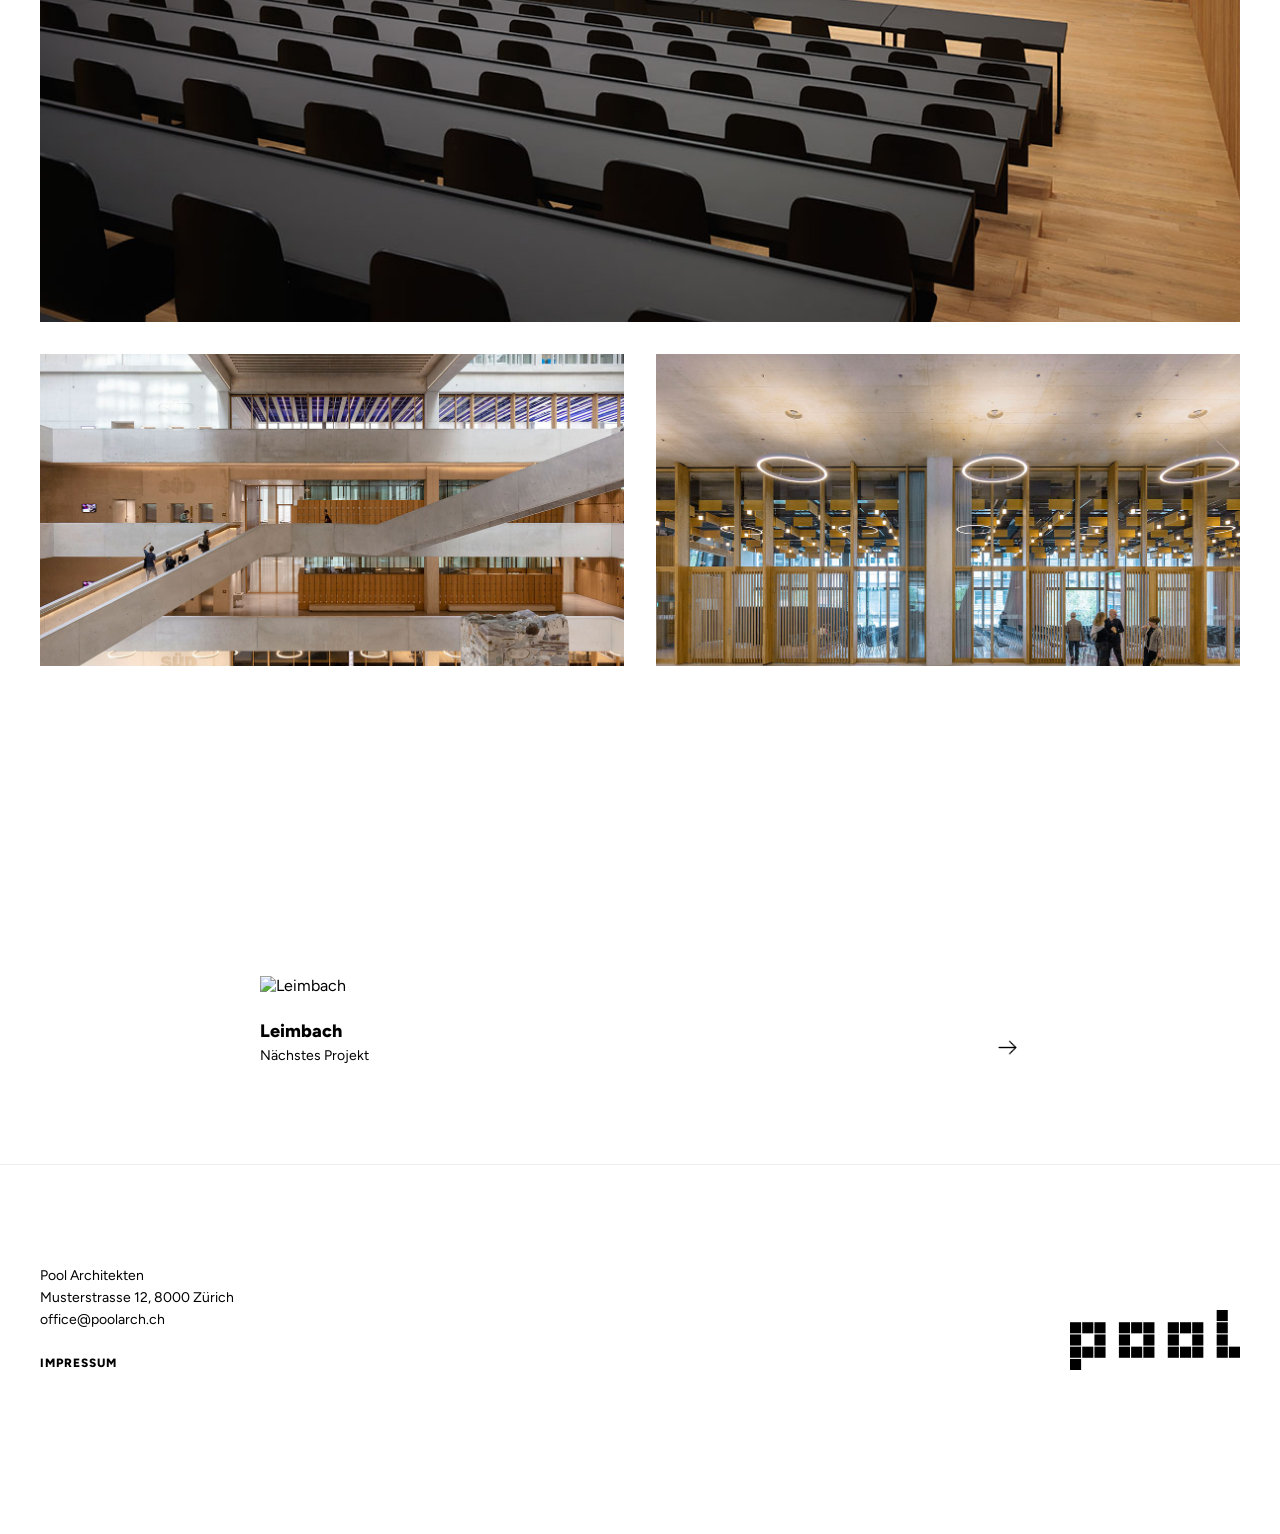
==== commit 98a04403: "final" ====
--- a/index.html
+++ b/index.html
@@ -347,12 +347,8 @@
     </div>
 </div>
 
-Bilder/pool.png
-    <div class="main-menu-links">
-        <a href="#">Projekte</a>
-        <a href="#">Über uns</a>
-        <a href="#">Kontakte</a>
-    </div>
+
+  
 </div>
 <script src="script.js"></script>
 <footer class="site-footer">
--- a/style.css
+++ b/style.css
@@ -360,7 +360,7 @@
 
 .gallery-item_1 img {
     width: 100%;
-    height: 100%;
+    height: 80%;
     object-fit: cover;
     display: block;
     
@@ -777,7 +777,7 @@
     
     .footer {
         padding: 15px 20px;
-        font-size: 12px;
+        font-size: 14px;
     }
     .site-footer {
         padding: 60px 20px 120px 20px; /* Учитываем фиксированный футер снизу на мобилке */
